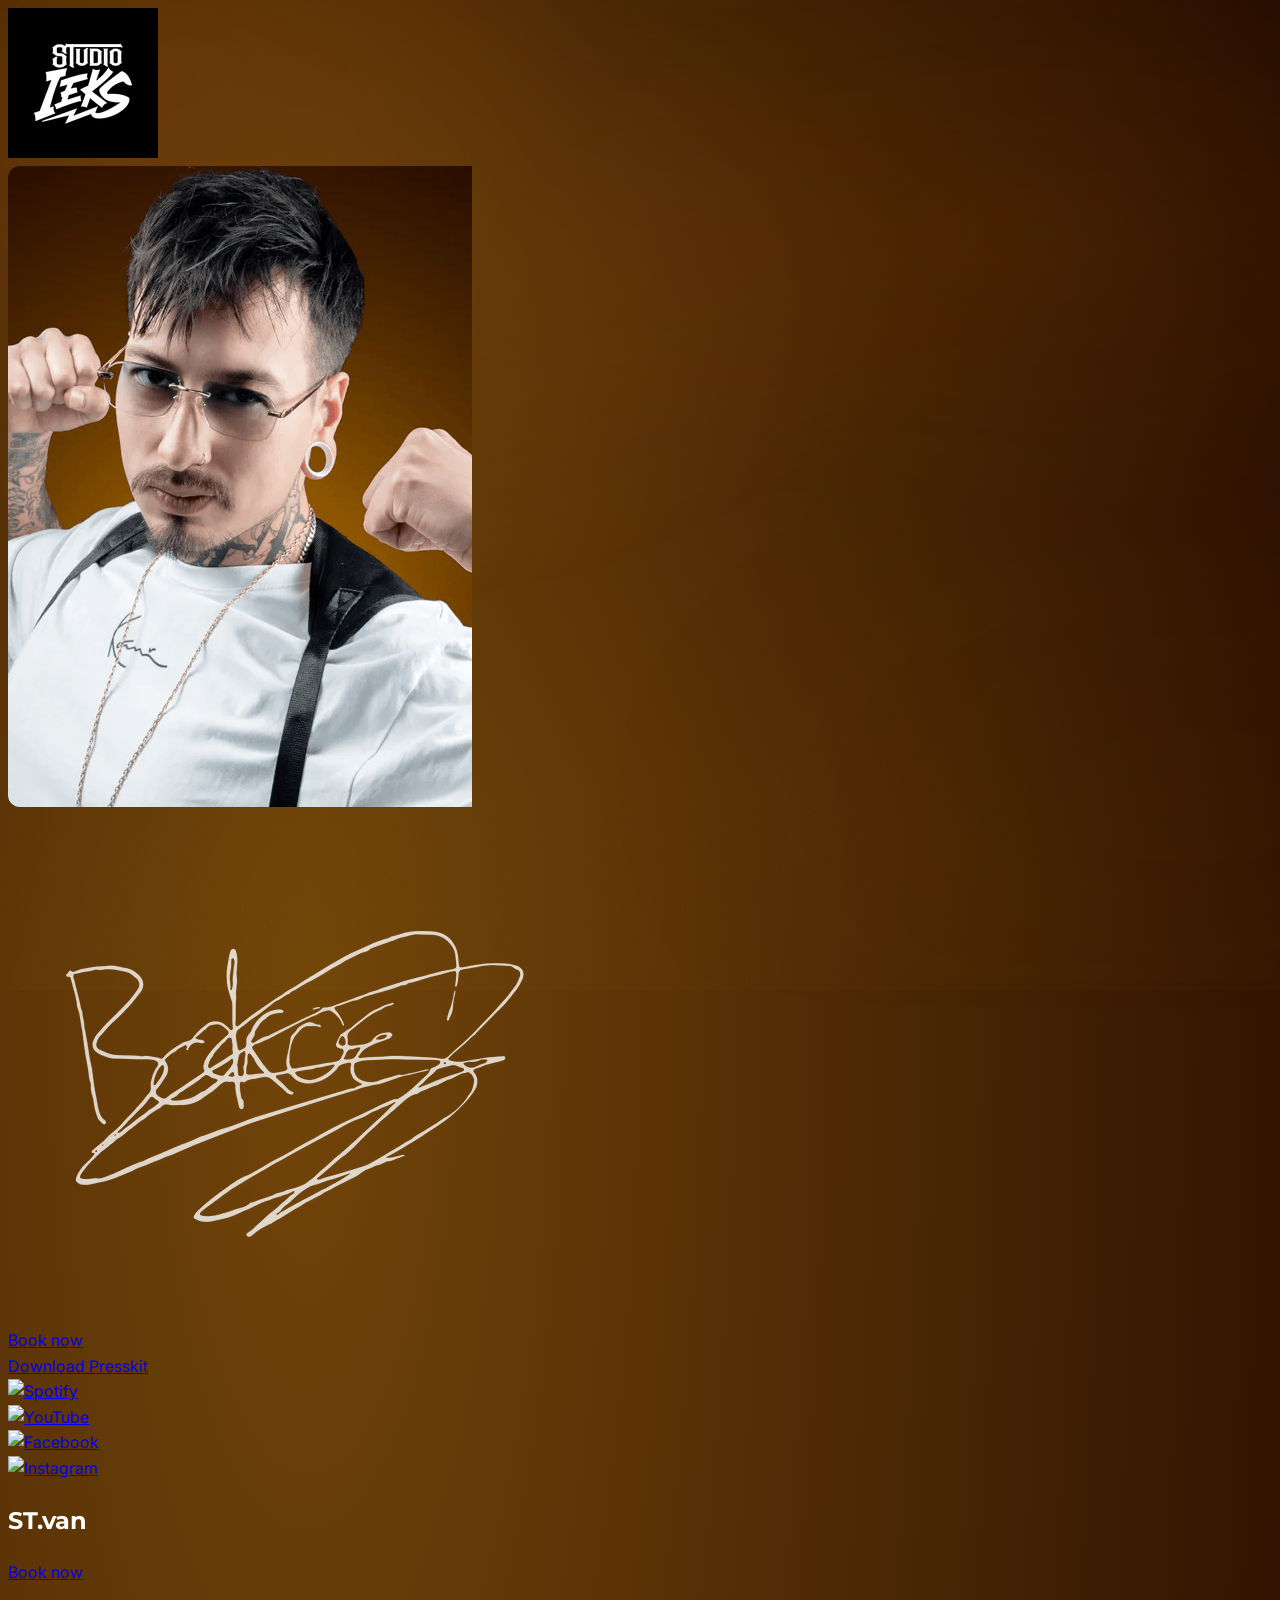
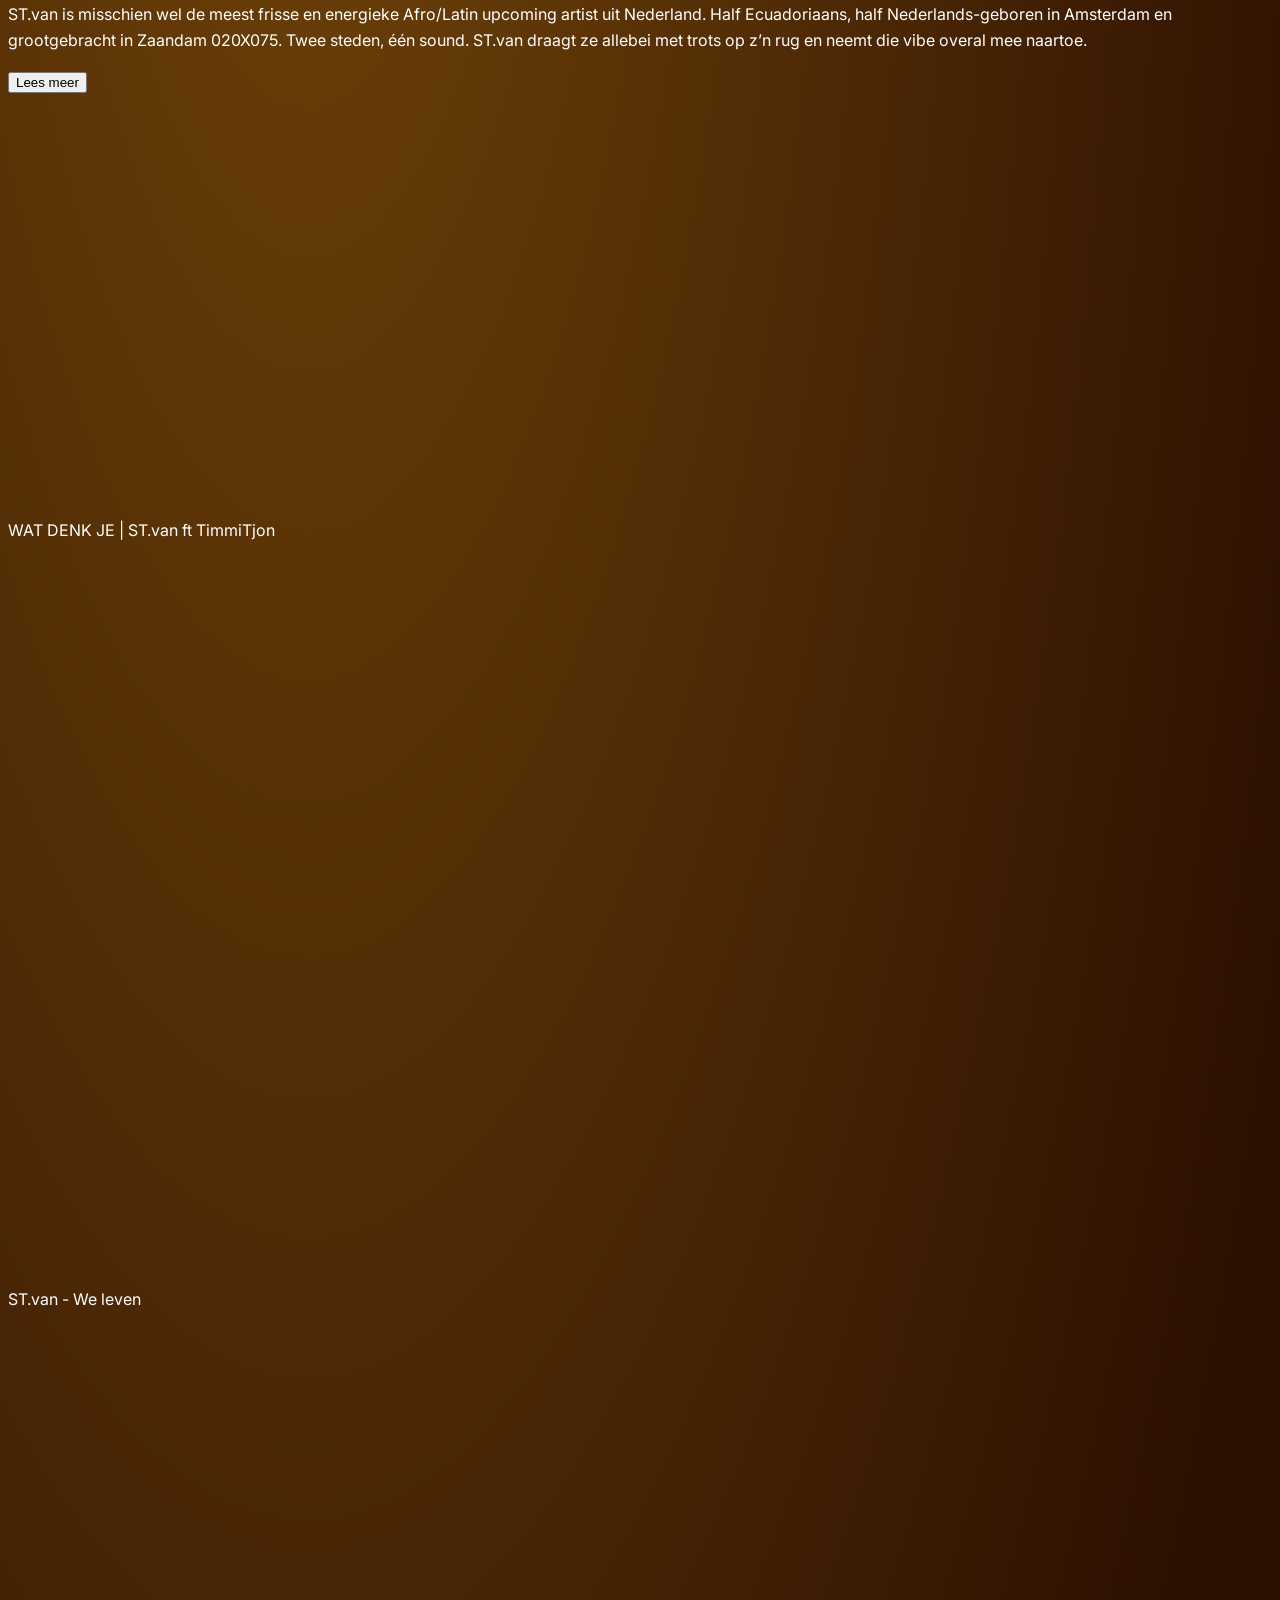
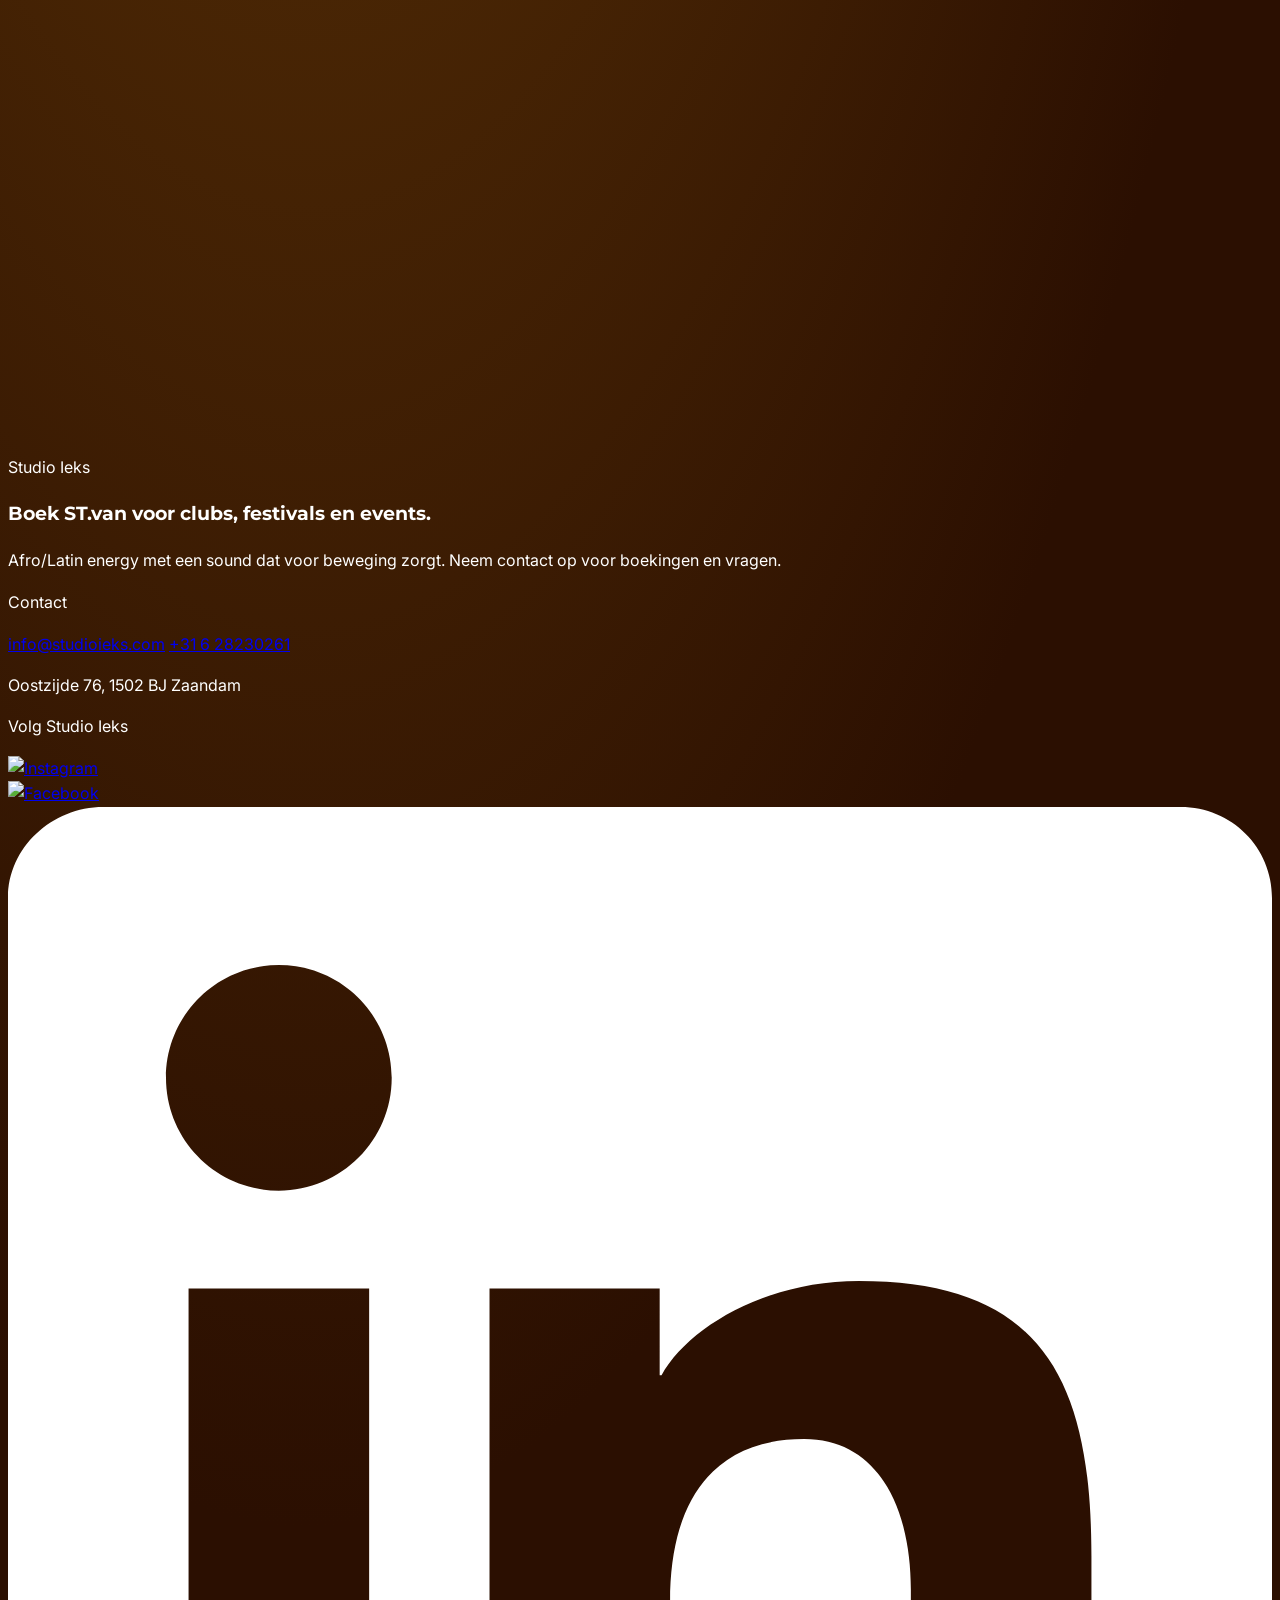
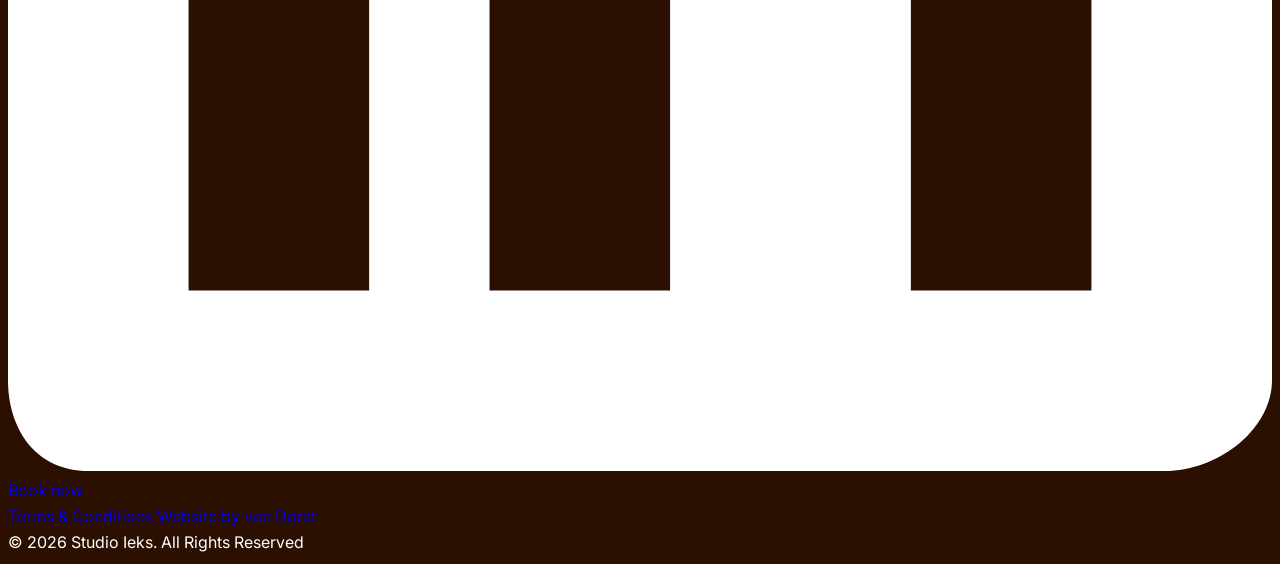
==== docs/index.html @ 08482578 "Href fix" ====
﻿<!DOCTYPE html>
<html lang="en">

<head>
  <meta charset="UTF-8" />
  <meta name="viewport" content="width=device-width, initial-scale=1.0" />
  <title>Artist | ST.van</title>
  <link rel="icon" type="image/x-icon" href="./assets/icons/favicon.ico">
  <!-- Google Fonts -->
  <link
    href="https://fonts.googleapis.com/css2?family=Montserrat:wght@300;400;600;700;800&family=Inter:wght@300;400;500;600;700&display=swap"
    rel="stylesheet" />
  <!-- Tailwind CSS CDN -->
  <script src="https://cdn.tailwindcss.com"></script>
  <!-- Font Awesome for social and copy icons -->
  <link rel="stylesheet" href="https://cdnjs.cloudflare.com/ajax/libs/font-awesome/6.5.0/css/all.min.css"
    integrity="sha512-p6w0zg5H10bkYVt/c9lqLDsuyZbEI//F8qS4xdI9gNzZfpm2iACz9G+XvCTe0OPBf2Mfr2ndfJQpe4ef4uHb6w=="
    crossorigin="anonymous" referrerpolicy="no-referrer" />
  <style>
    /* Base colours derived from the original site */
    :root {
      --black: #000;
      --white: #ffffff;
      --grey: #4b4b4b;
      --purp: #60267f;
    }

    body {
      font-family: 'Inter', sans-serif;
      background:
        radial-gradient(118% 96% at 24% 19%, #714409 0%, #2b0f01 72%),
        radial-gradient(82% 68% at 84% 76%, rgba(141, 85, 2, 0.08) 0%, rgba(43, 15, 1, 0) 76%),
        #2b0f01;
      color: var(--white);
      line-height: 1.6;
      position: relative;
      overflow-x: hidden;
    }

    body::before,
    body::after {
      content: "";
      position: fixed;
      inset: -10%;
      z-index: -1;
      pointer-events: none;
    }

    body::before {
      background:
        radial-gradient(135% 118% at 50% 122%, rgba(0, 0, 0, 0) 34%, rgba(0, 0, 0, 0.55) 72%, rgba(0, 0, 0, 0.86) 100%),
        url("data:image/svg+xml,%3Csvg xmlns='http://www.w3.org/2000/svg' width='220' height='220' viewBox='0 0 220 220'%3E%3Cfilter id='n'%3E%3CfeTurbulence type='fractalNoise' baseFrequency='0.95' numOctaves='2' stitchTiles='stitch'/%3E%3C/filter%3E%3Crect width='220' height='220' filter='url(%23n)' opacity='0.72'/%3E%3C/svg%3E");
      background-size: cover, 220px 220px;
      background-repeat: no-repeat, repeat;
      mix-blend-mode: soft-light;
      opacity: 0.24;
      animation: grain-shift 900ms steps(3) infinite;
    }

    body::after {
      background:
        radial-gradient(42% 36% at 16% 14%, rgba(192, 108, 18, 0.18) 0%, rgba(192, 108, 18, 0) 74%),
        radial-gradient(48% 34% at 76% 30%, rgba(168, 80, 15, 0.14) 0%, rgba(168, 80, 15, 0) 76%),
        radial-gradient(54% 44% at 30% 34%, rgba(255, 169, 86, 0.12) 0%, rgba(255, 169, 86, 0) 72%),
        radial-gradient(52% 48% at 86% 82%, rgba(117, 56, 10, 0.08) 0%, rgba(117, 56, 10, 0) 78%);
      filter: blur(18px) saturate(112%);
      opacity: 0.82;
      animation: smoke-drift 18s ease-in-out infinite alternate, spotlight-pulse 8s ease-in-out infinite;
    }

    h1,
    h2,
    h3,
    h4 {
      font-family: 'Montserrat', sans-serif;
    }

    /* Buttons */
    .btn {
      @apply inline-block uppercase tracking-wider font-semibold transition-all duration-300 px-8 py-3 text-sm;
    }

    .btn-primary {
      @apply bg-white text-black border border-transparent hover:px-5;
    }

    .btn-secondary {
      @apply text-white border border-gray-500 hover:border-gray-300 hover:text-gray-300;
    }

    /* Social icon squares */
    .social-icon {
      @apply flex items-center justify-center w-10 h-10 border border-gray-500 rounded transition-colors duration-200;
    }

    .social-icon:hover {
      @apply border-gray-300 text-gray-300;
    }

    /* Footer styling */
    .footer-link {
      @apply hover:text-gray-300 underline underline-offset-2;
    }

    .bio-more {
      overflow: hidden;
      max-height: 0;
      opacity: 0;
      transform: translateY(-6px);
      transition: max-height 420ms ease, opacity 280ms ease, transform 320ms ease;
      will-change: max-height, opacity, transform;
    }

    .bio-more.is-open {
      opacity: 1;
      transform: translateY(0);
    }

    .portrait-frame {
      animation: portrait-enter 1.45s cubic-bezier(0.16, 1, 0.3, 1) both,
        portrait-float-grow 5.2s ease-in-out 1.45s infinite;
      transform-origin: center top;
      overflow: visible;
      will-change: transform;
    }

    .portrait-media {
      position: relative;
      overflow: hidden;
      border-radius: 0.75rem;
    }

    .portrait-media img {
      display: block;
      position: relative;
      z-index: 0;
    }

    .portrait-noise {
      position: absolute;
      inset: 0;
      z-index: 1;
      pointer-events: none;
      background-image: url("https://www.onlygfx.com/wp-content/uploads/2019/02/7-noise-texture-overlays-4.png");
      background-size: cover;
      background-position: center;
      mix-blend-mode: soft-light;
      opacity: 0.4;
      animation: portrait-noise-fade-in 1.1s ease-out 0.45s both;
    }

    .portrait-frame::after {
      content: "";
      position: absolute;
      inset: -20% -0% auto -0%;
      height: 80%;
      z-index: 1;
      background: linear-gradient(180deg,
          rgba(255, 255, 255, 0) 0%,
          rgba(255, 255, 255, 0.2) 45%,
          rgba(255, 255, 255, 0) 100%);
      transform: translateY(120%) skewY(-8deg);
      opacity: 0;
      pointer-events: none;
      mix-blend-mode: screen;
      animation: portrait-gloss 1.1s ease-out 0.25s both;
    }

    .signature-overlay {
      z-index: 2;
      animation: signature-enter 1.5s ease-out 0.5s both;
      will-change: transform, opacity;
    }

    .reveal-item {
      opacity: 0;
      transform: translateY(26px) scale(0.985);
      transition: opacity 620ms ease, transform 680ms cubic-bezier(0.2, 0.8, 0.2, 1);
      transition-delay: var(--reveal-delay, 0ms);
      will-change: opacity, transform;
    }

    .reveal-item.is-visible {
      opacity: 1;
      transform: translateY(0) scale(1);
    }

    .embed-reveal {
      transform: translateY(30px) scale(0.98);
    }

    .embed-reveal.is-visible {
      transform: translateY(0) scale(1);
    }

    .logo-reveal {
      transition: opacity 980ms ease, transform 1100ms cubic-bezier(0.2, 0.8, 0.2, 1);
    }

    .footer-reveal {
      transform: translateY(34px);
    }

    .footer-reveal.is-visible {
      transform: translateY(0);
    }

    .contact-modal {
      position: fixed;
      inset: 0;
      z-index: 200;
      display: flex;
      align-items: center;
      justify-content: center;
      padding: 1rem;
      background: rgba(0, 0, 0, 0.78);
      backdrop-filter: blur(8px);
      opacity: 0;
      visibility: hidden;
      pointer-events: none;
      transition: opacity 280ms ease, visibility 280ms ease;
    }

    .contact-modal.is-open {
      opacity: 1;
      visibility: visible;
      pointer-events: auto;
    }

    .contact-panel {
      width: min(100%, 560px);
      border: 1px solid rgba(255, 255, 255, 0.14);
      background:
        radial-gradient(circle at 10% 0%, rgba(175, 40, 40, 0.2), transparent 52%),
        radial-gradient(circle at 100% 100%, rgba(140, 140, 140, 0.2), transparent 45%),
        #080808;
      border-radius: 18px;
      padding: 1.25rem;
      box-shadow: 0 24px 80px rgba(0, 0, 0, 0.55);
      transform: translateY(20px) scale(0.98);
      transition: transform 280ms ease;
      max-height: calc(100dvh - 2rem);
      overflow-y: auto;
    }

    .contact-modal.is-open .contact-panel {
      transform: translateY(0) scale(1);
    }

    .contact-input {
      width: 100%;
      border: 1px solid rgba(255, 255, 255, 0.2);
      background: rgba(255, 255, 255, 0.03);
      color: var(--white);
      border-radius: 0.75rem;
      padding: 0.75rem 0.875rem;
      font-size: 0.95rem;
      transition: border-color 180ms ease, box-shadow 180ms ease;
    }

    .contact-input:focus {
      outline: none;
      border-color: rgba(255, 255, 255, 0.45);
      box-shadow: 0 0 0 3px rgba(255, 255, 255, 0.1);
    }

    .contact-input::placeholder {
      color: rgba(255, 255, 255, 0.52);
    }

    .contact-note {
      font-size: 0.78rem;
      color: rgba(255, 255, 255, 0.72);
    }

    @keyframes portrait-enter {
      0% {
        transform: translateY(92px) scale(0.92) rotate(-4deg);
        opacity: 0;
        filter: blur(8px) brightness(0.65);
      }

      62% {
        transform: translateY(-8px) scale(1.03) rotate(0.8deg);
        opacity: 1;
        filter: blur(0) brightness(1.08);
      }

      100% {
        transform: translateY(0) scale(1) rotate(0deg);
        opacity: 1;
        filter: blur(0) brightness(1);
      }
    }

    @keyframes portrait-float-grow {

      0%,
      100% {
        transform: translateY(0) scale(1);
      }

      50% {
        transform: translateY(-24px) scale(1.02);
      }
    }

    @keyframes portrait-gloss {
      0% {
        transform: translateY(120%) skewY(-8deg);
        opacity: 0;
      }

      30% {
        opacity: 0.55;
      }

      100% {
        transform: translateY(-35%) skewY(-8deg);
        opacity: 0;
      }
    }

    @keyframes portrait-noise-fade-in {
      0% {
        opacity: 0;
      }

      100% {
        opacity: 0.4;
      }
    }

    @keyframes signature-enter {
      0% {
        transform: translateY(26px) scale(0.97);
        opacity: 0;
      }

      100% {
        transform: translateY(0) scale(1);
        opacity: 0.8;
      }
    }

    @keyframes smoke-drift {
      0% {
        transform: translate3d(-2.2%, -1.4%, 0) scale(1);
      }

      50% {
        transform: translate3d(1.4%, 1.8%, 0) scale(1.03);
      }

      100% {
        transform: translate3d(-1%, 1.1%, 0) scale(1.01);
      }
    }

    @keyframes spotlight-pulse {

      0%,
      100% {
        opacity: 0.76;
      }

      50% {
        opacity: 0.9;
      }
    }

    @keyframes grain-shift {
      0% {
        transform: translate3d(0, 0, 0);
      }

      50% {
        transform: translate3d(-0.6%, 0.5%, 0);
      }

      100% {
        transform: translate3d(0.5%, -0.5%, 0);
      }
    }

    @media (prefers-reduced-motion: reduce) {

      .portrait-frame,
      .portrait-frame::after,
      .portrait-noise,
      .signature-overlay,
      .reveal-item {
        animation: none;
        transition: none;
        opacity: 1;
        transform: none;
      }

      body::before,
      body::after {
        animation: none;
      }
    }
  </style>
</head>

<body>
  <!-- Header -->
  <header class="md:absolute top-0 left-0 w-full px-4 flex items-center justify-center pointer-events-none mx-auto">
    <div class="w-full max-w-7xl flex items-center justify-center">
      <!-- Logo -->
      <div class="flex items-center space-x-3">
        <!-- Replace with downloaded logo if available -->
        <a href="./"
          class="transition-all duration-[400ms] hover:opacity-80 pointer-events-auto reveal-item embed-reveal logo-reveal"
          data-reveal style="--reveal-delay: 0ms;">
          <img src="./assets/images/logo.jpg" alt="StudioIEKS logo" class="h-28 w-auto" />
        </a>
      </div>
    </div>
  </header>

  <!-- Hero section -->
  <section
    class="container mx-auto px-4 pb-10 pt-[15px] flex flex-col md:flex-row items-start gap-12 md:gap-18 lg:gap-24 max-w-7xl">
    <!-- Left column: portrait -->
    <div
      class="flex justify-center pt-10 sm:pt-8 md:pt-20 items-center w-full z-[90] md:w-1/2 md:sticky md:top-8 md:self-start">

      <div class="flex flex-col gap-8">
        <!-- Portrait with signature overlay -->
        <div class="relative flex flex-col justify-center items-center">
          <div class="portrait-frame relative flex justify-end items-end shadow-lg mx-8 sm:mx-0">
            <div class="portrait-media">
              <img src="./assets/images/portrait.png" alt="Artist portrait"
                class="max-w-[350px] sm:max-w-[450px] max-h-[50vh] md:max-h-[60vh] object-cover object-top w-full" />
              <div class="portrait-noise" aria-hidden="true"></div>
            </div>

            <!-- Signature overlay (placed at bottom right) -->
            <div class="signature-overlay absolute max-w-xs bottom-[-55px] right-[-35px]">
              <!-- Use image or text-based signature -->
              <img src="./assets/images/signature.avif" alt="Signature"
                class="w-36 md:w-36 h-auto mix-blend-screen z-[91]" />
            </div>
          </div>
        </div>

        <!-- CTA buttons -->
        <div class="flex flex-col items-start gap-2 reveal-item" data-reveal style="--reveal-delay: 120ms;">
          <div class="w-full flex flex-wrap items-center gap-2 mt-6">
            <a href="#"
              class="w-full lg:w-max btn btn-primary transition-all duration-150 hover:opacity-80 reveal-item js-open-contact"
              data-reveal style="--reveal-delay: 180ms;">
              <div
                class="w-full py-3 px-8 uppercase text-sm tracking-wider bg-white text-center text-black rounded-xl font-semibold transition-all duration-300 hover:px-10">
                Book now
              </div>
            </a>
            <a href="presskit.pdf"
              class="w-full lg:w-max btn btn-primary transition-all duration-150 hover:opacity-80 reveal-item"
              data-reveal style="--reveal-delay: 240ms;">
              <div
                class="w-full py-3 px-8 uppercase text-sm tracking-wider text-center text-white border-[1px] rounded-xl border-white/30 font-semibold transition-all duration-300 hover:px-10">
                Download Presskit
              </div>
            </a>
          </div>
          <div class="flex items-center justify-center flex-wrap gap-2 reveal-item" data-reveal
            style="--reveal-delay: 300ms;">
            <a href="https://open.spotify.com/artist/4udVTEt1fdLiDL9lQuHX2u" aria-label="Spotify" class="relative">
              <div style="clip-path: url(#squircleClip)"
                class="w-10 h-10 bg-gradient-to-br from-green-400 to-green-600 rounded-xl flex items-center justify-center shadow-lg cursor-pointer transform transition-all duration-300 ease-out hover:scale-110 hover:-translate-y-2 hover:shadow-2xl">
                <img src="https://cdn.simpleicons.org/spotify/white" alt="Spotify" class="w-5 h-5" />
              </div>
            </a>
            <a href="https://www.youtube.com/@STvan94" aria-label="YouTube" class="relative">
              <div style="clip-path: url(#squircleClip)"
                class="w-10 h-10 bg-gradient-to-br from-red-600 to-red-800 rounded-xl flex items-center justify-center shadow-lg cursor-pointer transform transition-all duration-300 ease-out hover:scale-110 hover:-translate-y-2 hover:shadow-2xl">
                <img src="https://cdn.simpleicons.org/youtube/white" alt="YouTube" class="w-5 h-5" />
              </div>
            </a>
            <a href="https://www.facebook.com/st.van444" aria-label="Facebook" class="relative">
              <div style="clip-path: url(#squircleClip)"
                class="w-10 h-10 bg-gradient-to-br from-blue-600 to-blue-800 rounded-xl flex items-center justify-center shadow-lg cursor-pointer transform transition-all duration-300 ease-out hover:scale-110 hover:-translate-y-2 hover:shadow-2xl">
                <img src="https://cdn.simpleicons.org/facebook/white" alt="Facebook" class="w-5 h-5" />
              </div>
            </a>
            <a href="https://www.instagram.com/st.van444" aria-label="Instagram" class="relative">
              <div style="clip-path: url(#squircleClip)"
                class="w-10 h-10 bg-gradient-to-br from-[#405DE6] via-[#C13584] via-[#FD1D1D] to-[#FCAF45] rounded-xl flex items-center justify-center shadow-lg cursor-pointer transform transition-all duration-300 ease-out hover:scale-110 hover:-translate-y-2 hover:shadow-2xl">
                <img src="https://cdn.simpleicons.org/instagram/white" alt="Instagram" class="w-5 h-5" />
              </div>
            </a>
          </div>
        </div>
      </div>
    </div>
    <!-- Right column: biography and controls -->
    <div class="container mx-auto w-full flex flex-col md:w-1/2 md:mt-36">
      <div class="w-full flex flex-col gap-4">
        <div class="flex justify-between">
          <h1 class="text-4xl font-semibold tracking-wide mb-6 reveal-item" data-reveal style="--reveal-delay: 80ms;">
            ST.van</h1>
          <a href="#" class="hidden md:block btn btn-primary hover:opacity-80 reveal-item js-open-contact" data-reveal
            style="--reveal-delay: 140ms;">
            <div
              class="py-3 px-8 uppercase text-sm tracking-wider bg-white text-black font-semibold rounded-xl transition-all duration-300 hover:px-10">
              Book now
            </div>
          </a>
        </div>
        <p id="bioExcerpt" class="text-sm tracking-wide reveal-item" data-reveal style="--reveal-delay: 180ms;">
          ST.van is misschien wel de meest frisse en energieke Afro/Latin upcoming artist uit Nederland. Half
          Ecuadoriaans, half Nederlands-geboren in Amsterdam en grootgebracht in Zaandam 020X075. Twee steden, één
          sound. ST.van draagt ze allebei met trots op z’n rug en neemt die vibe overal mee naartoe.
        </p>
        <div id="bioMore" class="bio-more text-sm tracking-wide" aria-hidden="true">
          <p class="mb-4">
            “Ik draag Zaandam en Amsterdam met trots op m’n rug. Overal waar ik kom, je hoort het in de muziek.”
          </p>
          <p class="mb-4">
            Wie ST.van checkt, weet wat je krijgt. Clubvibes, domme dansies, goeie energie en fresh afrobeat sounds die
            je
            niet rustig laten staan. Hij bouwt sets en tracks die voelen als een warme nacht met te veel champagne, te
            veel beweging en precies genoeg brutale melodieën om het smerig lekker te maken. Dit is muziek voor mensen
            die
            niet komen zitten, maar komen springen.
          </p>
          <p>
            Laat je niet misleiden door de losse houding en de party talk. Achter die fun zit iemand die z’n identiteit,
            roots en stad in elke track stopt en precies weet hoe je een room laat draaien. ST.van is geen
            achtergrondmuziek, ST.van is het moment. Disclaimer: kom ‘m checken als je die vunzige deuntjes loeft en zin
            hebt in een avond champagne popping & domme dansies.
          </p>
        </div>
        <span class="reveal-item" data-reveal style="--reveal-delay: 260ms;">
          <button id="toggleMore"
            class="w-max px-6 py-3 border-b-[1px] border-[#8c7070] text-sm uppercase tracking-wide text-white font-medium self-start transition-opacity duration-50 hover:opacity-80">
            Lees meer
          </button>
        </span>
      </div>
      <!-- Spotify embed -->
      <div class="overflow-hidden rounded-lg my-10 reveal-item embed-reveal" data-reveal style="--reveal-delay: 500ms;">
        <iframe src="https://open.spotify.com/embed/artist/4udVTEt1fdLiDL9lQuHX2u" width="100%" height="400"
          frameborder="0" allow="autoplay; clipboard-write; encrypted-media; picture-in-picture" allowfullscreen
          loading="lazy"></iframe>
      </div>
      <p class="mb-3 text-xs md:text-sm uppercase tracking-[0.14em] text-[#d6a565] font-semibold reveal-item"
        data-reveal style="--reveal-delay: 540ms;">
        WAT DENK JE | ST.van ft TimmiTjon
      </p>
      <!-- YouTube embed -->
      <div class="overflow-hidden rounded-lg bg-white/50 w-full rounded-lg overflow-hidden reveal-item embed-reveal"
        data-reveal style="--reveal-delay: 560ms; padding-top: 56.25%; position: relative;">
        <iframe src="https://www.youtube.com/embed/6TP1lIe-ZLk" title="YouTube video" frameborder="0"
          allow="accelerometer; autoplay; clipboard-write; encrypted-media; gyroscope; picture-in-picture"
          allowfullscreen style="position: absolute; top: 0; left: 0; width: 100%; height: 100%;"
          loading="lazy"></iframe>
      </div>
      <p class="mt-5 mb-3 text-xs md:text-sm uppercase tracking-[0.14em] text-[#d6a565] font-semibold reveal-item"
        data-reveal style="--reveal-delay: 600ms;">
        ST.van - We leven
      </p>
      <div class="overflow-hidden rounded-lg bg-white/50 w-full reveal-item embed-reveal" data-reveal
        style="--reveal-delay: 620ms; padding-top: 56.25%; position: relative;">
        <iframe src="https://www.youtube.com/embed/eGV2xKk31F8?si=9cuVMQ8PPA5dZBPg" title="YouTube video 2"
          frameborder="0"
          allow="accelerometer; autoplay; clipboard-write; encrypted-media; gyroscope; picture-in-picture"
          allowfullscreen style="position: absolute; top: 0; left: 0; width: 100%; height: 100%;"
          loading="lazy"></iframe>
      </div>
    </div>
  </section>

  <!-- Footer -->
  <footer class="container max-w-7xl mx-auto px-4 py-10 border-t border-white/20 overflow-hidden reveal-item footer-reveal"
    data-reveal style="--reveal-delay: 120ms;">
    <div class="grid grid-cols-1 md:grid-cols-12 gap-8 text-sm">
      <div class="md:col-span-5 reveal-item" data-reveal style="--reveal-delay: 170ms;">
        <p class="uppercase text-[11px] text-white/55 tracking-[0.2em] font-semibold mb-3">Studio Ieks</p>
        <h3 class="text-sm text-white/70 leading-tight font-semibold mb-2">Boek ST.van voor clubs, festivals en events.
        </h3>
        <p class="text-white/85 max-w-md">
          Afro/Latin energy met een sound dat voor beweging zorgt. Neem contact op voor boekingen en vragen.
        </p>
      </div>

      <div class="md:col-span-4 reveal-item" data-reveal style="--reveal-delay: 220ms;">
        <p class="uppercase text-[11px] tracking-[0.2em] text-white/55 font-semibold mb-3">Contact</p>
        <div class="space-y-2 text-white/80">
          <a href="mailto:info@studioieks.com" class="footer-link block w-max">info@studioieks.com</a>
          <a href="tel:+31628230261" class="footer-link block w-max">+31 6 28230261</a>
          <p class="text-white/60">Oostzijde 76, 1502 BJ Zaandam</p>
        </div>
      </div>

      <div class="md:col-span-3 reveal-item" data-reveal style="--reveal-delay: 270ms;">
        <p class="uppercase text-[11px] tracking-[0.2em] text-white/55 font-semibold mb-3">Volg Studio Ieks</p>
        <div class="flex items-center gap-3 mb-4">
          <a href="https://www.instagram.com/studioieks/" target="_blank" aria-label="Instagram" class="relative">
            <div style="clip-path: url(#squircleClip)"
              class="w-9 h-9 bg-gradient-to-br from-[#405DE6] via-[#C13584] via-[#FD1D1D] to-[#FCAF45] rounded-xl flex items-center justify-center shadow-lg cursor-pointer transform transition-all duration-300 ease-out hover:scale-110 hover:-translate-y-2 hover:shadow-2xl">
              <img src="https://cdn.simpleicons.org/instagram/white" alt="Instagram" class="h-4 h-4" />
            </div>
          </a>
          <a href="https://www.facebook.com/studioieks/" target="_blank" aria-label="Facebook" class="relative">
            <div style="clip-path: url(#squircleClip)"
              class="w-9 h-9 bg-gradient-to-br from-blue-600 to-blue-800 rounded-xl flex items-center justify-center shadow-lg cursor-pointer transform transition-all duration-300 ease-out hover:scale-110 hover:-translate-y-2 hover:shadow-2xl">
              <img src="https://cdn.simpleicons.org/facebook/white" alt="Facebook" class="h-4 h-4" />
            </div>
          </a>
          <a href="https://www.linkedin.com/company/studioieks" target="_blank" aria-label="LinkedIn" class="relative">
            <div style="clip-path: url(#squircleClip)"
              class="w-9 h-9 bg-gradient-to-br from-blue-500 to-blue-700 rounded-xl flex items-center justify-center shadow-lg cursor-pointer transform transition-all duration-300 ease-out hover:scale-110 hover:-translate-y-2 hover:shadow-2xl">
              <svg class="h-4 h-4" xmlns="http://www.w3.org/2000/svg" shape-rendering="geometricPrecision"
                text-rendering="geometricPrecision" image-rendering="optimizeQuality" fill-rule="evenodd"
                clip-rule="evenodd" viewBox="0 0 512 512">
                <path fill="#fff"
                  d="M474.919 0H38.592C17.72 0 0 16.504 0 36.841V475.14C0 495.496 11.629 512 32.492 512h436.327C489.718 512 512 495.496 512 475.14V36.841C512 16.504 495.809 0 474.919 0zM195.043 195.043h68.928v35.136h.755c10.505-18.945 41.541-38.177 79.921-38.177 73.655 0 94.214 39.108 94.214 111.538v135.321h-73.148V316.883c0-32.427-12.947-60.883-43.227-60.883-36.768 0-54.295 24.889-54.295 65.758v117.103h-73.148V195.043zM73.139 438.861h73.148V195.043H73.139v243.818zm82.289-329.148c0 25.258-20.457 45.715-45.715 45.715-25.258 0-45.715-20.457-45.715-45.715 0-25.258 20.457-45.715 45.715-45.715 25.258 0 45.715 20.457 45.715 45.715z" />
              </svg>
            </div>
          </a>
        </div>
        <a href="#"
          class="js-open-contact inline-flex items-center justify-center px-8 py-3 text-xs uppercase tracking-[0.16em] font-semibold border border-white/30 rounded-xl hover:border-white/60 transition-colors">
          Book now
        </a>
      </div>
    </div>

    <div
      class="mt-8 pt-4 border-t border-white/10 flex flex-col md:flex-row md:items-center md:justify-between gap-5 md:gap-3 text-xs text-white/60 reveal-item"
      data-reveal style="--reveal-delay: 320ms;">
      <div class="flex justify-between md:gap-3">
        <a href="https://cdn.prod.website-files.com/67615e8f41f98e91d0261d31" class="footer-link" target="_blank">Terms
          &amp; Conditions</a>
        <a href="https://www.mauricevandorst.com/" class="footer-link order-1" target="_blank">Website by <span
            class="inline-flex text-white/80">van Dorst</span></a>
      </div>
      <span class="text-center md:text-start">© <span id="currentYear"></span> Studio Ieks. All Rights Reserved</span>
    </div>
  </footer>

  <!-- Contact Modal -->
  <div id="contactModal" class="contact-modal" aria-hidden="true">
    <div class="contact-panel">
      <div class="flex items-start justify-between gap-3 mb-5">
        <div>
          <p class="uppercase text-xs tracking-[0.22em] text-white/65">Bookings</p>
          <h2 class="text-2xl font-semibold mt-1">Boekingsformulier</h2>
        </div>
        <button id="closeContactModal" type="button"
          class="w-10 h-10 flex items-center justify-center rounded-full border border-white/20 hover:opacity-80 transition-colors text-white"
          aria-label="Sluit contactformulier">
          <img src="https://api.iconify.design/fa6-solid:xmark.svg?color=%23fff" alt="" aria-hidden="true"
            class="w-5 h-5 opacity-[80%]" />
        </button>
      </div>

      <form id="contactForm" class="space-y-3">
        <div>
          <label for="contactName" class="block text-sm mb-1">Naam</label>
          <input id="contactName" name="name" class="contact-input" type="text" placeholder="" required />
        </div>
        <div class="grid grid-cols-1 sm:grid-cols-2 gap-3">
          <div>
            <label for="contactEmail" class="block text-sm mb-1">E-mail</label>
            <input id="contactEmail" name="email" class="contact-input" type="email" placeholder="" required />
          </div>
          <div>
            <label for="contactPhone" class="block text-sm mb-1">Telefoon</label>
            <input id="contactPhone" name="phone" class="contact-input" type="tel" placeholder="" />
          </div>
        </div>
        <div>
          <label for="contactMessage" class="block text-sm mb-1">Bericht</label>
          <textarea id="contactMessage" name="message" class="contact-input min-h-[140px]"
            placeholder="Vertel kort wat je wilt boeken..." required></textarea>
        </div>

        <div class="flex flex-col sm:flex-row sm:items-center gap-3 pt-2">
          <button id="submitContact" type="submit"
            class="w-full sm:w-auto py-3 px-7 uppercase text-sm tracking-wider bg-white rounded-xl text-black font-semibold transition-all duration-300 hover:px-9">
            Verstuur aanvraag
          </button>
          <button id="mailtoFallback" type="button"
            class="w-full sm:w-auto py-3 px-7 uppercase text-sm tracking-wider text-white border border-white/30 rounded-xl font-semibold transition-all duration-300 hover:border-white/60">
            Open email
          </button>
        </div>
        <p id="contactStatus" class="contact-note pt-1" role="status" aria-live="polite">
          Voor bookings kun je ook mailen of bellen via <a href="tel:+0628230261" class="underline">+06 28230261</a>.
        </p>
      </form>
    </div>
  </div>

  <!-- JavaScript for toggling biography and copying text -->
  <script>
    document.getElementById('currentYear').textContent = new Date().getFullYear();

    const toggleButton = document.getElementById('toggleMore');
    const bioMore = document.getElementById('bioMore');
    let expanded = false;

    function setExpandedState(isExpanded) {
      if (isExpanded) {
        bioMore.classList.add('is-open');
        bioMore.setAttribute('aria-hidden', 'false');
        bioMore.style.maxHeight = `${bioMore.scrollHeight}px`;
        return;
      }

      bioMore.style.maxHeight = `${bioMore.scrollHeight}px`;
      // Force reflow so the collapse transition always starts from the current height.
      bioMore.offsetHeight;
      bioMore.classList.remove('is-open');
      bioMore.setAttribute('aria-hidden', 'true');
      bioMore.style.maxHeight = '0px';
    }

    toggleButton.addEventListener('click', () => {
      expanded = !expanded;
      setExpandedState(expanded);
      toggleButton.textContent = expanded ? 'Lees minder' : 'Lees meer';
    });

    window.addEventListener('resize', () => {
      if (expanded) {
        bioMore.style.maxHeight = `${bioMore.scrollHeight}px`;
      }
    });

    const revealTargets = document.querySelectorAll('[data-reveal]');

    window.addEventListener('load', () => {
      requestAnimationFrame(() => {
        revealTargets.forEach((target) => target.classList.add('is-visible'));
      });
    });

    function copyToClipboard(text) {
      navigator.clipboard
        .writeText(text)
        .then(() => {
          alert('Copied to clipboard');
        })
        .catch((err) => {
          console.error('Failed to copy: ', err);
        });
    }

    const contactModal = document.getElementById('contactModal');
    const contactForm = document.getElementById('contactForm');
    const closeContactModalButton = document.getElementById('closeContactModal');
    const openContactButtons = document.querySelectorAll('.js-open-contact');
    const contactStatus = document.getElementById('contactStatus');
    const submitContactButton = document.getElementById('submitContact');
    const mailtoFallbackButton = document.getElementById('mailtoFallback');

    function buildMailtoUrl() {
      const name = document.getElementById('contactName').value.trim();
      const email = document.getElementById('contactEmail').value.trim();
      const phone = document.getElementById('contactPhone').value.trim();
      const message = document.getElementById('contactMessage').value.trim();

      const subject = encodeURIComponent(`Nieuwe booking aanvraag van ${name || 'websitebezoeker'}`);
      const body = encodeURIComponent(
        `Naam: ${name || '-'}\nE-mail: ${email || '-'}\nTelefoon: ${phone || '-'}\n\nBericht:\n${message || '-'}`
      );

      return `mailto:info@studioieks.com?subject=${subject}&body=${body}`;
    }

    function openContactModal() {
      contactModal.classList.add('is-open');
      contactModal.setAttribute('aria-hidden', 'false');
      document.body.style.overflow = 'hidden';
      document.getElementById('contactName').focus();
    }

    function closeContactModal() {
      contactModal.classList.remove('is-open');
      contactModal.setAttribute('aria-hidden', 'true');
      document.body.style.overflow = '';
    }

    openContactButtons.forEach((button) => {
      button.addEventListener('click', (event) => {
        event.preventDefault();
        openContactModal();
      });
    });

    closeContactModalButton.addEventListener('click', closeContactModal);

    contactModal.addEventListener('click', (event) => {
      if (event.target === contactModal) {
        closeContactModal();
      }
    });

    document.addEventListener('keydown', (event) => {
      if (event.key === 'Escape' && contactModal.classList.contains('is-open')) {
        closeContactModal();
      }
    });

    mailtoFallbackButton.addEventListener('click', () => {
      window.location.href = buildMailtoUrl();
    });

    contactForm.addEventListener('submit', async (event) => {
      event.preventDefault();

      submitContactButton.disabled = true;
      submitContactButton.classList.add('opacity-70', 'cursor-not-allowed');
      contactStatus.textContent = 'Bezig met verzenden...';

      const payload = {
        name: document.getElementById('contactName').value.trim(),
        email: document.getElementById('contactEmail').value.trim(),
        phone: document.getElementById('contactPhone').value.trim(),
        message: document.getElementById('contactMessage').value.trim(),
        _subject: 'Nieuwe booking aanvraag via Studio Ieks',
        _template: 'table',
        _captcha: 'false'
      };

      try {
        const response = await fetch('https://formsubmit.co/ajax/vandorstmaurice@gmail.com', {
          method: 'POST',
          headers: {
            'Content-Type': 'application/json',
            Accept: 'application/json'
          },
          body: JSON.stringify(payload)
        });

        if (!response.ok) {
          throw new Error('FormSubmit request failed');
        }

        contactStatus.textContent = 'Je aanvraag is verzonden. We nemen zo snel mogelijk contact op.';
        contactForm.reset();
      } catch (error) {
        console.error(error);
        contactStatus.textContent =
          'Verzenden via lukte niet. Gebruik de knop "Open e-mail app".';
      } finally {
        submitContactButton.disabled = false;
        submitContactButton.classList.remove('opacity-70', 'cursor-not-allowed');
      }
    });
  </script>
</body>

</html>
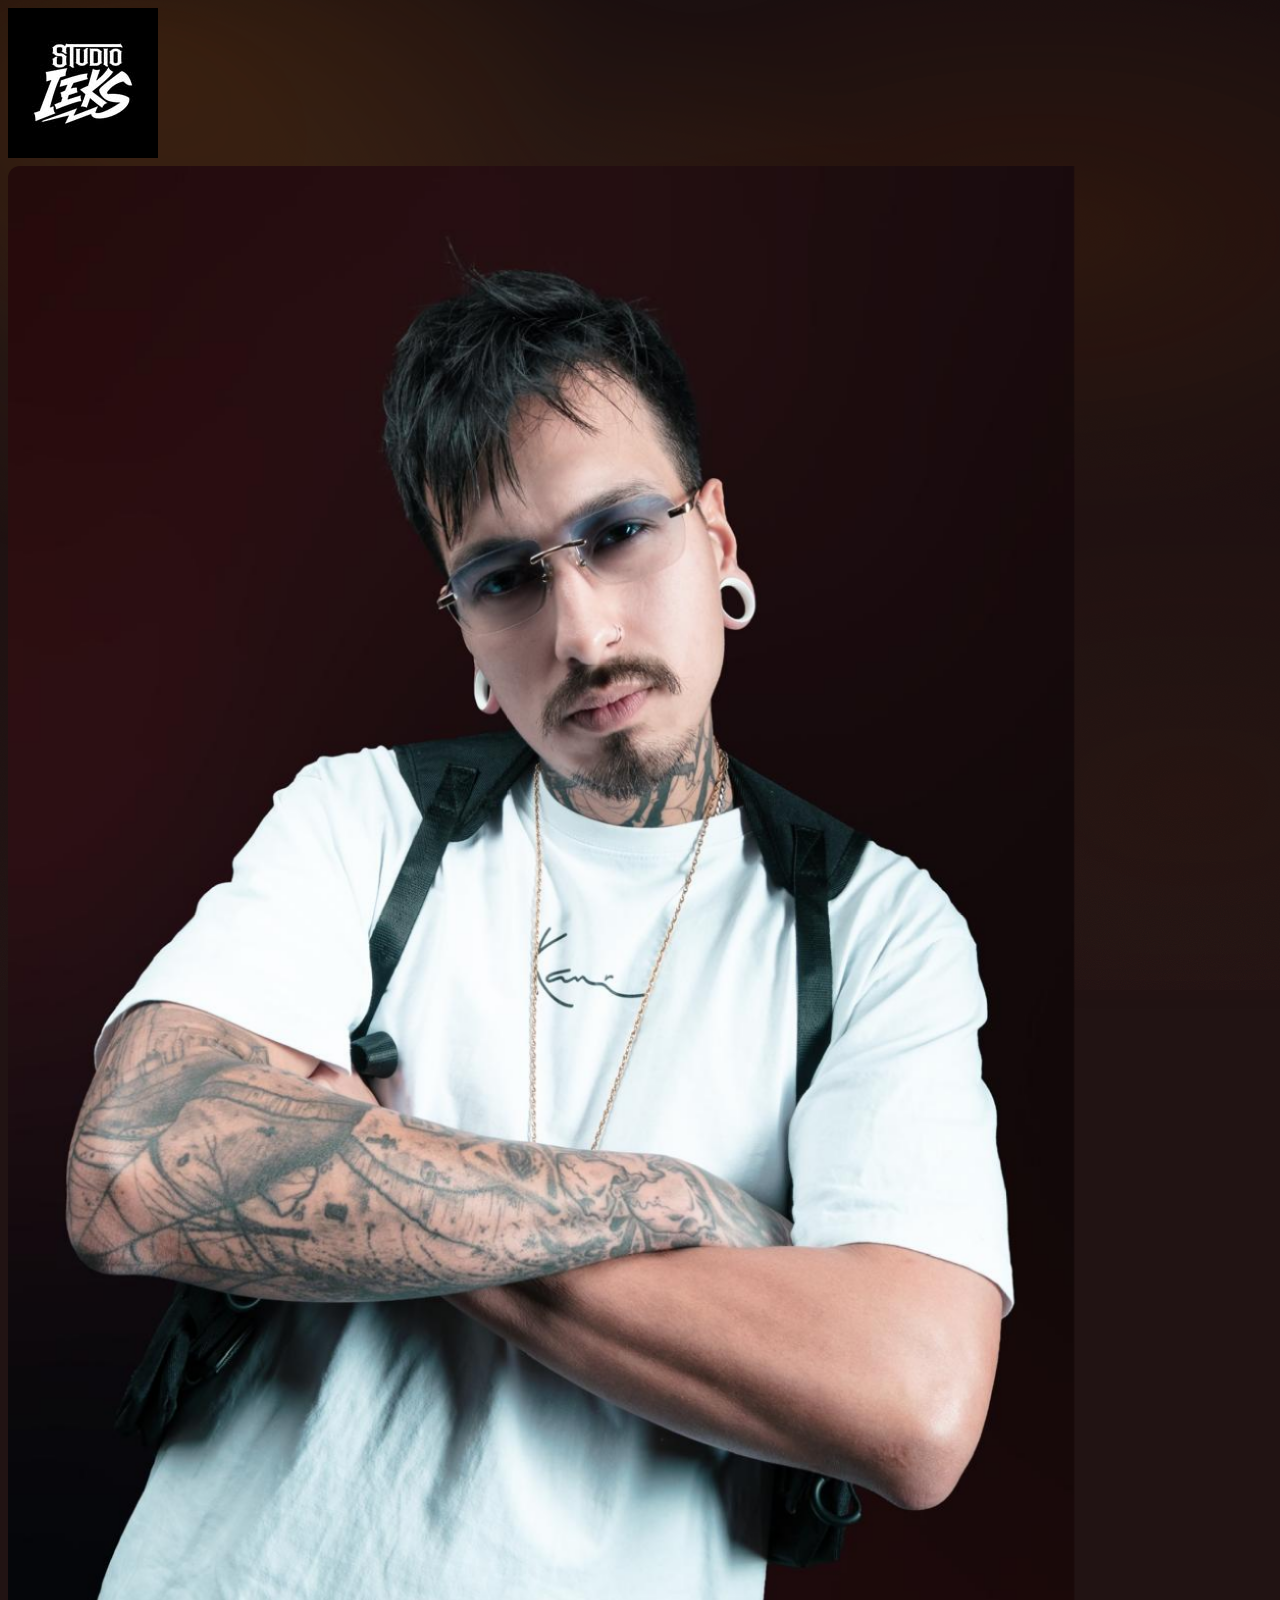
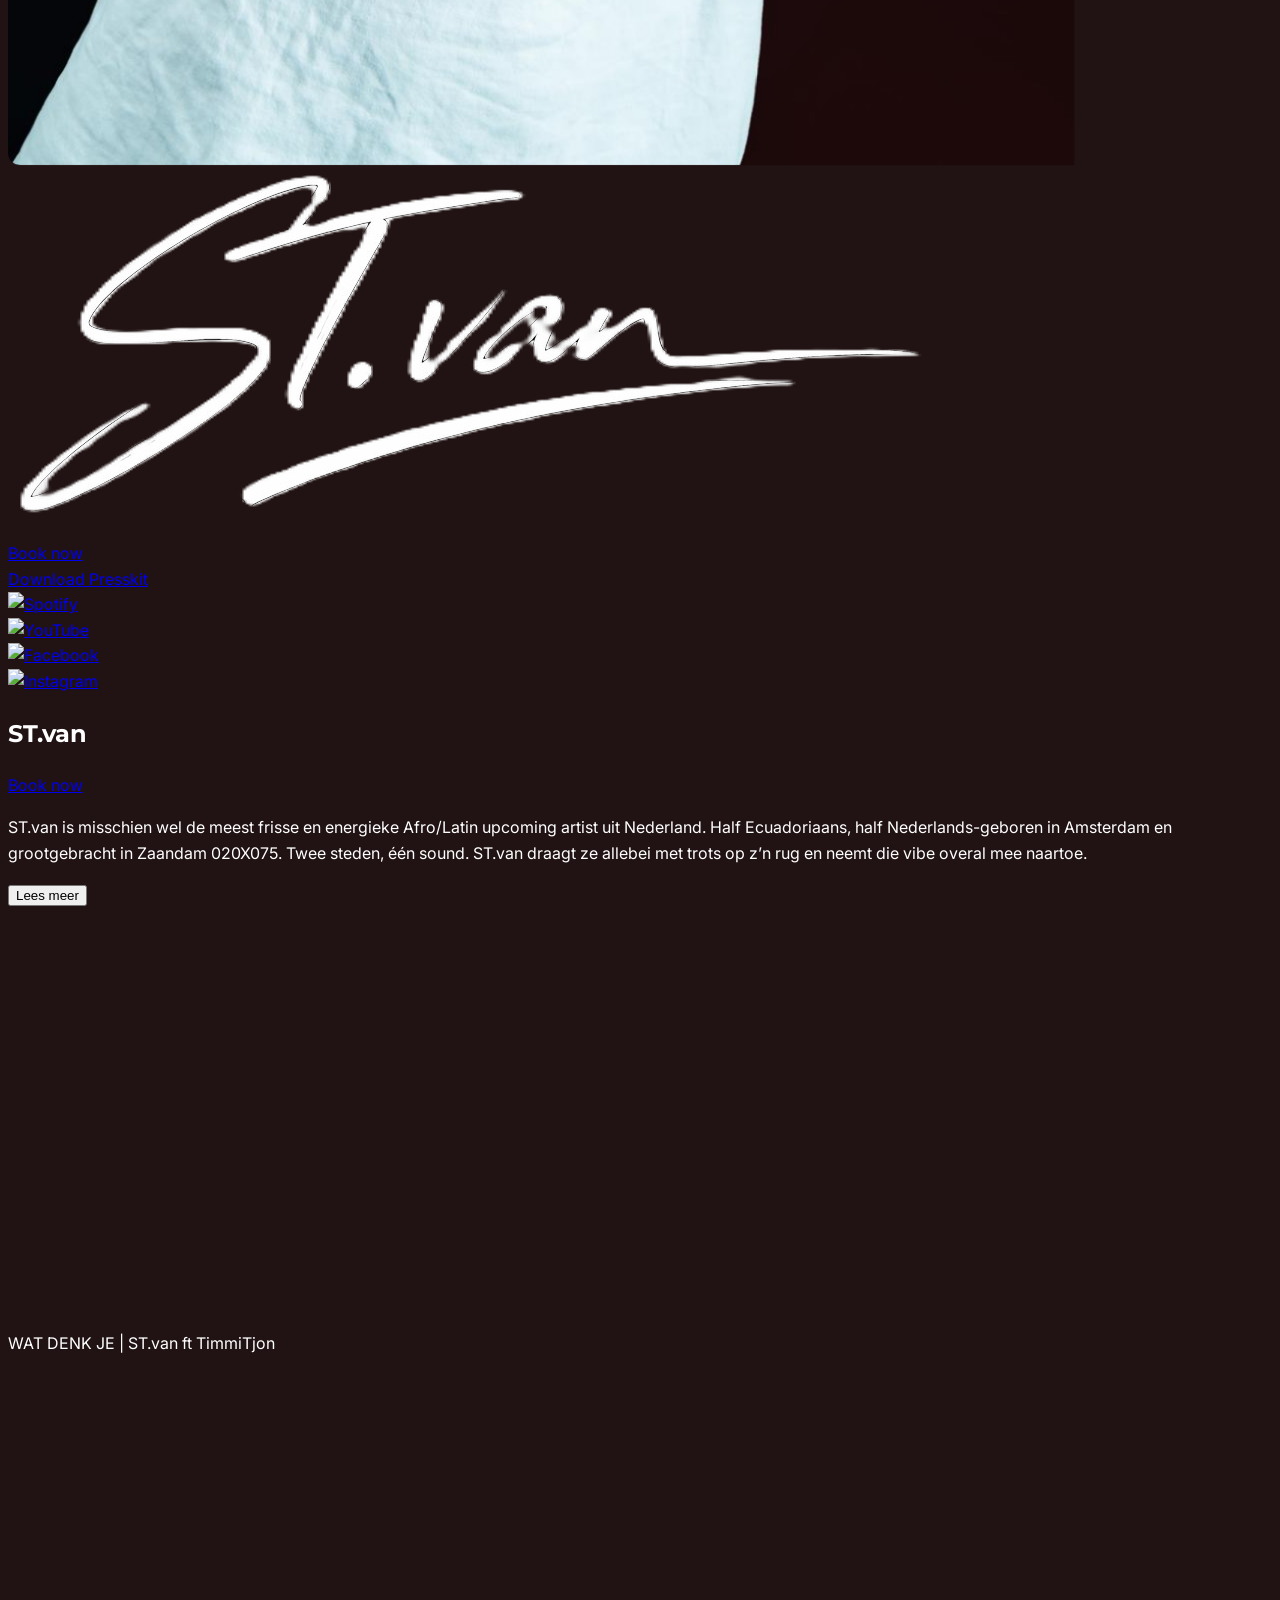
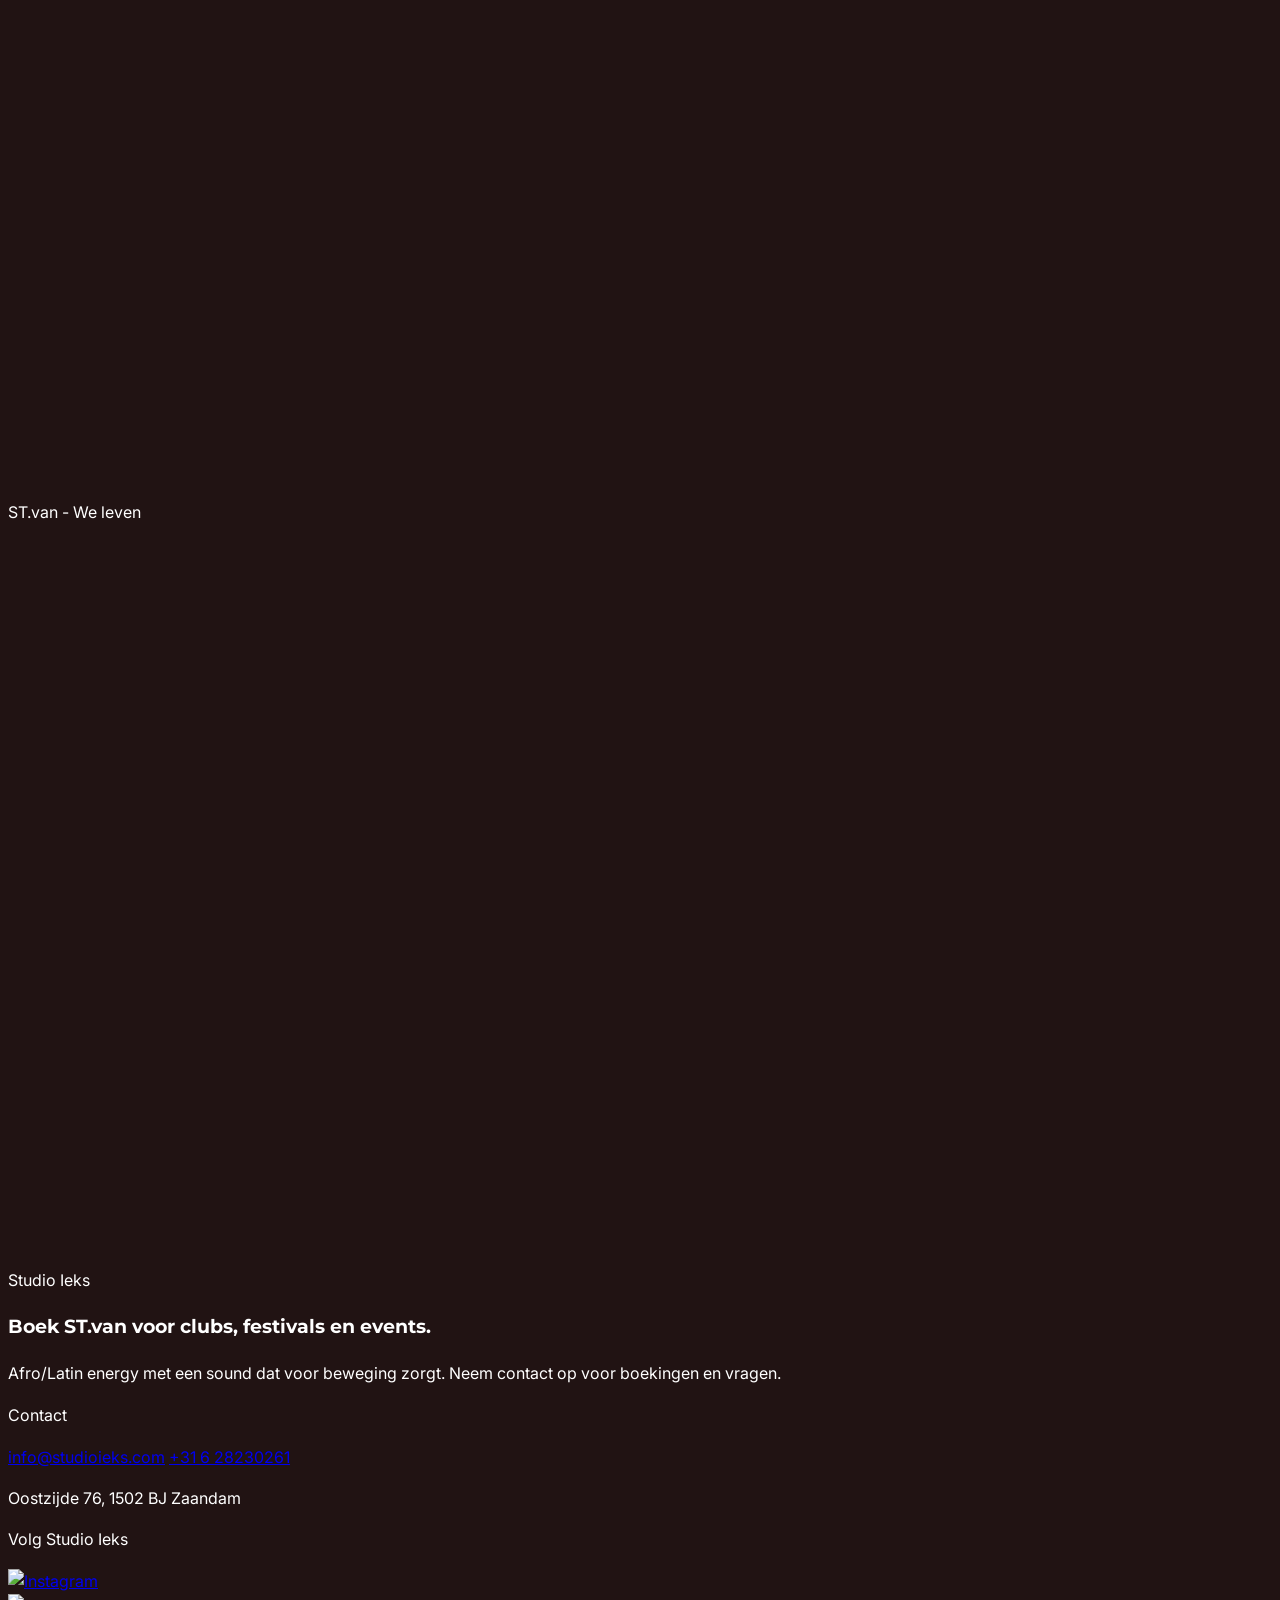
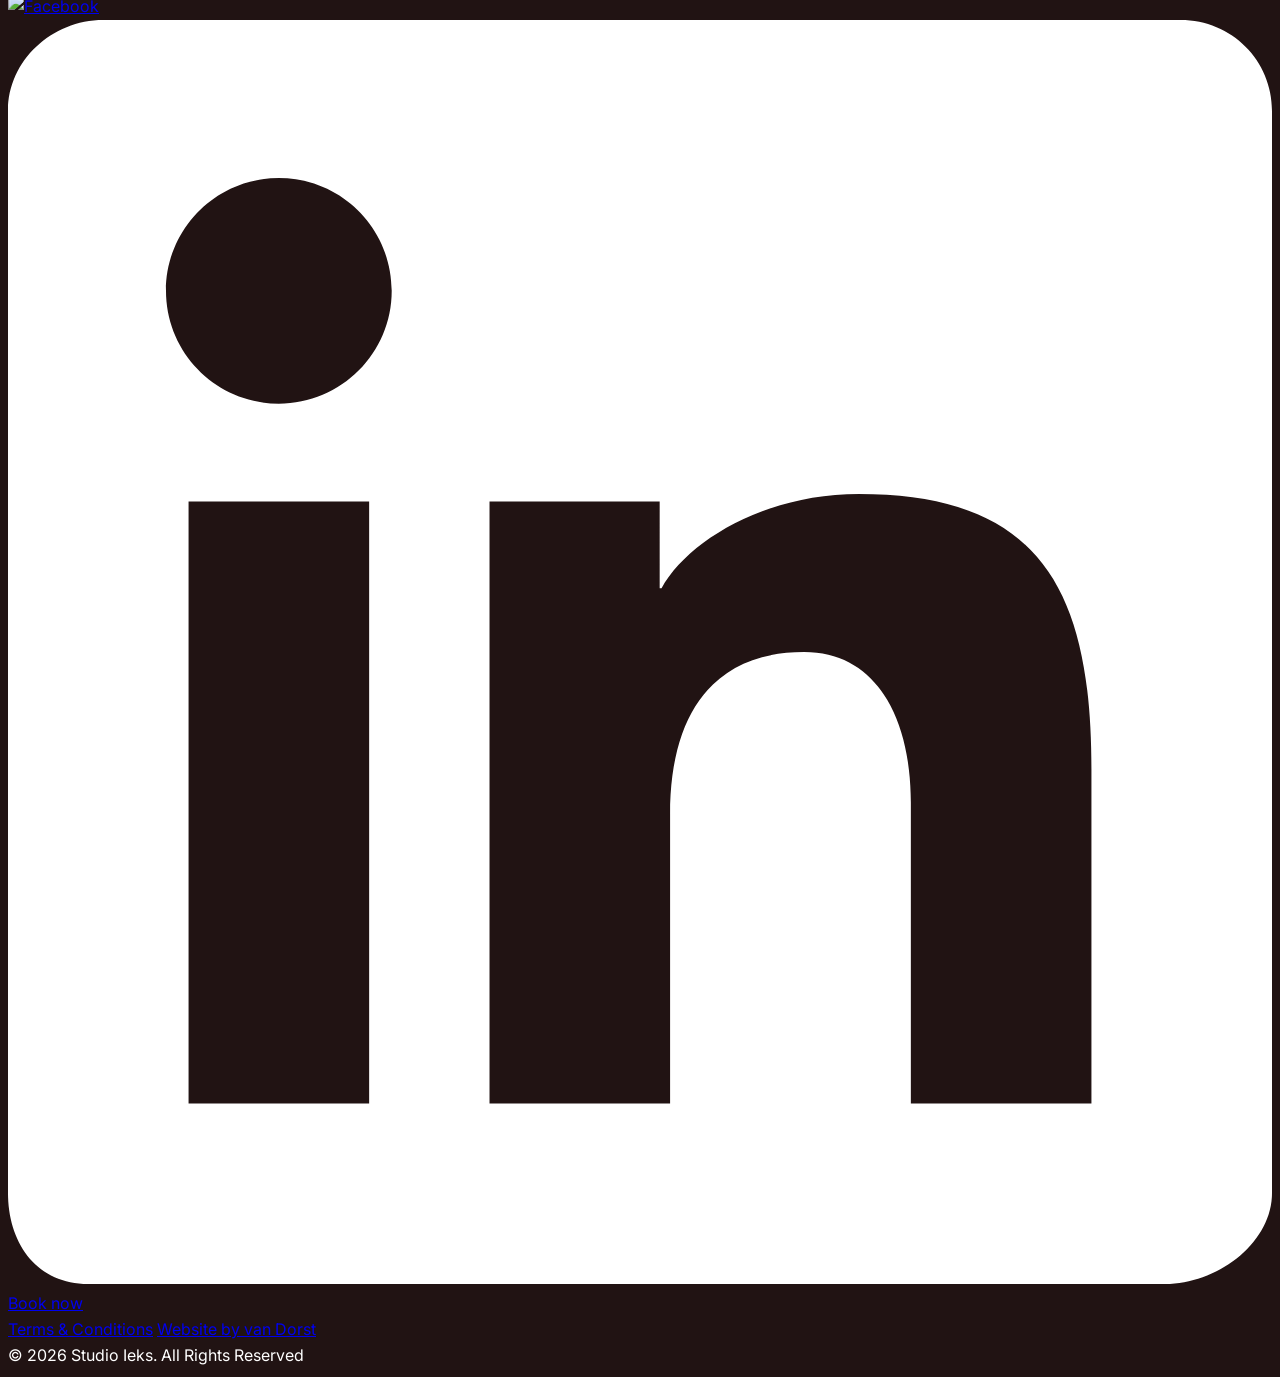
==== commit 3c54c39d: "Improved animations" ====
--- a/docs/index.html
+++ b/docs/index.html
@@ -28,9 +28,9 @@
     body {
       font-family: 'Inter', sans-serif;
       background:
-        radial-gradient(118% 96% at 24% 19%, #714409 0%, #2b0f01 72%),
+        radial-gradient(118% 96% at 24% 19%, #211313 0%, #211313 72%),
         radial-gradient(82% 68% at 84% 76%, rgba(141, 85, 2, 0.08) 0%, rgba(43, 15, 1, 0) 76%),
-        #2b0f01;
+        #2b0f01; /*#2b0f01;*/
       color: var(--white);
       line-height: 1.6;
       position: relative;
@@ -168,7 +168,7 @@
 
     .signature-overlay {
       z-index: 2;
-      animation: signature-enter 1.5s ease-out 0.5s both;
+      animation: signature-enter 1.5s ease-out 0s both;
       will-change: transform, opacity;
     }
 
@@ -337,9 +337,19 @@
         opacity: 0;
       }
 
+      70% {
+        transform: translateY(0) scale(1);
+        opacity: 0.5;
+      }
+
+      85% {
+        transform: translateY(0) scale(1);
+        opacity: 0.8;
+      }
+
       100% {
         transform: translateY(0) scale(1);
-        opacity: 0.8;
+        opacity: 1;
       }
     }
 
@@ -432,16 +442,16 @@
         <div class="relative flex flex-col justify-center items-center">
           <div class="portrait-frame relative flex justify-end items-end shadow-lg mx-8 sm:mx-0">
             <div class="portrait-media">
-              <img src="./assets/images/portrait.png" alt="Artist portrait"
+              <img src="./assets/images/portrait.jpg" alt="Artist portrait"
                 class="max-w-[350px] sm:max-w-[450px] max-h-[50vh] md:max-h-[60vh] object-cover object-top w-full" />
-              <div class="portrait-noise" aria-hidden="true"></div>
+              <!-- <div class="portrait-noise" aria-hidden="true"></div> -->
             </div>
 
             <!-- Signature overlay (placed at bottom right) -->
-            <div class="signature-overlay absolute max-w-xs bottom-[-55px] right-[-35px]">
+            <div class="signature-overlay absolute max-w-xs bottom-[-30px] md:bottom-[-38px] right-[-36px] rotate-[9deg]">
               <!-- Use image or text-based signature -->
-              <img src="./assets/images/signature.avif" alt="Signature"
-                class="w-36 md:w-36 h-auto mix-blend-screen z-[91]" />
+              <img src="./assets/images/signature.png" alt="Signature"
+                class="w-36 md:w-44 h-auto mix-blend-screen z-[91]" />
             </div>
           </div>
         </div>
@@ -470,7 +480,7 @@
             style="--reveal-delay: 300ms;">
             <a href="https://open.spotify.com/artist/4udVTEt1fdLiDL9lQuHX2u" aria-label="Spotify" class="relative">
               <div style="clip-path: url(#squircleClip)"
-                class="w-10 h-10 bg-gradient-to-br from-green-400 to-green-600 rounded-xl flex items-center justify-center shadow-lg cursor-pointer transform transition-all duration-300 ease-out hover:scale-110 hover:-translate-y-2 hover:shadow-2xl">
+                class="w-10 h-10 bg-gradient-to-br from-green-600 to-green-700 rounded-xl flex items-center justify-center shadow-lg cursor-pointer transform transition-all duration-300 ease-out hover:scale-110 hover:-translate-y-2 hover:shadow-2xl">
                 <img src="https://cdn.simpleicons.org/spotify/white" alt="Spotify" class="w-5 h-5" />
               </div>
             </a>
@@ -734,12 +744,17 @@
     });
 
     const revealTargets = document.querySelectorAll('[data-reveal]');
-
-    window.addEventListener('load', () => {
+    const revealTargetsNow = () => {
       requestAnimationFrame(() => {
         revealTargets.forEach((target) => target.classList.add('is-visible'));
       });
-    });
+    };
+
+    if (document.readyState === 'loading') {
+      document.addEventListener('DOMContentLoaded', revealTargetsNow, { once: true });
+    } else {
+      revealTargetsNow();
+    }
 
     function copyToClipboard(text) {
       navigator.clipboard
@@ -857,4 +872,4 @@
   </script>
 </body>
 
-</html>+</html>
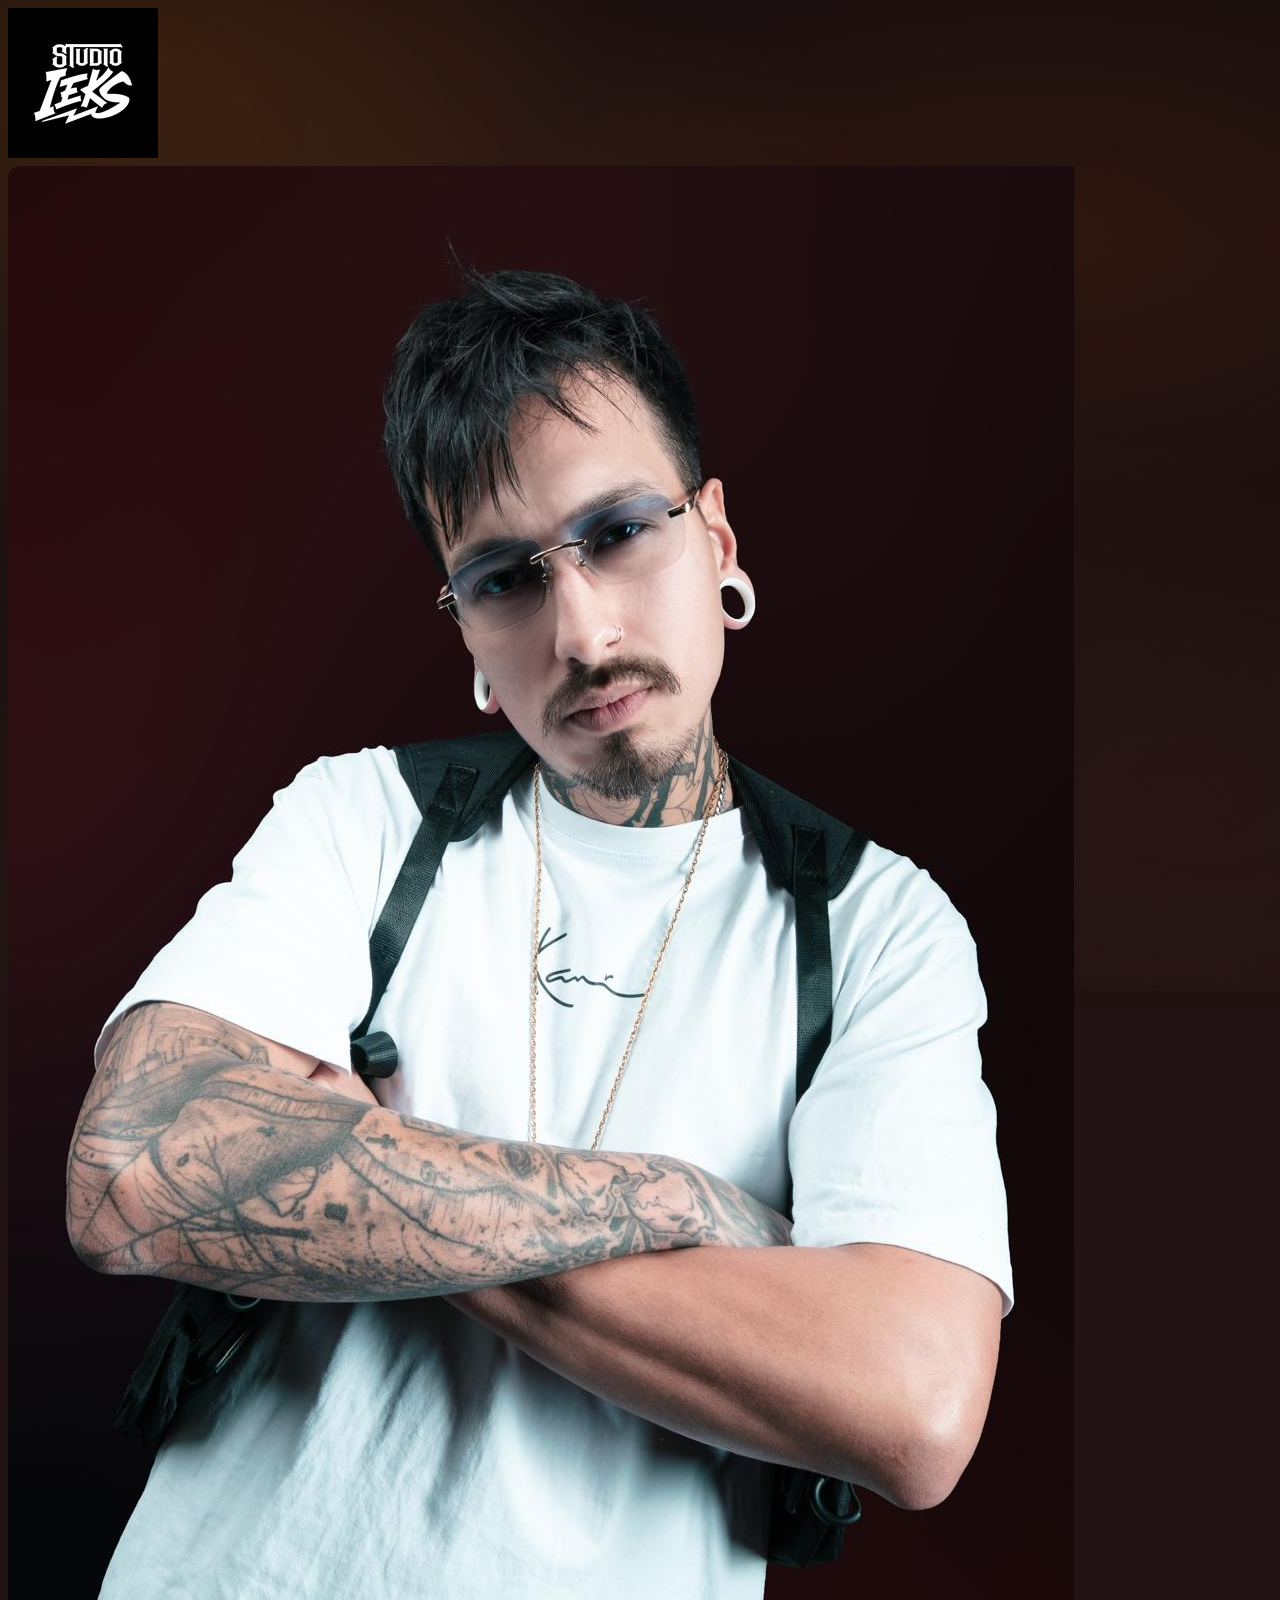
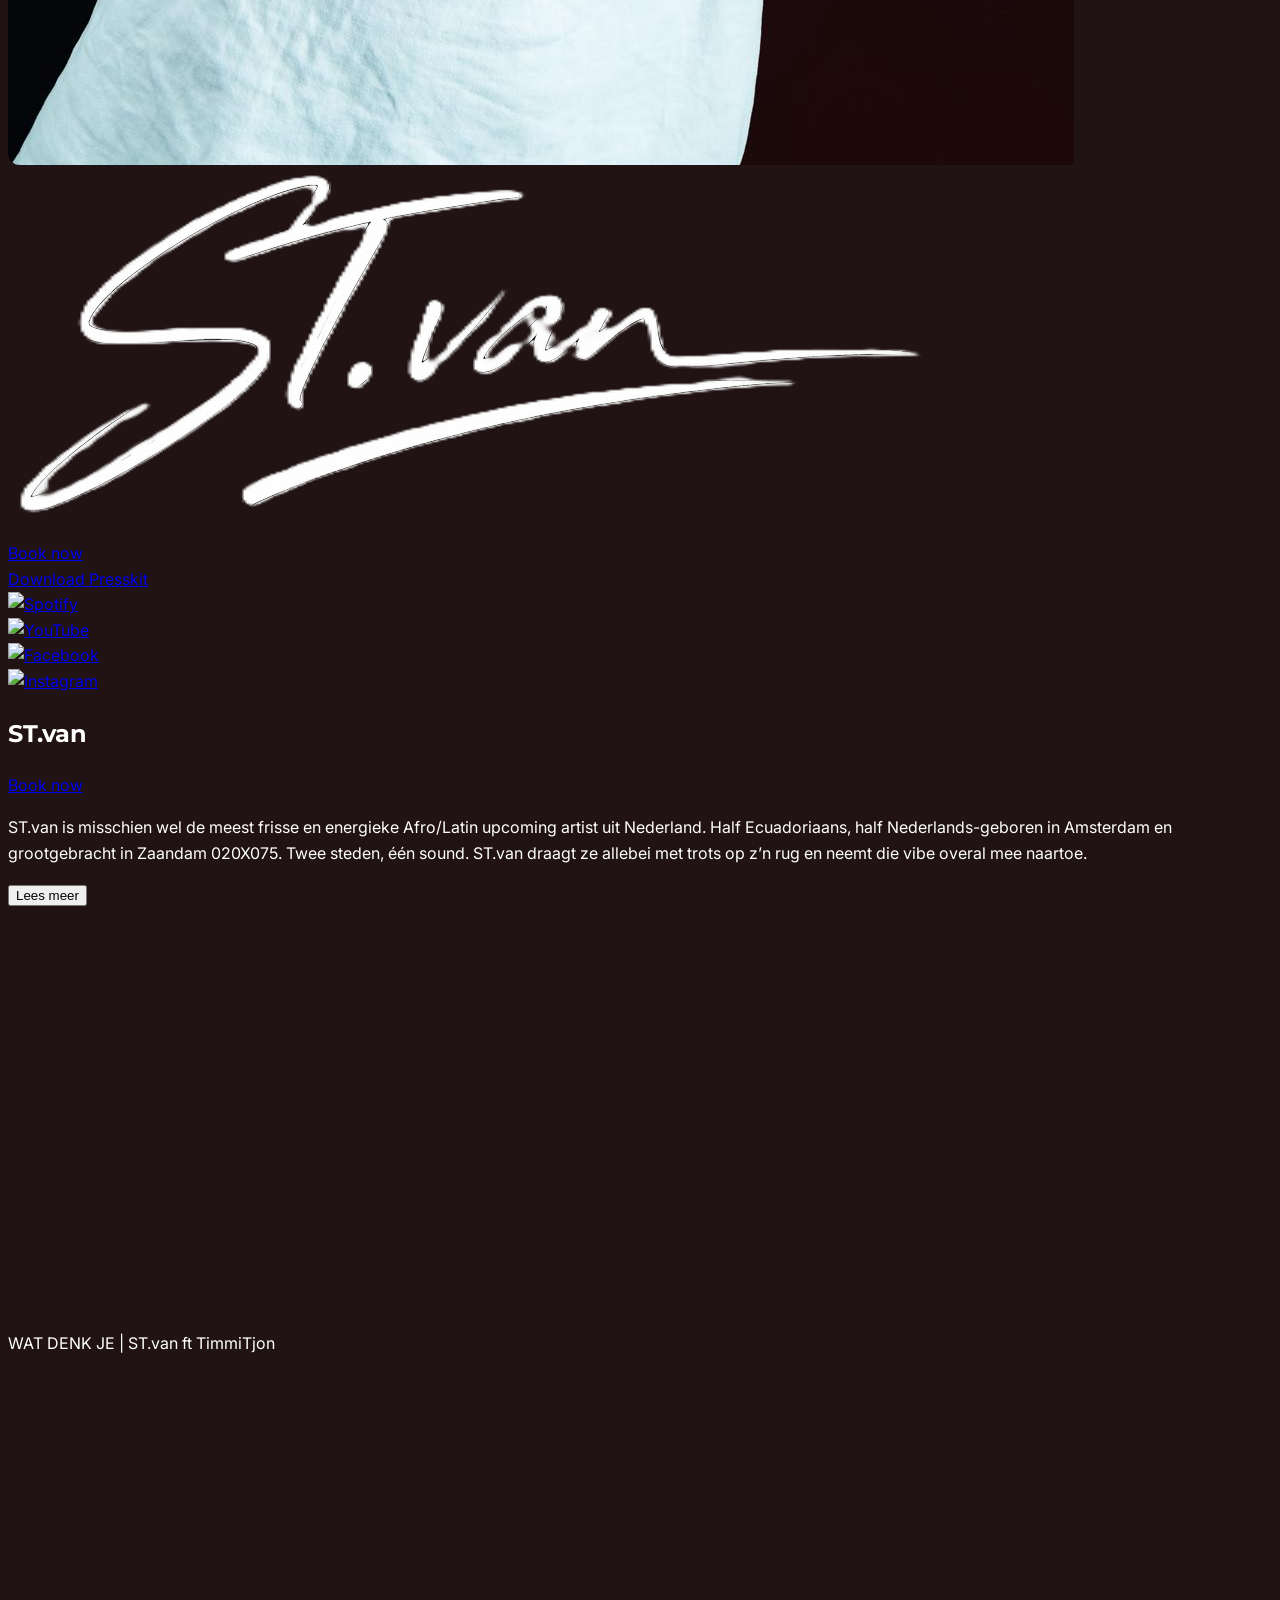
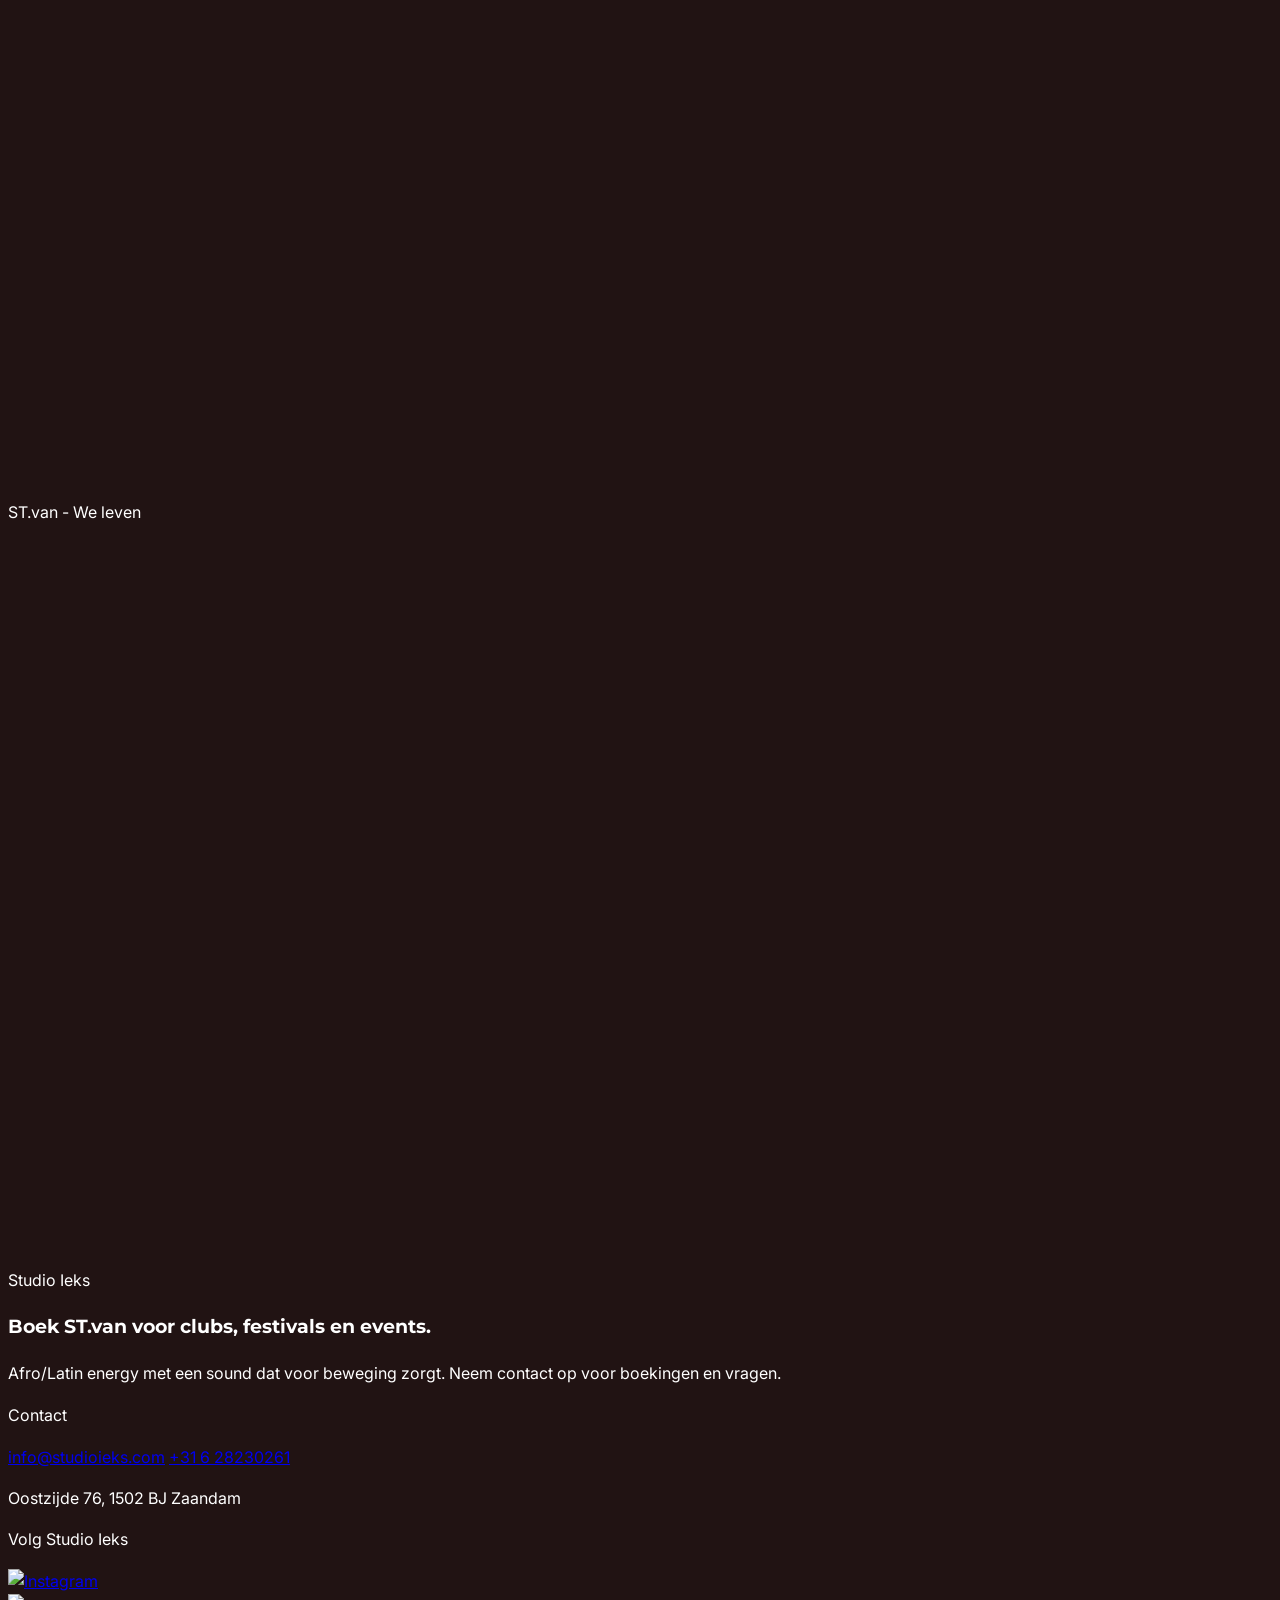
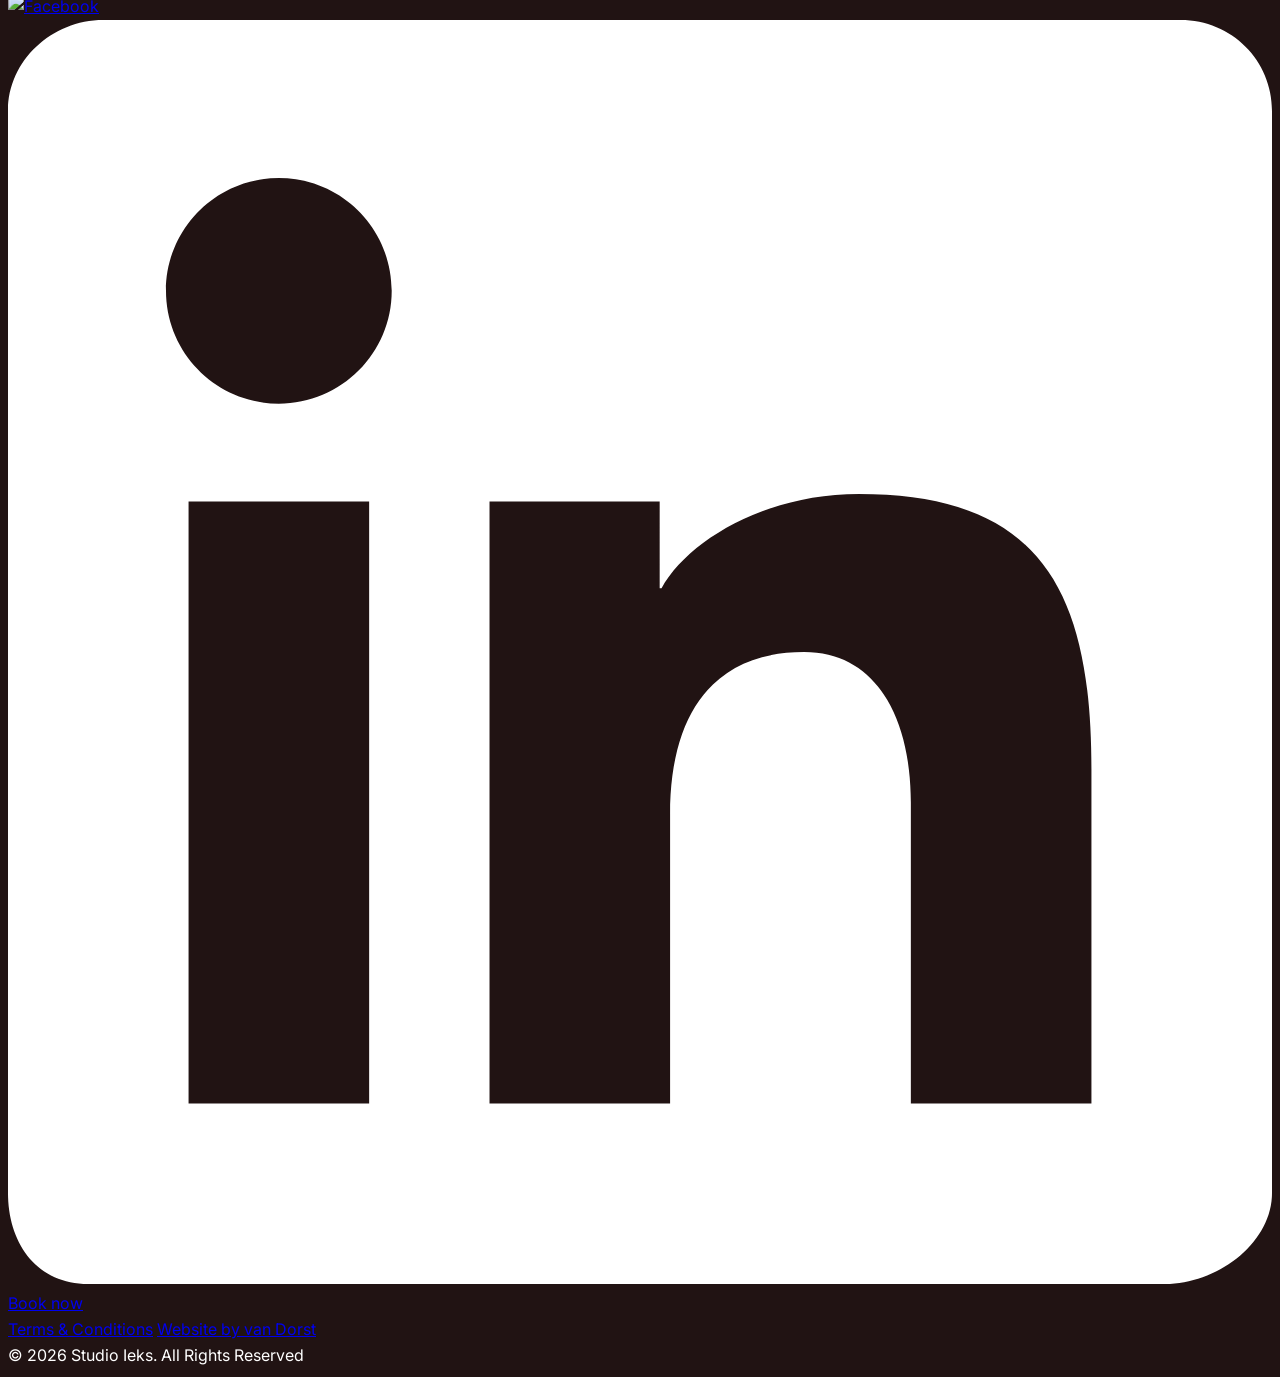
==== commit 7569a258: "Further improved animations" ====
--- a/docs/index.html
+++ b/docs/index.html
@@ -149,7 +149,7 @@
       animation: portrait-noise-fade-in 1.1s ease-out 0.45s both;
     }
 
-    .portrait-frame::after {
+    .portrait-media::after {
       content: "";
       position: absolute;
       inset: -20% -0% auto -0%;
@@ -163,7 +163,9 @@
       opacity: 0;
       pointer-events: none;
       mix-blend-mode: screen;
-      animation: portrait-gloss 1.1s ease-out 0.25s both;
+      animation:
+        portrait-gloss-initial 1.1s ease-out 0.25s both,
+        portrait-gloss-loop 6s ease-in-out 1.35s infinite;
     }
 
     .signature-overlay {
@@ -194,7 +196,11 @@
     }
 
     .logo-reveal {
+      transform: translateY(-30px) scale(0.98);
       transition: opacity 980ms ease, transform 1100ms cubic-bezier(0.2, 0.8, 0.2, 1);
+    }
+    .logo-reveal.is-visible {
+      transform: translateY(0) scale(1);
     }
 
     .footer-reveal {
@@ -305,7 +311,7 @@
       }
     }
 
-    @keyframes portrait-gloss {
+    @keyframes portrait-gloss-initial {
       0% {
         transform: translateY(120%) skewY(-8deg);
         opacity: 0;
@@ -315,6 +321,24 @@
         opacity: 0.55;
       }
 
+      100% {
+        transform: translateY(-35%) skewY(-8deg);
+        opacity: 0;
+      }
+    }
+
+    @keyframes portrait-gloss-loop {
+      0%,
+      72% {
+        transform: translateY(120%) skewY(-8deg);
+        opacity: 0;
+      }
+
+      82% {
+        opacity: 0.22;
+      }
+
+      92%,
       100% {
         transform: translateY(-35%) skewY(-8deg);
         opacity: 0;
@@ -396,7 +420,7 @@
     @media (prefers-reduced-motion: reduce) {
 
       .portrait-frame,
-      .portrait-frame::after,
+      .portrait-media::after,
       .portrait-noise,
       .signature-overlay,
       .reveal-item {
@@ -422,8 +446,8 @@
       <div class="flex items-center space-x-3">
         <!-- Replace with downloaded logo if available -->
         <a href="./"
-          class="transition-all duration-[400ms] hover:opacity-80 pointer-events-auto reveal-item embed-reveal logo-reveal"
-          data-reveal style="--reveal-delay: 0ms;">
+          class="transition-all duration-[400ms] hover:opacity-80 pointer-events-auto reveal-item logo-reveal"
+          data-reveal data-reveal-logo style="--reveal-delay: 0ms;">
           <img src="./assets/images/logo.jpg" alt="StudioIEKS logo" class="h-28 w-auto" />
         </a>
       </div>
@@ -743,10 +767,22 @@
       }
     });
 
-    const revealTargets = document.querySelectorAll('[data-reveal]');
+    const LOGO_DELAY_MS = 100;
+    const REST_DELAY_MS = 340;
+    const logoRevealTarget = document.querySelector('[data-reveal-logo]');
+    const revealTargets = Array.from(document.querySelectorAll('[data-reveal]'))
+      .filter((target) => !target.hasAttribute('data-reveal-logo'));
     const revealTargetsNow = () => {
       requestAnimationFrame(() => {
-        revealTargets.forEach((target) => target.classList.add('is-visible'));
+        if (logoRevealTarget) {
+          setTimeout(() => {
+            logoRevealTarget.classList.add('is-visible');
+          }, LOGO_DELAY_MS);
+        }
+
+        setTimeout(() => {
+          revealTargets.forEach((target) => target.classList.add('is-visible'));
+        }, REST_DELAY_MS);
       });
     };
 
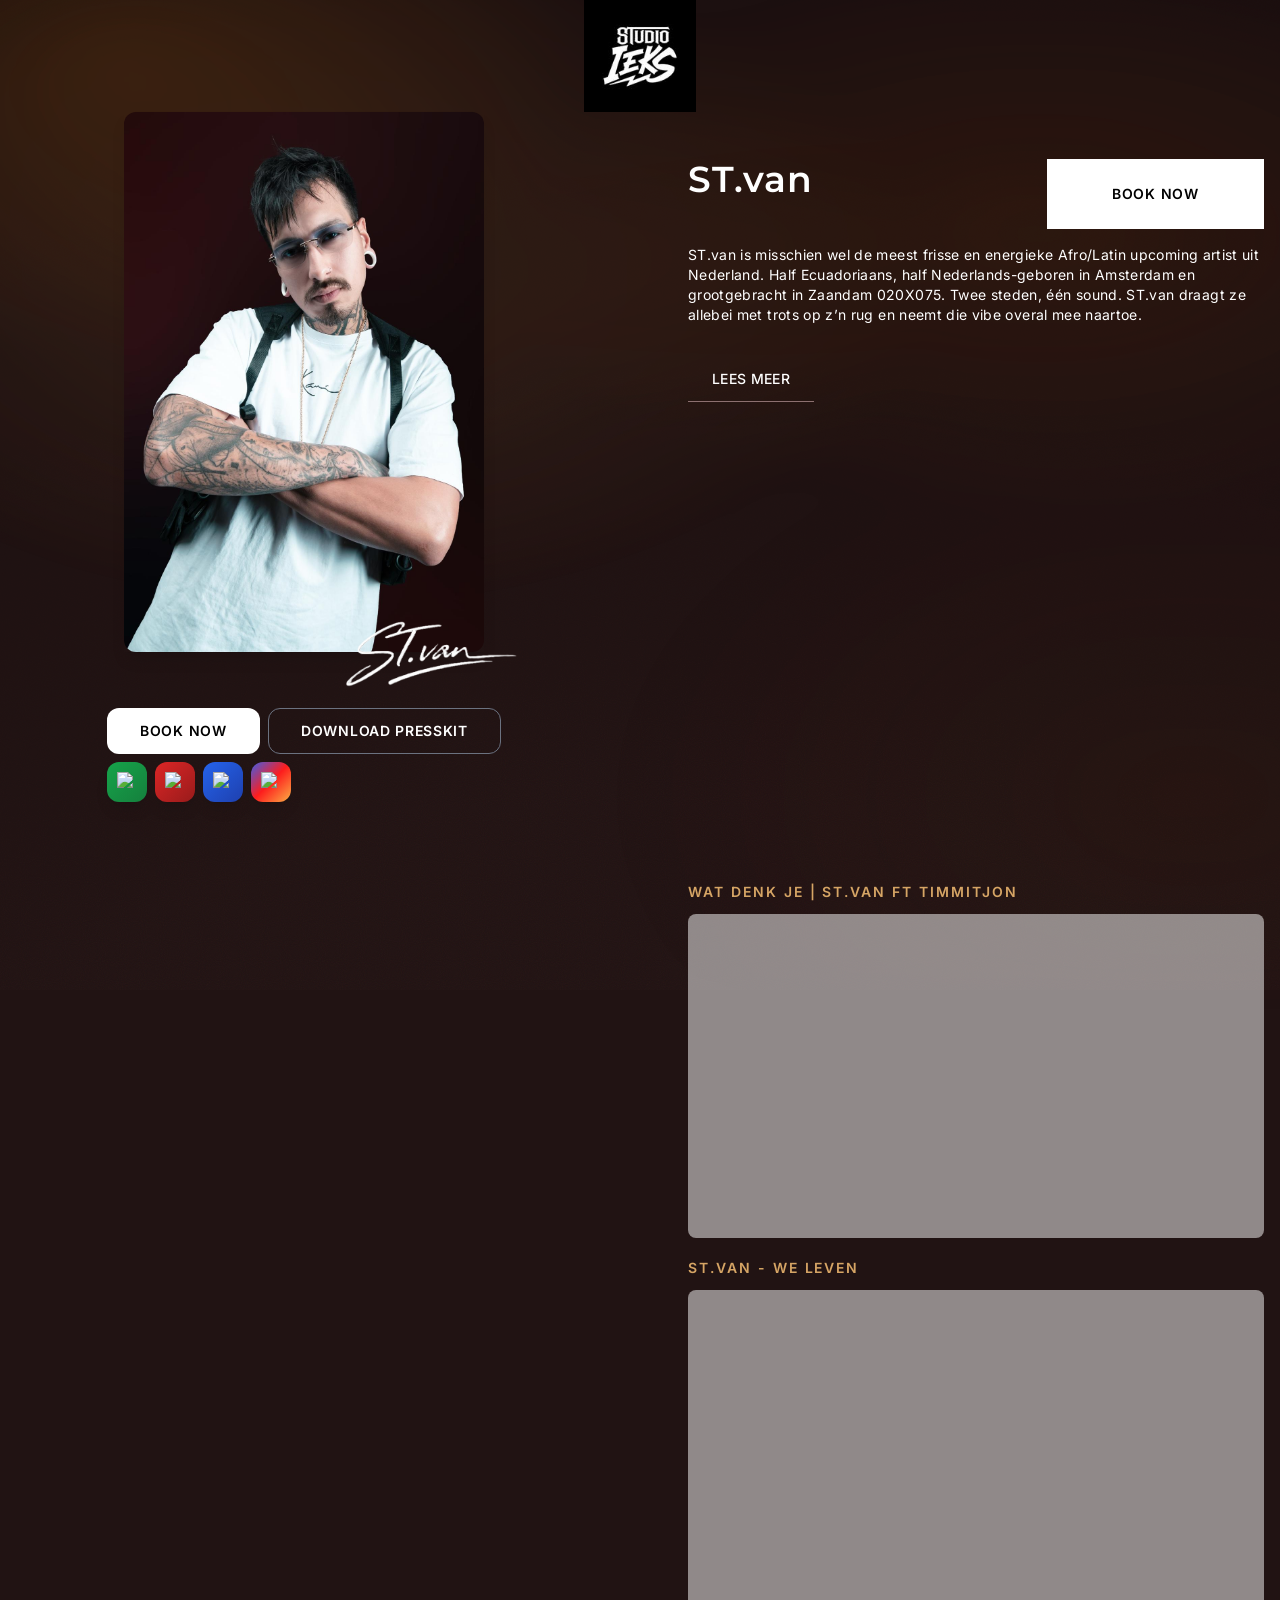
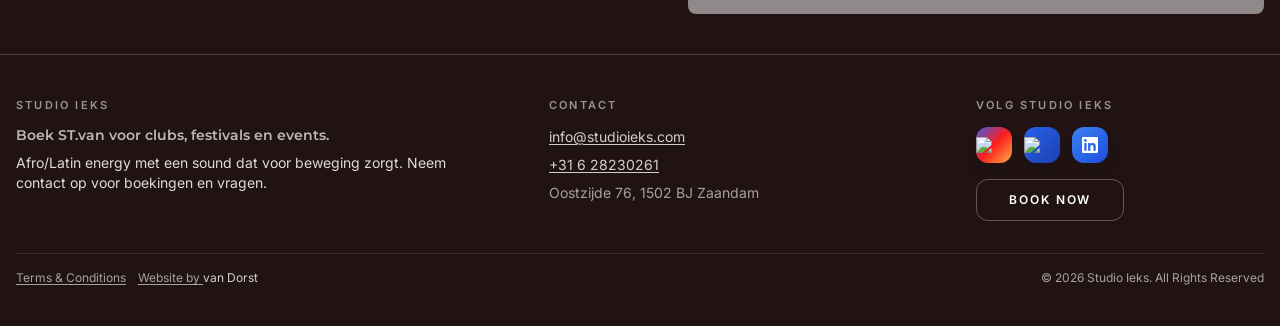
==== commit 86082df9: "Code cleanup" ====
--- a/docs/index.html
+++ b/docs/index.html
@@ -1,4 +1,4 @@
-﻿<!DOCTYPE html>
+<!DOCTYPE html>
 <html lang="en">
 
 <head>
@@ -10,432 +10,7 @@
   <link
     href="https://fonts.googleapis.com/css2?family=Montserrat:wght@300;400;600;700;800&family=Inter:wght@300;400;500;600;700&display=swap"
     rel="stylesheet" />
-  <!-- Tailwind CSS CDN -->
-  <script src="https://cdn.tailwindcss.com"></script>
-  <!-- Font Awesome for social and copy icons -->
-  <link rel="stylesheet" href="https://cdnjs.cloudflare.com/ajax/libs/font-awesome/6.5.0/css/all.min.css"
-    integrity="sha512-p6w0zg5H10bkYVt/c9lqLDsuyZbEI//F8qS4xdI9gNzZfpm2iACz9G+XvCTe0OPBf2Mfr2ndfJQpe4ef4uHb6w=="
-    crossorigin="anonymous" referrerpolicy="no-referrer" />
-  <style>
-    /* Base colours derived from the original site */
-    :root {
-      --black: #000;
-      --white: #ffffff;
-      --grey: #4b4b4b;
-      --purp: #60267f;
-    }
-
-    body {
-      font-family: 'Inter', sans-serif;
-      background:
-        radial-gradient(118% 96% at 24% 19%, #211313 0%, #211313 72%),
-        radial-gradient(82% 68% at 84% 76%, rgba(141, 85, 2, 0.08) 0%, rgba(43, 15, 1, 0) 76%),
-        #2b0f01; /*#2b0f01;*/
-      color: var(--white);
-      line-height: 1.6;
-      position: relative;
-      overflow-x: hidden;
-    }
-
-    body::before,
-    body::after {
-      content: "";
-      position: fixed;
-      inset: -10%;
-      z-index: -1;
-      pointer-events: none;
-    }
-
-    body::before {
-      background:
-        radial-gradient(135% 118% at 50% 122%, rgba(0, 0, 0, 0) 34%, rgba(0, 0, 0, 0.55) 72%, rgba(0, 0, 0, 0.86) 100%),
-        url("data:image/svg+xml,%3Csvg xmlns='http://www.w3.org/2000/svg' width='220' height='220' viewBox='0 0 220 220'%3E%3Cfilter id='n'%3E%3CfeTurbulence type='fractalNoise' baseFrequency='0.95' numOctaves='2' stitchTiles='stitch'/%3E%3C/filter%3E%3Crect width='220' height='220' filter='url(%23n)' opacity='0.72'/%3E%3C/svg%3E");
-      background-size: cover, 220px 220px;
-      background-repeat: no-repeat, repeat;
-      mix-blend-mode: soft-light;
-      opacity: 0.24;
-      animation: grain-shift 900ms steps(3) infinite;
-    }
-
-    body::after {
-      background:
-        radial-gradient(42% 36% at 16% 14%, rgba(192, 108, 18, 0.18) 0%, rgba(192, 108, 18, 0) 74%),
-        radial-gradient(48% 34% at 76% 30%, rgba(168, 80, 15, 0.14) 0%, rgba(168, 80, 15, 0) 76%),
-        radial-gradient(54% 44% at 30% 34%, rgba(255, 169, 86, 0.12) 0%, rgba(255, 169, 86, 0) 72%),
-        radial-gradient(52% 48% at 86% 82%, rgba(117, 56, 10, 0.08) 0%, rgba(117, 56, 10, 0) 78%);
-      filter: blur(18px) saturate(112%);
-      opacity: 0.82;
-      animation: smoke-drift 18s ease-in-out infinite alternate, spotlight-pulse 8s ease-in-out infinite;
-    }
-
-    h1,
-    h2,
-    h3,
-    h4 {
-      font-family: 'Montserrat', sans-serif;
-    }
-
-    /* Buttons */
-    .btn {
-      @apply inline-block uppercase tracking-wider font-semibold transition-all duration-300 px-8 py-3 text-sm;
-    }
-
-    .btn-primary {
-      @apply bg-white text-black border border-transparent hover:px-5;
-    }
-
-    .btn-secondary {
-      @apply text-white border border-gray-500 hover:border-gray-300 hover:text-gray-300;
-    }
-
-    /* Social icon squares */
-    .social-icon {
-      @apply flex items-center justify-center w-10 h-10 border border-gray-500 rounded transition-colors duration-200;
-    }
-
-    .social-icon:hover {
-      @apply border-gray-300 text-gray-300;
-    }
-
-    /* Footer styling */
-    .footer-link {
-      @apply hover:text-gray-300 underline underline-offset-2;
-    }
-
-    .bio-more {
-      overflow: hidden;
-      max-height: 0;
-      opacity: 0;
-      transform: translateY(-6px);
-      transition: max-height 420ms ease, opacity 280ms ease, transform 320ms ease;
-      will-change: max-height, opacity, transform;
-    }
-
-    .bio-more.is-open {
-      opacity: 1;
-      transform: translateY(0);
-    }
-
-    .portrait-frame {
-      animation: portrait-enter 1.45s cubic-bezier(0.16, 1, 0.3, 1) both,
-        portrait-float-grow 5.2s ease-in-out 1.45s infinite;
-      transform-origin: center top;
-      overflow: visible;
-      will-change: transform;
-    }
-
-    .portrait-media {
-      position: relative;
-      overflow: hidden;
-      border-radius: 0.75rem;
-    }
-
-    .portrait-media img {
-      display: block;
-      position: relative;
-      z-index: 0;
-    }
-
-    .portrait-noise {
-      position: absolute;
-      inset: 0;
-      z-index: 1;
-      pointer-events: none;
-      background-image: url("https://www.onlygfx.com/wp-content/uploads/2019/02/7-noise-texture-overlays-4.png");
-      background-size: cover;
-      background-position: center;
-      mix-blend-mode: soft-light;
-      opacity: 0.4;
-      animation: portrait-noise-fade-in 1.1s ease-out 0.45s both;
-    }
-
-    .portrait-media::after {
-      content: "";
-      position: absolute;
-      inset: -20% -0% auto -0%;
-      height: 80%;
-      z-index: 1;
-      background: linear-gradient(180deg,
-          rgba(255, 255, 255, 0) 0%,
-          rgba(255, 255, 255, 0.2) 45%,
-          rgba(255, 255, 255, 0) 100%);
-      transform: translateY(120%) skewY(-8deg);
-      opacity: 0;
-      pointer-events: none;
-      mix-blend-mode: screen;
-      animation:
-        portrait-gloss-initial 1.1s ease-out 0.25s both,
-        portrait-gloss-loop 6s ease-in-out 1.35s infinite;
-    }
-
-    .signature-overlay {
-      z-index: 2;
-      animation: signature-enter 1.5s ease-out 0s both;
-      will-change: transform, opacity;
-    }
-
-    .reveal-item {
-      opacity: 0;
-      transform: translateY(26px) scale(0.985);
-      transition: opacity 620ms ease, transform 680ms cubic-bezier(0.2, 0.8, 0.2, 1);
-      transition-delay: var(--reveal-delay, 0ms);
-      will-change: opacity, transform;
-    }
-
-    .reveal-item.is-visible {
-      opacity: 1;
-      transform: translateY(0) scale(1);
-    }
-
-    .embed-reveal {
-      transform: translateY(30px) scale(0.98);
-    }
-
-    .embed-reveal.is-visible {
-      transform: translateY(0) scale(1);
-    }
-
-    .logo-reveal {
-      transform: translateY(-30px) scale(0.98);
-      transition: opacity 980ms ease, transform 1100ms cubic-bezier(0.2, 0.8, 0.2, 1);
-    }
-    .logo-reveal.is-visible {
-      transform: translateY(0) scale(1);
-    }
-
-    .footer-reveal {
-      transform: translateY(34px);
-    }
-
-    .footer-reveal.is-visible {
-      transform: translateY(0);
-    }
-
-    .contact-modal {
-      position: fixed;
-      inset: 0;
-      z-index: 200;
-      display: flex;
-      align-items: center;
-      justify-content: center;
-      padding: 1rem;
-      background: rgba(0, 0, 0, 0.78);
-      backdrop-filter: blur(8px);
-      opacity: 0;
-      visibility: hidden;
-      pointer-events: none;
-      transition: opacity 280ms ease, visibility 280ms ease;
-    }
-
-    .contact-modal.is-open {
-      opacity: 1;
-      visibility: visible;
-      pointer-events: auto;
-    }
-
-    .contact-panel {
-      width: min(100%, 560px);
-      border: 1px solid rgba(255, 255, 255, 0.14);
-      background:
-        radial-gradient(circle at 10% 0%, rgba(175, 40, 40, 0.2), transparent 52%),
-        radial-gradient(circle at 100% 100%, rgba(140, 140, 140, 0.2), transparent 45%),
-        #080808;
-      border-radius: 18px;
-      padding: 1.25rem;
-      box-shadow: 0 24px 80px rgba(0, 0, 0, 0.55);
-      transform: translateY(20px) scale(0.98);
-      transition: transform 280ms ease;
-      max-height: calc(100dvh - 2rem);
-      overflow-y: auto;
-    }
-
-    .contact-modal.is-open .contact-panel {
-      transform: translateY(0) scale(1);
-    }
-
-    .contact-input {
-      width: 100%;
-      border: 1px solid rgba(255, 255, 255, 0.2);
-      background: rgba(255, 255, 255, 0.03);
-      color: var(--white);
-      border-radius: 0.75rem;
-      padding: 0.75rem 0.875rem;
-      font-size: 0.95rem;
-      transition: border-color 180ms ease, box-shadow 180ms ease;
-    }
-
-    .contact-input:focus {
-      outline: none;
-      border-color: rgba(255, 255, 255, 0.45);
-      box-shadow: 0 0 0 3px rgba(255, 255, 255, 0.1);
-    }
-
-    .contact-input::placeholder {
-      color: rgba(255, 255, 255, 0.52);
-    }
-
-    .contact-note {
-      font-size: 0.78rem;
-      color: rgba(255, 255, 255, 0.72);
-    }
-
-    @keyframes portrait-enter {
-      0% {
-        transform: translateY(92px) scale(0.92) rotate(-4deg);
-        opacity: 0;
-        filter: blur(8px) brightness(0.65);
-      }
-
-      62% {
-        transform: translateY(-8px) scale(1.03) rotate(0.8deg);
-        opacity: 1;
-        filter: blur(0) brightness(1.08);
-      }
-
-      100% {
-        transform: translateY(0) scale(1) rotate(0deg);
-        opacity: 1;
-        filter: blur(0) brightness(1);
-      }
-    }
-
-    @keyframes portrait-float-grow {
-
-      0%,
-      100% {
-        transform: translateY(0) scale(1);
-      }
-
-      50% {
-        transform: translateY(-24px) scale(1.02);
-      }
-    }
-
-    @keyframes portrait-gloss-initial {
-      0% {
-        transform: translateY(120%) skewY(-8deg);
-        opacity: 0;
-      }
-
-      30% {
-        opacity: 0.55;
-      }
-
-      100% {
-        transform: translateY(-35%) skewY(-8deg);
-        opacity: 0;
-      }
-    }
-
-    @keyframes portrait-gloss-loop {
-      0%,
-      72% {
-        transform: translateY(120%) skewY(-8deg);
-        opacity: 0;
-      }
-
-      82% {
-        opacity: 0.22;
-      }
-
-      92%,
-      100% {
-        transform: translateY(-35%) skewY(-8deg);
-        opacity: 0;
-      }
-    }
-
-    @keyframes portrait-noise-fade-in {
-      0% {
-        opacity: 0;
-      }
-
-      100% {
-        opacity: 0.4;
-      }
-    }
-
-    @keyframes signature-enter {
-      0% {
-        transform: translateY(26px) scale(0.97);
-        opacity: 0;
-      }
-
-      70% {
-        transform: translateY(0) scale(1);
-        opacity: 0.5;
-      }
-
-      85% {
-        transform: translateY(0) scale(1);
-        opacity: 0.8;
-      }
-
-      100% {
-        transform: translateY(0) scale(1);
-        opacity: 1;
-      }
-    }
-
-    @keyframes smoke-drift {
-      0% {
-        transform: translate3d(-2.2%, -1.4%, 0) scale(1);
-      }
-
-      50% {
-        transform: translate3d(1.4%, 1.8%, 0) scale(1.03);
-      }
-
-      100% {
-        transform: translate3d(-1%, 1.1%, 0) scale(1.01);
-      }
-    }
-
-    @keyframes spotlight-pulse {
-
-      0%,
-      100% {
-        opacity: 0.76;
-      }
-
-      50% {
-        opacity: 0.9;
-      }
-    }
-
-    @keyframes grain-shift {
-      0% {
-        transform: translate3d(0, 0, 0);
-      }
-
-      50% {
-        transform: translate3d(-0.6%, 0.5%, 0);
-      }
-
-      100% {
-        transform: translate3d(0.5%, -0.5%, 0);
-      }
-    }
-
-    @media (prefers-reduced-motion: reduce) {
-
-      .portrait-frame,
-      .portrait-media::after,
-      .portrait-noise,
-      .signature-overlay,
-      .reveal-item {
-        animation: none;
-        transition: none;
-        opacity: 1;
-        transform: none;
-      }
-
-      body::before,
-      body::after {
-        animation: none;
-      }
-    }
-  </style>
+  <link rel="stylesheet" href="./css/main.css" />
 </head>
 
 <body>
@@ -447,7 +22,7 @@
         <!-- Replace with downloaded logo if available -->
         <a href="./"
           class="transition-all duration-[400ms] hover:opacity-80 pointer-events-auto reveal-item logo-reveal"
-          data-reveal data-reveal-logo style="--reveal-delay: 0ms;">
+          data-reveal data-reveal-logo data-reveal-delay="0">
           <img src="./assets/images/logo.jpg" alt="StudioIEKS logo" class="h-28 w-auto" />
         </a>
       </div>
@@ -481,48 +56,38 @@
         </div>
 
         <!-- CTA buttons -->
-        <div class="flex flex-col items-start gap-2 reveal-item" data-reveal style="--reveal-delay: 120ms;">
+        <div class="flex flex-col items-start gap-2 reveal-item" data-reveal data-reveal-delay="120">
           <div class="w-full flex flex-wrap items-center gap-2 mt-6">
             <a href="#"
-              class="w-full lg:w-max btn btn-primary transition-all duration-150 hover:opacity-80 reveal-item js-open-contact"
-              data-reveal style="--reveal-delay: 180ms;">
-              <div
-                class="w-full py-3 px-8 uppercase text-sm tracking-wider bg-white text-center text-black rounded-xl font-semibold transition-all duration-300 hover:px-10">
-                Book now
-              </div>
+              class="w-full lg:w-max btn btn-primary rounded-xl text-center transition-all duration-150 hover:opacity-80 reveal-item js-open-contact"
+              data-reveal data-reveal-delay="180">
+              Book now
             </a>
             <a href="presskit.pdf"
-              class="w-full lg:w-max btn btn-primary transition-all duration-150 hover:opacity-80 reveal-item"
-              data-reveal style="--reveal-delay: 240ms;">
-              <div
-                class="w-full py-3 px-8 uppercase text-sm tracking-wider text-center text-white border-[1px] rounded-xl border-white/30 font-semibold transition-all duration-300 hover:px-10">
-                Download Presskit
-              </div>
+              class="w-full lg:w-max btn btn-secondary rounded-xl text-center transition-all duration-150 hover:opacity-80 reveal-item"
+              data-reveal data-reveal-delay="240">
+              Download Presskit
             </a>
           </div>
           <div class="flex items-center justify-center flex-wrap gap-2 reveal-item" data-reveal
-            style="--reveal-delay: 300ms;">
+            data-reveal-delay="300">
             <a href="https://open.spotify.com/artist/4udVTEt1fdLiDL9lQuHX2u" aria-label="Spotify" class="relative">
-              <div style="clip-path: url(#squircleClip)"
-                class="w-10 h-10 bg-gradient-to-br from-green-600 to-green-700 rounded-xl flex items-center justify-center shadow-lg cursor-pointer transform transition-all duration-300 ease-out hover:scale-110 hover:-translate-y-2 hover:shadow-2xl">
+              <div class="squircle-clip w-10 h-10 bg-gradient-to-br from-green-600 to-green-700 rounded-xl flex items-center justify-center shadow-lg cursor-pointer transform transition-all duration-300 ease-out hover:scale-110 hover:-translate-y-2 hover:shadow-2xl">
                 <img src="https://cdn.simpleicons.org/spotify/white" alt="Spotify" class="w-5 h-5" />
               </div>
             </a>
             <a href="https://www.youtube.com/@STvan94" aria-label="YouTube" class="relative">
-              <div style="clip-path: url(#squircleClip)"
-                class="w-10 h-10 bg-gradient-to-br from-red-600 to-red-800 rounded-xl flex items-center justify-center shadow-lg cursor-pointer transform transition-all duration-300 ease-out hover:scale-110 hover:-translate-y-2 hover:shadow-2xl">
+              <div class="squircle-clip w-10 h-10 bg-gradient-to-br from-red-600 to-red-800 rounded-xl flex items-center justify-center shadow-lg cursor-pointer transform transition-all duration-300 ease-out hover:scale-110 hover:-translate-y-2 hover:shadow-2xl">
                 <img src="https://cdn.simpleicons.org/youtube/white" alt="YouTube" class="w-5 h-5" />
               </div>
             </a>
             <a href="https://www.facebook.com/st.van444" aria-label="Facebook" class="relative">
-              <div style="clip-path: url(#squircleClip)"
-                class="w-10 h-10 bg-gradient-to-br from-blue-600 to-blue-800 rounded-xl flex items-center justify-center shadow-lg cursor-pointer transform transition-all duration-300 ease-out hover:scale-110 hover:-translate-y-2 hover:shadow-2xl">
+              <div class="squircle-clip w-10 h-10 bg-gradient-to-br from-blue-600 to-blue-800 rounded-xl flex items-center justify-center shadow-lg cursor-pointer transform transition-all duration-300 ease-out hover:scale-110 hover:-translate-y-2 hover:shadow-2xl">
                 <img src="https://cdn.simpleicons.org/facebook/white" alt="Facebook" class="w-5 h-5" />
               </div>
             </a>
             <a href="https://www.instagram.com/st.van444" aria-label="Instagram" class="relative">
-              <div style="clip-path: url(#squircleClip)"
-                class="w-10 h-10 bg-gradient-to-br from-[#405DE6] via-[#C13584] via-[#FD1D1D] to-[#FCAF45] rounded-xl flex items-center justify-center shadow-lg cursor-pointer transform transition-all duration-300 ease-out hover:scale-110 hover:-translate-y-2 hover:shadow-2xl">
+              <div class="squircle-clip w-10 h-10 bg-gradient-to-br from-[#405DE6] via-[#C13584] via-[#FD1D1D] to-[#FCAF45] rounded-xl flex items-center justify-center shadow-lg cursor-pointer transform transition-all duration-300 ease-out hover:scale-110 hover:-translate-y-2 hover:shadow-2xl">
                 <img src="https://cdn.simpleicons.org/instagram/white" alt="Instagram" class="w-5 h-5" />
               </div>
             </a>
@@ -534,17 +99,17 @@
     <div class="container mx-auto w-full flex flex-col md:w-1/2 md:mt-36">
       <div class="w-full flex flex-col gap-4">
         <div class="flex justify-between">
-          <h1 class="text-4xl font-semibold tracking-wide mb-6 reveal-item" data-reveal style="--reveal-delay: 80ms;">
+          <h1 class="text-4xl font-semibold tracking-wide mb-6 reveal-item" data-reveal data-reveal-delay="80">
             ST.van</h1>
           <a href="#" class="hidden md:block btn btn-primary hover:opacity-80 reveal-item js-open-contact" data-reveal
-            style="--reveal-delay: 140ms;">
+            data-reveal-delay="140">
             <div
               class="py-3 px-8 uppercase text-sm tracking-wider bg-white text-black font-semibold rounded-xl transition-all duration-300 hover:px-10">
               Book now
             </div>
           </a>
         </div>
-        <p id="bioExcerpt" class="text-sm tracking-wide reveal-item" data-reveal style="--reveal-delay: 180ms;">
+        <p id="bioExcerpt" class="text-sm tracking-wide reveal-item" data-reveal data-reveal-delay="180">
           ST.van is misschien wel de meest frisse en energieke Afro/Latin upcoming artist uit Nederland. Half
           Ecuadoriaans, half Nederlands-geboren in Amsterdam en grootgebracht in Zaandam 020X075. Twee steden, één
           sound. ST.van draagt ze allebei met trots op z’n rug en neemt die vibe overal mee naartoe.
@@ -568,7 +133,7 @@
             hebt in een avond champagne popping & domme dansies.
           </p>
         </div>
-        <span class="reveal-item" data-reveal style="--reveal-delay: 260ms;">
+        <span class="reveal-item" data-reveal data-reveal-delay="260">
           <button id="toggleMore"
             class="w-max px-6 py-3 border-b-[1px] border-[#8c7070] text-sm uppercase tracking-wide text-white font-medium self-start transition-opacity duration-50 hover:opacity-80">
             Lees meer
@@ -576,33 +141,33 @@
         </span>
       </div>
       <!-- Spotify embed -->
-      <div class="overflow-hidden rounded-lg my-10 reveal-item embed-reveal" data-reveal style="--reveal-delay: 500ms;">
+      <div class="overflow-hidden rounded-lg my-10 reveal-item embed-reveal" data-reveal data-reveal-delay="500">
         <iframe src="https://open.spotify.com/embed/artist/4udVTEt1fdLiDL9lQuHX2u" width="100%" height="400"
           frameborder="0" allow="autoplay; clipboard-write; encrypted-media; picture-in-picture" allowfullscreen
           loading="lazy"></iframe>
       </div>
       <p class="mb-3 text-xs md:text-sm uppercase tracking-[0.14em] text-[#d6a565] font-semibold reveal-item"
-        data-reveal style="--reveal-delay: 540ms;">
+        data-reveal data-reveal-delay="540">
         WAT DENK JE | ST.van ft TimmiTjon
       </p>
       <!-- YouTube embed -->
-      <div class="overflow-hidden rounded-lg bg-white/50 w-full rounded-lg overflow-hidden reveal-item embed-reveal"
-        data-reveal style="--reveal-delay: 560ms; padding-top: 56.25%; position: relative;">
+      <div class="overflow-hidden rounded-lg bg-white/50 w-full reveal-item embed-reveal embed-16by9"
+        data-reveal data-reveal-delay="560">
         <iframe src="https://www.youtube.com/embed/6TP1lIe-ZLk" title="YouTube video" frameborder="0"
           allow="accelerometer; autoplay; clipboard-write; encrypted-media; gyroscope; picture-in-picture"
-          allowfullscreen style="position: absolute; top: 0; left: 0; width: 100%; height: 100%;"
+          allowfullscreen class="embed-frame"
           loading="lazy"></iframe>
       </div>
       <p class="mt-5 mb-3 text-xs md:text-sm uppercase tracking-[0.14em] text-[#d6a565] font-semibold reveal-item"
-        data-reveal style="--reveal-delay: 600ms;">
+        data-reveal data-reveal-delay="600">
         ST.van - We leven
       </p>
-      <div class="overflow-hidden rounded-lg bg-white/50 w-full reveal-item embed-reveal" data-reveal
-        style="--reveal-delay: 620ms; padding-top: 56.25%; position: relative;">
+      <div class="overflow-hidden rounded-lg bg-white/50 w-full reveal-item embed-reveal embed-16by9" data-reveal
+        data-reveal-delay="620">
         <iframe src="https://www.youtube.com/embed/eGV2xKk31F8?si=9cuVMQ8PPA5dZBPg" title="YouTube video 2"
           frameborder="0"
           allow="accelerometer; autoplay; clipboard-write; encrypted-media; gyroscope; picture-in-picture"
-          allowfullscreen style="position: absolute; top: 0; left: 0; width: 100%; height: 100%;"
+          allowfullscreen class="embed-frame"
           loading="lazy"></iframe>
       </div>
     </div>
@@ -610,9 +175,9 @@
 
   <!-- Footer -->
   <footer class="container max-w-7xl mx-auto px-4 py-10 border-t border-white/20 overflow-hidden reveal-item footer-reveal"
-    data-reveal style="--reveal-delay: 120ms;">
+    data-reveal data-reveal-delay="120">
     <div class="grid grid-cols-1 md:grid-cols-12 gap-8 text-sm">
-      <div class="md:col-span-5 reveal-item" data-reveal style="--reveal-delay: 170ms;">
+      <div class="md:col-span-5 reveal-item" data-reveal data-reveal-delay="170">
         <p class="uppercase text-[11px] text-white/55 tracking-[0.2em] font-semibold mb-3">Studio Ieks</p>
         <h3 class="text-sm text-white/70 leading-tight font-semibold mb-2">Boek ST.van voor clubs, festivals en events.
         </h3>
@@ -621,7 +186,7 @@
         </p>
       </div>
 
-      <div class="md:col-span-4 reveal-item" data-reveal style="--reveal-delay: 220ms;">
+      <div class="md:col-span-4 reveal-item" data-reveal data-reveal-delay="220">
         <p class="uppercase text-[11px] tracking-[0.2em] text-white/55 font-semibold mb-3">Contact</p>
         <div class="space-y-2 text-white/80">
           <a href="mailto:info@studioieks.com" class="footer-link block w-max">info@studioieks.com</a>
@@ -630,24 +195,21 @@
         </div>
       </div>
 
-      <div class="md:col-span-3 reveal-item" data-reveal style="--reveal-delay: 270ms;">
+      <div class="md:col-span-3 reveal-item" data-reveal data-reveal-delay="270">
         <p class="uppercase text-[11px] tracking-[0.2em] text-white/55 font-semibold mb-3">Volg Studio Ieks</p>
         <div class="flex items-center gap-3 mb-4">
           <a href="https://www.instagram.com/studioieks/" target="_blank" aria-label="Instagram" class="relative">
-            <div style="clip-path: url(#squircleClip)"
-              class="w-9 h-9 bg-gradient-to-br from-[#405DE6] via-[#C13584] via-[#FD1D1D] to-[#FCAF45] rounded-xl flex items-center justify-center shadow-lg cursor-pointer transform transition-all duration-300 ease-out hover:scale-110 hover:-translate-y-2 hover:shadow-2xl">
+            <div class="squircle-clip w-9 h-9 bg-gradient-to-br from-[#405DE6] via-[#C13584] via-[#FD1D1D] to-[#FCAF45] rounded-xl flex items-center justify-center shadow-lg cursor-pointer transform transition-all duration-300 ease-out hover:scale-110 hover:-translate-y-2 hover:shadow-2xl">
               <img src="https://cdn.simpleicons.org/instagram/white" alt="Instagram" class="h-4 h-4" />
             </div>
           </a>
           <a href="https://www.facebook.com/studioieks/" target="_blank" aria-label="Facebook" class="relative">
-            <div style="clip-path: url(#squircleClip)"
-              class="w-9 h-9 bg-gradient-to-br from-blue-600 to-blue-800 rounded-xl flex items-center justify-center shadow-lg cursor-pointer transform transition-all duration-300 ease-out hover:scale-110 hover:-translate-y-2 hover:shadow-2xl">
+            <div class="squircle-clip w-9 h-9 bg-gradient-to-br from-blue-600 to-blue-800 rounded-xl flex items-center justify-center shadow-lg cursor-pointer transform transition-all duration-300 ease-out hover:scale-110 hover:-translate-y-2 hover:shadow-2xl">
               <img src="https://cdn.simpleicons.org/facebook/white" alt="Facebook" class="h-4 h-4" />
             </div>
           </a>
           <a href="https://www.linkedin.com/company/studioieks" target="_blank" aria-label="LinkedIn" class="relative">
-            <div style="clip-path: url(#squircleClip)"
-              class="w-9 h-9 bg-gradient-to-br from-blue-500 to-blue-700 rounded-xl flex items-center justify-center shadow-lg cursor-pointer transform transition-all duration-300 ease-out hover:scale-110 hover:-translate-y-2 hover:shadow-2xl">
+            <div class="squircle-clip w-9 h-9 bg-gradient-to-br from-blue-500 to-blue-700 rounded-xl flex items-center justify-center shadow-lg cursor-pointer transform transition-all duration-300 ease-out hover:scale-110 hover:-translate-y-2 hover:shadow-2xl">
               <svg class="h-4 h-4" xmlns="http://www.w3.org/2000/svg" shape-rendering="geometricPrecision"
                 text-rendering="geometricPrecision" image-rendering="optimizeQuality" fill-rule="evenodd"
                 clip-rule="evenodd" viewBox="0 0 512 512">
@@ -666,7 +228,7 @@
 
     <div
       class="mt-8 pt-4 border-t border-white/10 flex flex-col md:flex-row md:items-center md:justify-between gap-5 md:gap-3 text-xs text-white/60 reveal-item"
-      data-reveal style="--reveal-delay: 320ms;">
+      data-reveal data-reveal-delay="320">
       <div class="flex justify-between md:gap-3">
         <a href="https://cdn.prod.website-files.com/67615e8f41f98e91d0261d31" class="footer-link" target="_blank">Terms
           &amp; Conditions</a>
@@ -732,180 +294,7 @@
   </div>
 
   <!-- JavaScript for toggling biography and copying text -->
-  <script>
-    document.getElementById('currentYear').textContent = new Date().getFullYear();
-
-    const toggleButton = document.getElementById('toggleMore');
-    const bioMore = document.getElementById('bioMore');
-    let expanded = false;
-
-    function setExpandedState(isExpanded) {
-      if (isExpanded) {
-        bioMore.classList.add('is-open');
-        bioMore.setAttribute('aria-hidden', 'false');
-        bioMore.style.maxHeight = `${bioMore.scrollHeight}px`;
-        return;
-      }
-
-      bioMore.style.maxHeight = `${bioMore.scrollHeight}px`;
-      // Force reflow so the collapse transition always starts from the current height.
-      bioMore.offsetHeight;
-      bioMore.classList.remove('is-open');
-      bioMore.setAttribute('aria-hidden', 'true');
-      bioMore.style.maxHeight = '0px';
-    }
-
-    toggleButton.addEventListener('click', () => {
-      expanded = !expanded;
-      setExpandedState(expanded);
-      toggleButton.textContent = expanded ? 'Lees minder' : 'Lees meer';
-    });
-
-    window.addEventListener('resize', () => {
-      if (expanded) {
-        bioMore.style.maxHeight = `${bioMore.scrollHeight}px`;
-      }
-    });
-
-    const LOGO_DELAY_MS = 100;
-    const REST_DELAY_MS = 340;
-    const logoRevealTarget = document.querySelector('[data-reveal-logo]');
-    const revealTargets = Array.from(document.querySelectorAll('[data-reveal]'))
-      .filter((target) => !target.hasAttribute('data-reveal-logo'));
-    const revealTargetsNow = () => {
-      requestAnimationFrame(() => {
-        if (logoRevealTarget) {
-          setTimeout(() => {
-            logoRevealTarget.classList.add('is-visible');
-          }, LOGO_DELAY_MS);
-        }
-
-        setTimeout(() => {
-          revealTargets.forEach((target) => target.classList.add('is-visible'));
-        }, REST_DELAY_MS);
-      });
-    };
-
-    if (document.readyState === 'loading') {
-      document.addEventListener('DOMContentLoaded', revealTargetsNow, { once: true });
-    } else {
-      revealTargetsNow();
-    }
-
-    function copyToClipboard(text) {
-      navigator.clipboard
-        .writeText(text)
-        .then(() => {
-          alert('Copied to clipboard');
-        })
-        .catch((err) => {
-          console.error('Failed to copy: ', err);
-        });
-    }
-
-    const contactModal = document.getElementById('contactModal');
-    const contactForm = document.getElementById('contactForm');
-    const closeContactModalButton = document.getElementById('closeContactModal');
-    const openContactButtons = document.querySelectorAll('.js-open-contact');
-    const contactStatus = document.getElementById('contactStatus');
-    const submitContactButton = document.getElementById('submitContact');
-    const mailtoFallbackButton = document.getElementById('mailtoFallback');
-
-    function buildMailtoUrl() {
-      const name = document.getElementById('contactName').value.trim();
-      const email = document.getElementById('contactEmail').value.trim();
-      const phone = document.getElementById('contactPhone').value.trim();
-      const message = document.getElementById('contactMessage').value.trim();
-
-      const subject = encodeURIComponent(`Nieuwe booking aanvraag van ${name || 'websitebezoeker'}`);
-      const body = encodeURIComponent(
-        `Naam: ${name || '-'}\nE-mail: ${email || '-'}\nTelefoon: ${phone || '-'}\n\nBericht:\n${message || '-'}`
-      );
-
-      return `mailto:info@studioieks.com?subject=${subject}&body=${body}`;
-    }
-
-    function openContactModal() {
-      contactModal.classList.add('is-open');
-      contactModal.setAttribute('aria-hidden', 'false');
-      document.body.style.overflow = 'hidden';
-      document.getElementById('contactName').focus();
-    }
-
-    function closeContactModal() {
-      contactModal.classList.remove('is-open');
-      contactModal.setAttribute('aria-hidden', 'true');
-      document.body.style.overflow = '';
-    }
-
-    openContactButtons.forEach((button) => {
-      button.addEventListener('click', (event) => {
-        event.preventDefault();
-        openContactModal();
-      });
-    });
-
-    closeContactModalButton.addEventListener('click', closeContactModal);
-
-    contactModal.addEventListener('click', (event) => {
-      if (event.target === contactModal) {
-        closeContactModal();
-      }
-    });
-
-    document.addEventListener('keydown', (event) => {
-      if (event.key === 'Escape' && contactModal.classList.contains('is-open')) {
-        closeContactModal();
-      }
-    });
-
-    mailtoFallbackButton.addEventListener('click', () => {
-      window.location.href = buildMailtoUrl();
-    });
-
-    contactForm.addEventListener('submit', async (event) => {
-      event.preventDefault();
-
-      submitContactButton.disabled = true;
-      submitContactButton.classList.add('opacity-70', 'cursor-not-allowed');
-      contactStatus.textContent = 'Bezig met verzenden...';
-
-      const payload = {
-        name: document.getElementById('contactName').value.trim(),
-        email: document.getElementById('contactEmail').value.trim(),
-        phone: document.getElementById('contactPhone').value.trim(),
-        message: document.getElementById('contactMessage').value.trim(),
-        _subject: 'Nieuwe booking aanvraag via Studio Ieks',
-        _template: 'table',
-        _captcha: 'false'
-      };
-
-      try {
-        const response = await fetch('https://formsubmit.co/ajax/vandorstmaurice@gmail.com', {
-          method: 'POST',
-          headers: {
-            'Content-Type': 'application/json',
-            Accept: 'application/json'
-          },
-          body: JSON.stringify(payload)
-        });
-
-        if (!response.ok) {
-          throw new Error('FormSubmit request failed');
-        }
-
-        contactStatus.textContent = 'Je aanvraag is verzonden. We nemen zo snel mogelijk contact op.';
-        contactForm.reset();
-      } catch (error) {
-        console.error(error);
-        contactStatus.textContent =
-          'Verzenden via lukte niet. Gebruik de knop "Open e-mail app".';
-      } finally {
-        submitContactButton.disabled = false;
-        submitContactButton.classList.remove('opacity-70', 'cursor-not-allowed');
-      }
-    });
-  </script>
+  <script src="./js/main.js" defer></script>
 </body>
 
 </html>
--- a/docs/css/main.css
+++ b/docs/css/main.css
@@ -0,0 +1,2 @@
+:root{--black:#000;--white:#fff;--grey:#4b4b4b;--purp:#60267f}body{font-family:Inter,sans-serif;background:radial-gradient(118% 96% at 24% 19%,#211313 0,#211313 72%),radial-gradient(82% 68% at 84% 76%,rgba(141,85,2,.08) 0,rgba(43,15,1,0) 76%),#2b0f01;color:var(--white);line-height:1.6;position:relative;overflow-x:hidden}body:after,body:before{content:"";position:fixed;inset:-10%;z-index:-1;pointer-events:none}body:before{background:radial-gradient(135% 118% at 50% 122%,transparent 34%,rgba(0,0,0,.55) 72%,rgba(0,0,0,.86) 100%),url("data:image/svg+xml;charset=utf-8,%3Csvg xmlns='http://www.w3.org/2000/svg' width='220' height='220'%3E%3Cfilter id='a'%3E%3CfeTurbulence baseFrequency='.95' numOctaves='2' stitchTiles='stitch' type='fractalNoise'/%3E%3C/filter%3E%3Cpath d='M0 0h220v220H0z' filter='url(%23a)' opacity='.72'/%3E%3C/svg%3E");background-size:cover,220px 220px;background-repeat:no-repeat,repeat;mix-blend-mode:soft-light;opacity:.24;animation:grain-shift .9s steps(3) infinite}body:after{background:radial-gradient(42% 36% at 16% 14%,rgba(192,108,18,.18) 0,rgba(192,108,18,0) 74%),radial-gradient(48% 34% at 76% 30%,rgba(168,80,15,.14) 0,rgba(168,80,15,0) 76%),radial-gradient(54% 44% at 30% 34%,rgba(255,169,86,.12) 0,rgba(255,169,86,0) 72%),radial-gradient(52% 48% at 86% 82%,rgba(117,56,10,.08) 0,rgba(117,56,10,0) 78%);filter:blur(18px) saturate(112%);opacity:.82;animation:smoke-drift 18s ease-in-out infinite alternate,spotlight-pulse 8s ease-in-out infinite}h1,h2,h3,h4{font-family:Montserrat,sans-serif}.btn{display:inline-block;padding:.75rem 2rem;font-size:.875rem;line-height:1.25rem;font-weight:600;text-transform:uppercase;letter-spacing:.05em;transition-property:all;transition-timing-function:cubic-bezier(.4,0,.2,1);transition-duration:.3s}.btn-primary{border-width:1px;border-color:transparent;--tw-bg-opacity:1;background-color:rgb(255 255 255/var(--tw-bg-opacity,1));--tw-text-opacity:1;color:rgb(0 0 0/var(--tw-text-opacity,1))}.btn-primary:hover{padding-left:1.25rem;padding-right:1.25rem}.btn-secondary{border-width:1px;border-color:rgb(107 114 128/var(--tw-border-opacity,1));color:rgb(255 255 255/var(--tw-text-opacity,1))}.btn-secondary,.btn-secondary:hover{--tw-border-opacity:1;--tw-text-opacity:1}.btn-secondary:hover{border-color:rgb(209 213 219/var(--tw-border-opacity,1));color:rgb(209 213 219/var(--tw-text-opacity,1))}.social-icon{display:flex;height:2.5rem;width:2.5rem;align-items:center;justify-content:center;border-radius:.25rem;border-width:1px;--tw-border-opacity:1;border-color:rgb(107 114 128/var(--tw-border-opacity,1));transition-property:color,background-color,border-color,text-decoration-color,fill,stroke;transition-timing-function:cubic-bezier(.4,0,.2,1);transition-duration:.2s}.social-icon:hover{--tw-border-opacity:1;border-color:rgb(209 213 219/var(--tw-border-opacity,1));--tw-text-opacity:1;color:rgb(209 213 219/var(--tw-text-opacity,1))}.footer-link{text-decoration-line:underline;text-underline-offset:2px}.footer-link:hover{--tw-text-opacity:1;color:rgb(209 213 219/var(--tw-text-opacity,1))}.bio-more{overflow:hidden;max-height:0;opacity:0;transform:translateY(-6px);transition:max-height .42s ease,opacity .28s ease,transform .32s ease;will-change:max-height,opacity,transform}.bio-more.is-open{opacity:1;transform:translateY(0)}.portrait-frame{animation:portrait-enter 1.45s cubic-bezier(.16,1,.3,1) both,portrait-float-grow 5.2s ease-in-out 1.45s infinite;transform-origin:center top;overflow:visible;will-change:transform}.portrait-media{position:relative;overflow:hidden;border-radius:.75rem}.portrait-media img{display:block;position:relative;z-index:0}.portrait-noise{inset:0;background-image:url(https://www.onlygfx.com/wp-content/uploads/2019/02/7-noise-texture-overlays-4.png);background-size:cover;background-position:50%;mix-blend-mode:soft-light;opacity:.4;animation:portrait-noise-fade-in 1.1s ease-out .45s both}.portrait-media:after,.portrait-noise{position:absolute;z-index:1;pointer-events:none}.portrait-media:after{content:"";inset:-20% 0 auto 0;height:80%;background:linear-gradient(180deg,hsla(0,0%,100%,0),hsla(0,0%,100%,.2) 45%,hsla(0,0%,100%,0));transform:translateY(120%) skewY(-8deg);opacity:0;mix-blend-mode:screen;animation:portrait-gloss-initial 1.1s ease-out .25s both,portrait-gloss-loop 6s ease-in-out 1.35s infinite}.signature-overlay{z-index:2;animation:signature-enter 1.5s ease-out 0s both;will-change:transform,opacity}.reveal-item{opacity:0;transform:translateY(26px) scale(.985);transition:opacity .62s ease,transform .68s cubic-bezier(.2,.8,.2,1);transition-delay:var(--reveal-delay,0ms);will-change:opacity,transform}.reveal-item.is-visible{opacity:1;transform:translateY(0) scale(1)}.embed-reveal{transform:translateY(30px) scale(.98)}.embed-reveal.is-visible{transform:translateY(0) scale(1)}.logo-reveal{transform:translateY(-30px) scale(.98);transition:opacity .98s ease,transform 1.1s cubic-bezier(.2,.8,.2,1)}.logo-reveal.is-visible{transform:translateY(0) scale(1)}.footer-reveal{transform:translateY(34px)}.footer-reveal.is-visible{transform:translateY(0)}.contact-modal{position:fixed;inset:0;z-index:200;display:flex;align-items:center;justify-content:center;padding:1rem;background:rgba(0,0,0,.78);backdrop-filter:blur(8px);opacity:0;visibility:hidden;pointer-events:none;transition:opacity .28s ease,visibility .28s ease}.contact-modal.is-open{opacity:1;visibility:visible;pointer-events:auto}.contact-panel{width:min(100%,560px);border:1px solid hsla(0,0%,100%,.14);background:radial-gradient(circle at 10% 0,rgba(175,40,40,.2),transparent 52%),radial-gradient(circle at 100% 100%,hsla(0,0%,55%,.2),transparent 45%),#080808;border-radius:18px;padding:1.25rem;box-shadow:0 24px 80px rgba(0,0,0,.55);transform:translateY(20px) scale(.98);transition:transform .28s ease;max-height:calc(100dvh - 2rem);overflow-y:auto}.contact-modal.is-open .contact-panel{transform:translateY(0) scale(1)}.contact-input{width:100%;border:1px solid hsla(0,0%,100%,.2);background:hsla(0,0%,100%,.03);color:var(--white);border-radius:.75rem;padding:.75rem .875rem;font-size:.95rem;transition:border-color .18s ease,box-shadow .18s ease}.contact-input:focus{outline:none;border-color:hsla(0,0%,100%,.45);box-shadow:0 0 0 3px hsla(0,0%,100%,.1)}.contact-input::-moz-placeholder{color:hsla(0,0%,100%,.52)}.contact-input::placeholder{color:hsla(0,0%,100%,.52)}.contact-note{font-size:.78rem;color:hsla(0,0%,100%,.72)}@keyframes portrait-enter{0%{transform:translateY(92px) scale(.92) rotate(-4deg);opacity:0;filter:blur(8px) brightness(.65)}62%{transform:translateY(-8px) scale(1.03) rotate(.8deg);opacity:1;filter:blur(0) brightness(1.08)}to{transform:translateY(0) scale(1) rotate(0deg);opacity:1;filter:blur(0) brightness(1)}}@keyframes portrait-float-grow{0%,to{transform:translateY(0) scale(1)}50%{transform:translateY(-24px) scale(1.02)}}@keyframes portrait-gloss-initial{0%{transform:translateY(120%) skewY(-8deg);opacity:0}30%{opacity:.55}to{transform:translateY(-35%) skewY(-8deg);opacity:0}}@keyframes portrait-gloss-loop{0%,72%{transform:translateY(120%) skewY(-8deg);opacity:0}82%{opacity:.22}92%,to{transform:translateY(-35%) skewY(-8deg);opacity:0}}@keyframes portrait-noise-fade-in{0%{opacity:0}to{opacity:.4}}@keyframes signature-enter{0%{transform:translateY(26px) scale(.97);opacity:0}70%{transform:translateY(0) scale(1);opacity:.5}85%{transform:translateY(0) scale(1);opacity:.8}to{transform:translateY(0) scale(1);opacity:1}}@keyframes smoke-drift{0%{transform:translate3d(-2.2%,-1.4%,0) scale(1)}50%{transform:translate3d(1.4%,1.8%,0) scale(1.03)}to{transform:translate3d(-1%,1.1%,0) scale(1.01)}}@keyframes spotlight-pulse{0%,to{opacity:.76}50%{opacity:.9}}@keyframes grain-shift{0%{transform:translateZ(0)}50%{transform:translate3d(-.6%,.5%,0)}to{transform:translate3d(.5%,-.5%,0)}}@media (prefers-reduced-motion:reduce){.portrait-frame,.portrait-media:after,.portrait-noise,.reveal-item,.signature-overlay{animation:none;transition:none;opacity:1;transform:none}body:after,body:before{animation:none}}[data-reveal-delay="0"]{--reveal-delay:0ms}[data-reveal-delay="80"]{--reveal-delay:80ms}[data-reveal-delay="120"]{--reveal-delay:120ms}[data-reveal-delay="140"]{--reveal-delay:140ms}[data-reveal-delay="170"]{--reveal-delay:170ms}[data-reveal-delay="180"]{--reveal-delay:180ms}[data-reveal-delay="220"]{--reveal-delay:220ms}[data-reveal-delay="240"]{--reveal-delay:240ms}[data-reveal-delay="260"]{--reveal-delay:260ms}[data-reveal-delay="270"]{--reveal-delay:270ms}[data-reveal-delay="300"]{--reveal-delay:300ms}[data-reveal-delay="320"]{--reveal-delay:320ms}[data-reveal-delay="500"]{--reveal-delay:500ms}[data-reveal-delay="540"]{--reveal-delay:540ms}[data-reveal-delay="560"]{--reveal-delay:560ms}[data-reveal-delay="600"]{--reveal-delay:600ms}[data-reveal-delay="620"]{--reveal-delay:620ms}.squircle-clip{clip-path:url(#squircleClip)}.embed-16by9{padding-top:56.25%;position:relative}.embed-frame{position:absolute;top:0;left:0;width:100%;height:100%}*,:after,:before{--tw-border-spacing-x:0;--tw-border-spacing-y:0;--tw-translate-x:0;--tw-translate-y:0;--tw-rotate:0;--tw-skew-x:0;--tw-skew-y:0;--tw-scale-x:1;--tw-scale-y:1;--tw-pan-x: ;--tw-pan-y: ;--tw-pinch-zoom: ;--tw-scroll-snap-strictness:proximity;--tw-gradient-from-position: ;--tw-gradient-via-position: ;--tw-gradient-to-position: ;--tw-ordinal: ;--tw-slashed-zero: ;--tw-numeric-figure: ;--tw-numeric-spacing: ;--tw-numeric-fraction: ;--tw-ring-inset: ;--tw-ring-offset-width:0px;--tw-ring-offset-color:#fff;--tw-ring-color:rgba(59,130,246,.5);--tw-ring-offset-shadow:0 0 #0000;--tw-ring-shadow:0 0 #0000;--tw-shadow:0 0 #0000;--tw-shadow-colored:0 0 #0000;--tw-blur: ;--tw-brightness: ;--tw-contrast: ;--tw-grayscale: ;--tw-hue-rotate: ;--tw-invert: ;--tw-saturate: ;--tw-sepia: ;--tw-drop-shadow: ;--tw-backdrop-blur: ;--tw-backdrop-brightness: ;--tw-backdrop-contrast: ;--tw-backdrop-grayscale: ;--tw-backdrop-hue-rotate: ;--tw-backdrop-invert: ;--tw-backdrop-opacity: ;--tw-backdrop-saturate: ;--tw-backdrop-sepia: ;--tw-contain-size: ;--tw-contain-layout: ;--tw-contain-paint: ;--tw-contain-style: }::backdrop{--tw-border-spacing-x:0;--tw-border-spacing-y:0;--tw-translate-x:0;--tw-translate-y:0;--tw-rotate:0;--tw-skew-x:0;--tw-skew-y:0;--tw-scale-x:1;--tw-scale-y:1;--tw-pan-x: ;--tw-pan-y: ;--tw-pinch-zoom: ;--tw-scroll-snap-strictness:proximity;--tw-gradient-from-position: ;--tw-gradient-via-position: ;--tw-gradient-to-position: ;--tw-ordinal: ;--tw-slashed-zero: ;--tw-numeric-figure: ;--tw-numeric-spacing: ;--tw-numeric-fraction: ;--tw-ring-inset: ;--tw-ring-offset-width:0px;--tw-ring-offset-color:#fff;--tw-ring-color:rgba(59,130,246,.5);--tw-ring-offset-shadow:0 0 #0000;--tw-ring-shadow:0 0 #0000;--tw-shadow:0 0 #0000;--tw-shadow-colored:0 0 #0000;--tw-blur: ;--tw-brightness: ;--tw-contrast: ;--tw-grayscale: ;--tw-hue-rotate: ;--tw-invert: ;--tw-saturate: ;--tw-sepia: ;--tw-drop-shadow: ;--tw-backdrop-blur: ;--tw-backdrop-brightness: ;--tw-backdrop-contrast: ;--tw-backdrop-grayscale: ;--tw-backdrop-hue-rotate: ;--tw-backdrop-invert: ;--tw-backdrop-opacity: ;--tw-backdrop-saturate: ;--tw-backdrop-sepia: ;--tw-contain-size: ;--tw-contain-layout: ;--tw-contain-paint: ;--tw-contain-style: }
+/*! tailwindcss v3.4.19 | MIT License | https://tailwindcss.com*/*,:after,:before{box-sizing:border-box;border:0 solid #e5e7eb}:after,:before{--tw-content:""}:host,html{line-height:1.5;-webkit-text-size-adjust:100%;-moz-tab-size:4;-o-tab-size:4;tab-size:4;font-family:Inter,sans-serif;font-feature-settings:normal;font-variation-settings:normal;-webkit-tap-highlight-color:transparent}body{margin:0;line-height:inherit}hr{height:0;color:inherit;border-top-width:1px}abbr:where([title]){-webkit-text-decoration:underline dotted;text-decoration:underline dotted}h1,h2,h3,h4,h5,h6{font-size:inherit;font-weight:inherit}a{color:inherit;text-decoration:inherit}b,strong{font-weight:bolder}code,kbd,pre,samp{font-family:ui-monospace,SFMono-Regular,Menlo,Monaco,Consolas,Liberation Mono,Courier New,monospace;font-feature-settings:normal;font-variation-settings:normal;font-size:1em}small{font-size:80%}sub,sup{font-size:75%;line-height:0;position:relative;vertical-align:baseline}sub{bottom:-.25em}sup{top:-.5em}table{text-indent:0;border-color:inherit;border-collapse:collapse}button,input,optgroup,select,textarea{font-family:inherit;font-feature-settings:inherit;font-variation-settings:inherit;font-size:100%;font-weight:inherit;line-height:inherit;letter-spacing:inherit;color:inherit;margin:0;padding:0}button,select{text-transform:none}button,input:where([type=button]),input:where([type=reset]),input:where([type=submit]){-webkit-appearance:button;background-color:transparent;background-image:none}:-moz-focusring{outline:auto}:-moz-ui-invalid{box-shadow:none}progress{vertical-align:baseline}::-webkit-inner-spin-button,::-webkit-outer-spin-button{height:auto}[type=search]{-webkit-appearance:textfield;outline-offset:-2px}::-webkit-search-decoration{-webkit-appearance:none}::-webkit-file-upload-button{-webkit-appearance:button;font:inherit}summary{display:list-item}blockquote,dd,dl,figure,h1,h2,h3,h4,h5,h6,hr,p,pre{margin:0}fieldset{margin:0}fieldset,legend{padding:0}menu,ol,ul{list-style:none;margin:0;padding:0}dialog{padding:0}textarea{resize:vertical}input::-moz-placeholder,textarea::-moz-placeholder{opacity:1;color:#9ca3af}input::placeholder,textarea::placeholder{opacity:1;color:#9ca3af}[role=button],button{cursor:pointer}:disabled{cursor:default}audio,canvas,embed,iframe,img,object,svg,video{display:block;vertical-align:middle}img,video{max-width:100%;height:auto}[hidden]:where(:not([hidden=until-found])){display:none}.container{width:100%}@media (min-width:640px){.container{max-width:640px}}@media (min-width:768px){.container{max-width:768px}}@media (min-width:1024px){.container{max-width:1024px}}@media (min-width:1280px){.container{max-width:1280px}}@media (min-width:1536px){.container{max-width:1536px}}.pointer-events-none{pointer-events:none}.pointer-events-auto{pointer-events:auto}.collapse{visibility:collapse}.absolute{position:absolute}.relative{position:relative}.bottom-\[-30px\]{bottom:-30px}.left-0{left:0}.right-\[-36px\]{right:-36px}.top-0{top:0}.z-\[90\]{z-index:90}.z-\[91\]{z-index:91}.order-1{order:1}.mx-8{margin-left:2rem;margin-right:2rem}.mx-auto{margin-left:auto;margin-right:auto}.my-10{margin-top:2.5rem;margin-bottom:2.5rem}.mb-1{margin-bottom:.25rem}.mb-2{margin-bottom:.5rem}.mb-3{margin-bottom:.75rem}.mb-4{margin-bottom:1rem}.mb-5{margin-bottom:1.25rem}.mb-6{margin-bottom:1.5rem}.mt-1{margin-top:.25rem}.mt-5{margin-top:1.25rem}.mt-6{margin-top:1.5rem}.mt-8{margin-top:2rem}.block{display:block}.flex{display:flex}.inline-flex{display:inline-flex}.table{display:table}.grid{display:grid}.hidden{display:none}.h-10{height:2.5rem}.h-28{height:7rem}.h-4{height:1rem}.h-5{height:1.25rem}.h-9{height:2.25rem}.h-auto{height:auto}.max-h-\[50vh\]{max-height:50vh}.min-h-\[140px\]{min-height:140px}.w-10{width:2.5rem}.w-36{width:9rem}.w-5{width:1.25rem}.w-9{width:2.25rem}.w-auto{width:auto}.w-full{width:100%}.w-max{width:-moz-max-content;width:max-content}.max-w-7xl{max-width:80rem}.max-w-\[350px\]{max-width:350px}.max-w-md{max-width:28rem}.max-w-xs{max-width:20rem}.rotate-\[9deg\]{--tw-rotate:9deg}.rotate-\[9deg\],.transform{transform:translate(var(--tw-translate-x),var(--tw-translate-y)) rotate(var(--tw-rotate)) skewX(var(--tw-skew-x)) skewY(var(--tw-skew-y)) scaleX(var(--tw-scale-x)) scaleY(var(--tw-scale-y))}.cursor-not-allowed{cursor:not-allowed}.cursor-pointer{cursor:pointer}.resize{resize:both}.grid-cols-1{grid-template-columns:repeat(1,minmax(0,1fr))}.flex-col{flex-direction:column}.flex-wrap{flex-wrap:wrap}.items-start{align-items:flex-start}.items-end{align-items:flex-end}.items-center{align-items:center}.justify-end{justify-content:flex-end}.justify-center{justify-content:center}.justify-between{justify-content:space-between}.gap-12{gap:3rem}.gap-2{gap:.5rem}.gap-3{gap:.75rem}.gap-4{gap:1rem}.gap-5{gap:1.25rem}.gap-8{gap:2rem}.space-x-3>:not([hidden])~:not([hidden]){--tw-space-x-reverse:0;margin-right:calc(.75rem*var(--tw-space-x-reverse));margin-left:calc(.75rem*(1 - var(--tw-space-x-reverse)))}.space-y-2>:not([hidden])~:not([hidden]){--tw-space-y-reverse:0;margin-top:calc(.5rem*(1 - var(--tw-space-y-reverse)));margin-bottom:calc(.5rem*var(--tw-space-y-reverse))}.space-y-3>:not([hidden])~:not([hidden]){--tw-space-y-reverse:0;margin-top:calc(.75rem*(1 - var(--tw-space-y-reverse)));margin-bottom:calc(.75rem*var(--tw-space-y-reverse))}.self-start{align-self:flex-start}.overflow-hidden{overflow:hidden}.rounded-full{border-radius:9999px}.rounded-lg{border-radius:.5rem}.rounded-xl{border-radius:.75rem}.border{border-width:1px}.border-b-\[1px\]{border-bottom-width:1px}.border-t{border-top-width:1px}.border-\[\#8c7070\]{--tw-border-opacity:1;border-color:rgb(140 112 112/var(--tw-border-opacity,1))}.border-white\/10{border-color:hsla(0,0%,100%,.1)}.border-white\/20{border-color:hsla(0,0%,100%,.2)}.border-white\/30{border-color:hsla(0,0%,100%,.3)}.bg-white{--tw-bg-opacity:1;background-color:rgb(255 255 255/var(--tw-bg-opacity,1))}.bg-white\/50{background-color:hsla(0,0%,100%,.5)}.bg-gradient-to-br{background-image:linear-gradient(to bottom right,var(--tw-gradient-stops))}.from-\[\#405DE6\]{--tw-gradient-from:#405de6 var(--tw-gradient-from-position);--tw-gradient-to:rgba(64,93,230,0) var(--tw-gradient-to-position);--tw-gradient-stops:var(--tw-gradient-from),var(--tw-gradient-to)}.from-blue-500{--tw-gradient-from:#3b82f6 var(--tw-gradient-from-position);--tw-gradient-to:rgba(59,130,246,0) var(--tw-gradient-to-position);--tw-gradient-stops:var(--tw-gradient-from),var(--tw-gradient-to)}.from-blue-600{--tw-gradient-from:#2563eb var(--tw-gradient-from-position);--tw-gradient-to:rgba(37,99,235,0) var(--tw-gradient-to-position);--tw-gradient-stops:var(--tw-gradient-from),var(--tw-gradient-to)}.from-green-600{--tw-gradient-from:#16a34a var(--tw-gradient-from-position);--tw-gradient-to:rgba(22,163,74,0) var(--tw-gradient-to-position);--tw-gradient-stops:var(--tw-gradient-from),var(--tw-gradient-to)}.from-red-600{--tw-gradient-from:#dc2626 var(--tw-gradient-from-position);--tw-gradient-to:rgba(220,38,38,0) var(--tw-gradient-to-position);--tw-gradient-stops:var(--tw-gradient-from),var(--tw-gradient-to)}.via-\[\#C13584\]{--tw-gradient-to:rgba(193,53,132,0) var(--tw-gradient-to-position);--tw-gradient-stops:var(--tw-gradient-from),#c13584 var(--tw-gradient-via-position),var(--tw-gradient-to)}.via-\[\#FD1D1D\]{--tw-gradient-to:rgba(253,29,29,0) var(--tw-gradient-to-position);--tw-gradient-stops:var(--tw-gradient-from),#fd1d1d var(--tw-gradient-via-position),var(--tw-gradient-to)}.to-\[\#FCAF45\]{--tw-gradient-to:#fcaf45 var(--tw-gradient-to-position)}.to-blue-700{--tw-gradient-to:#1d4ed8 var(--tw-gradient-to-position)}.to-blue-800{--tw-gradient-to:#1e40af var(--tw-gradient-to-position)}.to-green-700{--tw-gradient-to:#15803d var(--tw-gradient-to-position)}.to-red-800{--tw-gradient-to:#991b1b var(--tw-gradient-to-position)}.object-cover{-o-object-fit:cover;object-fit:cover}.object-top{-o-object-position:top;object-position:top}.px-4{padding-left:1rem;padding-right:1rem}.px-6{padding-left:1.5rem;padding-right:1.5rem}.px-7{padding-left:1.75rem;padding-right:1.75rem}.px-8{padding-left:2rem;padding-right:2rem}.py-10{padding-top:2.5rem;padding-bottom:2.5rem}.py-3{padding-top:.75rem;padding-bottom:.75rem}.pb-10{padding-bottom:2.5rem}.pt-1{padding-top:.25rem}.pt-10{padding-top:2.5rem}.pt-2{padding-top:.5rem}.pt-4{padding-top:1rem}.pt-\[15px\]{padding-top:15px}.text-center{text-align:center}.text-2xl{font-size:1.5rem;line-height:2rem}.text-4xl{font-size:2.25rem;line-height:2.5rem}.text-\[11px\]{font-size:11px}.text-sm{font-size:.875rem;line-height:1.25rem}.text-xs{font-size:.75rem;line-height:1rem}.font-medium{font-weight:500}.font-semibold{font-weight:600}.uppercase{text-transform:uppercase}.leading-tight{line-height:1.25}.tracking-\[0\.14em\]{letter-spacing:.14em}.tracking-\[0\.16em\]{letter-spacing:.16em}.tracking-\[0\.22em\]{letter-spacing:.22em}.tracking-\[0\.2em\]{letter-spacing:.2em}.tracking-wide{letter-spacing:.025em}.tracking-wider{letter-spacing:.05em}.text-\[\#d6a565\]{--tw-text-opacity:1;color:rgb(214 165 101/var(--tw-text-opacity,1))}.text-black{--tw-text-opacity:1;color:rgb(0 0 0/var(--tw-text-opacity,1))}.text-white{--tw-text-opacity:1;color:rgb(255 255 255/var(--tw-text-opacity,1))}.text-white\/55{color:hsla(0,0%,100%,.55)}.text-white\/60{color:hsla(0,0%,100%,.6)}.text-white\/65{color:hsla(0,0%,100%,.65)}.text-white\/70{color:hsla(0,0%,100%,.7)}.text-white\/80{color:hsla(0,0%,100%,.8)}.text-white\/85{color:hsla(0,0%,100%,.85)}.underline{text-decoration-line:underline}.opacity-70{opacity:.7}.opacity-\[80\%\]{opacity:80%}.mix-blend-screen{mix-blend-mode:screen}.shadow-lg{--tw-shadow:0 10px 15px -3px rgba(0,0,0,.1),0 4px 6px -4px rgba(0,0,0,.1);--tw-shadow-colored:0 10px 15px -3px var(--tw-shadow-color),0 4px 6px -4px var(--tw-shadow-color);box-shadow:var(--tw-ring-offset-shadow,0 0 #0000),var(--tw-ring-shadow,0 0 #0000),var(--tw-shadow)}.filter{filter:var(--tw-blur) var(--tw-brightness) var(--tw-contrast) var(--tw-grayscale) var(--tw-hue-rotate) var(--tw-invert) var(--tw-saturate) var(--tw-sepia) var(--tw-drop-shadow)}.transition{transition-property:color,background-color,border-color,text-decoration-color,fill,stroke,opacity,box-shadow,transform,filter,backdrop-filter;transition-timing-function:cubic-bezier(.4,0,.2,1);transition-duration:.15s}.transition-all{transition-property:all;transition-timing-function:cubic-bezier(.4,0,.2,1);transition-duration:.15s}.transition-colors{transition-property:color,background-color,border-color,text-decoration-color,fill,stroke;transition-timing-function:cubic-bezier(.4,0,.2,1);transition-duration:.15s}.transition-opacity{transition-property:opacity;transition-timing-function:cubic-bezier(.4,0,.2,1)}.duration-150,.transition-opacity{transition-duration:.15s}.duration-300{transition-duration:.3s}.duration-\[400ms\]{transition-duration:.4s}.ease-out{transition-timing-function:cubic-bezier(0,0,.2,1)}.hover\:-translate-y-2:hover{--tw-translate-y:-0.5rem}.hover\:-translate-y-2:hover,.hover\:scale-110:hover{transform:translate(var(--tw-translate-x),var(--tw-translate-y)) rotate(var(--tw-rotate)) skewX(var(--tw-skew-x)) skewY(var(--tw-skew-y)) scaleX(var(--tw-scale-x)) scaleY(var(--tw-scale-y))}.hover\:scale-110:hover{--tw-scale-x:1.1;--tw-scale-y:1.1}.hover\:border-white\/60:hover{border-color:hsla(0,0%,100%,.6)}.hover\:px-10:hover{padding-left:2.5rem;padding-right:2.5rem}.hover\:px-9:hover{padding-left:2.25rem;padding-right:2.25rem}.hover\:opacity-80:hover{opacity:.8}.hover\:shadow-2xl:hover{--tw-shadow:0 25px 50px -12px rgba(0,0,0,.25);--tw-shadow-colored:0 25px 50px -12px var(--tw-shadow-color);box-shadow:var(--tw-ring-offset-shadow,0 0 #0000),var(--tw-ring-shadow,0 0 #0000),var(--tw-shadow)}@media (min-width:640px){.sm\:mx-0{margin-left:0;margin-right:0}.sm\:w-auto{width:auto}.sm\:max-w-\[450px\]{max-width:450px}.sm\:grid-cols-2{grid-template-columns:repeat(2,minmax(0,1fr))}.sm\:flex-row{flex-direction:row}.sm\:items-center{align-items:center}.sm\:pt-8{padding-top:2rem}}@media (min-width:768px){.md\:absolute{position:absolute}.md\:sticky{position:sticky}.md\:bottom-\[-38px\]{bottom:-38px}.md\:top-8{top:2rem}.md\:col-span-3{grid-column:span 3/span 3}.md\:col-span-4{grid-column:span 4/span 4}.md\:col-span-5{grid-column:span 5/span 5}.md\:mt-36{margin-top:9rem}.md\:block{display:block}.md\:max-h-\[60vh\]{max-height:60vh}.md\:w-1\/2{width:50%}.md\:w-44{width:11rem}.md\:grid-cols-12{grid-template-columns:repeat(12,minmax(0,1fr))}.md\:flex-row{flex-direction:row}.md\:items-center{align-items:center}.md\:justify-between{justify-content:space-between}.md\:gap-3{gap:.75rem}.md\:self-start{align-self:flex-start}.md\:pt-20{padding-top:5rem}.md\:text-start{text-align:start}.md\:text-sm{font-size:.875rem;line-height:1.25rem}}@media (min-width:1024px){.lg\:w-max{width:-moz-max-content;width:max-content}.lg\:gap-24{gap:6rem}}
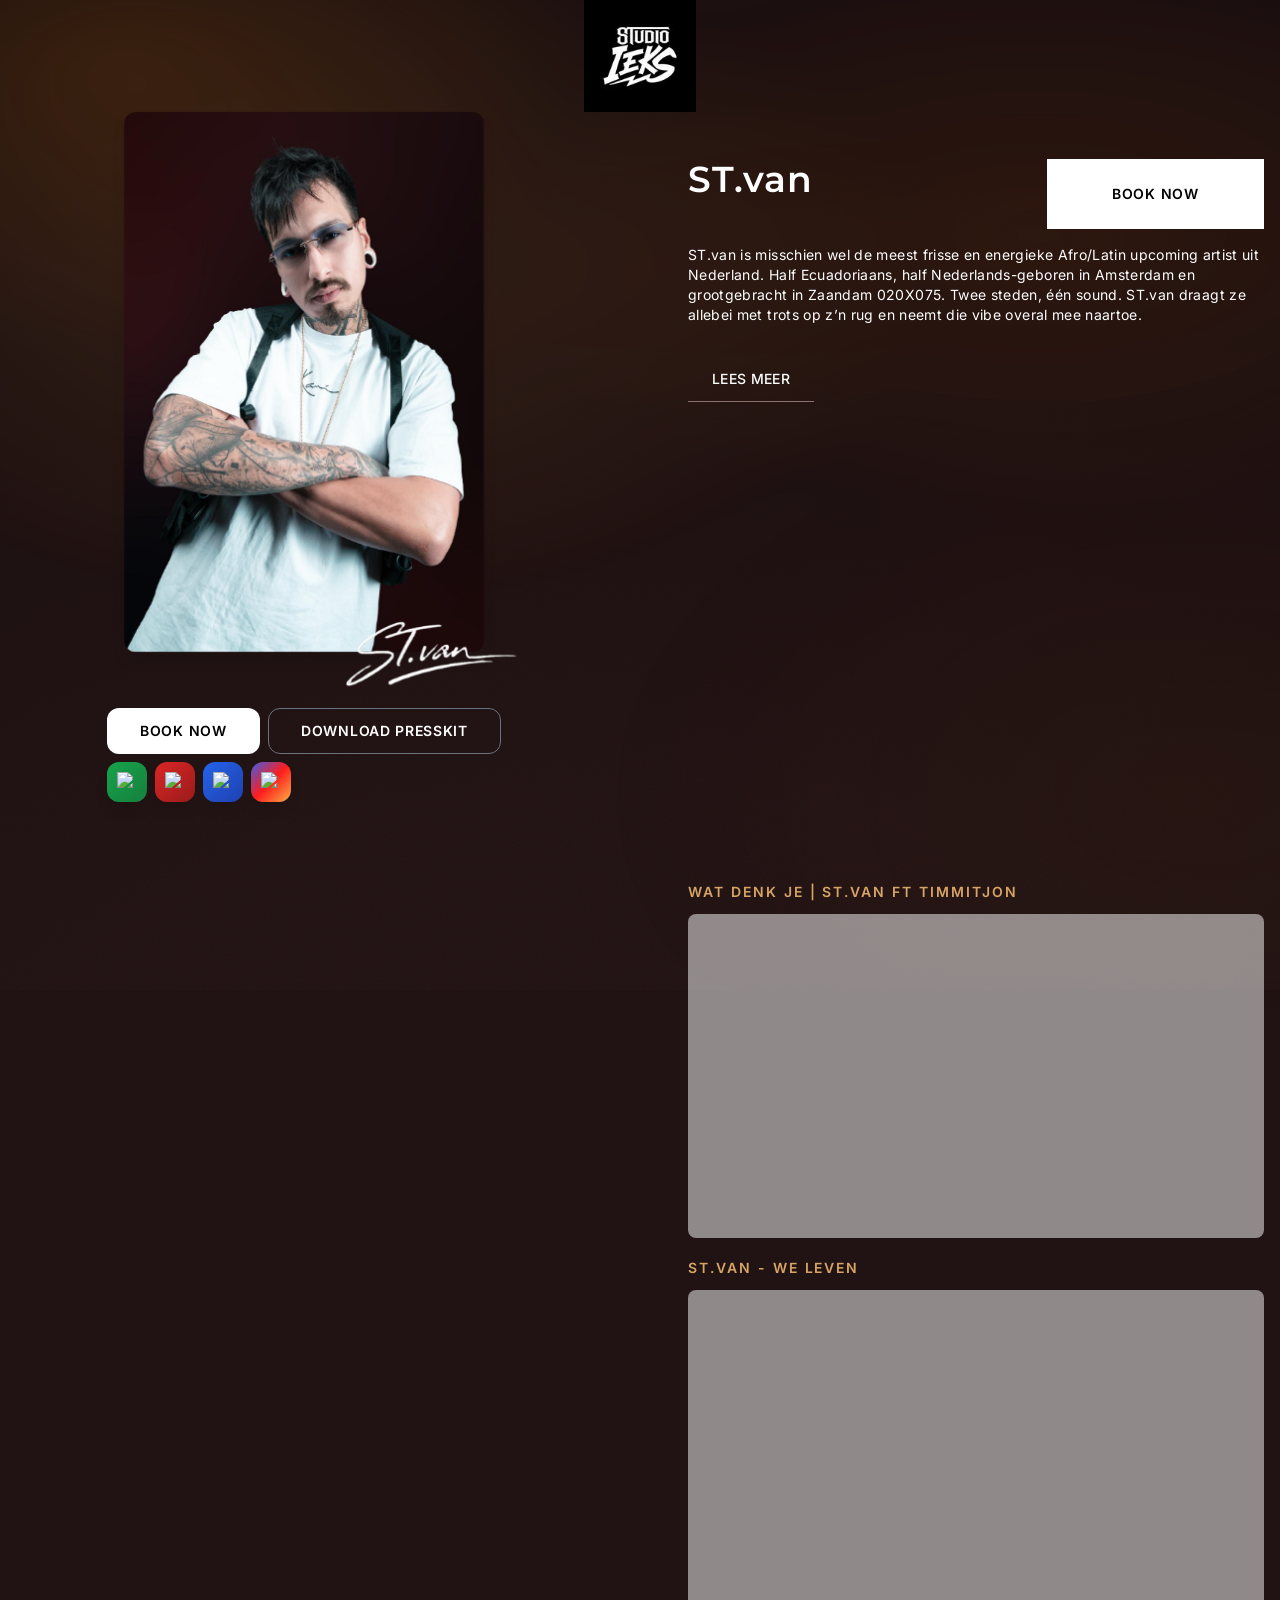
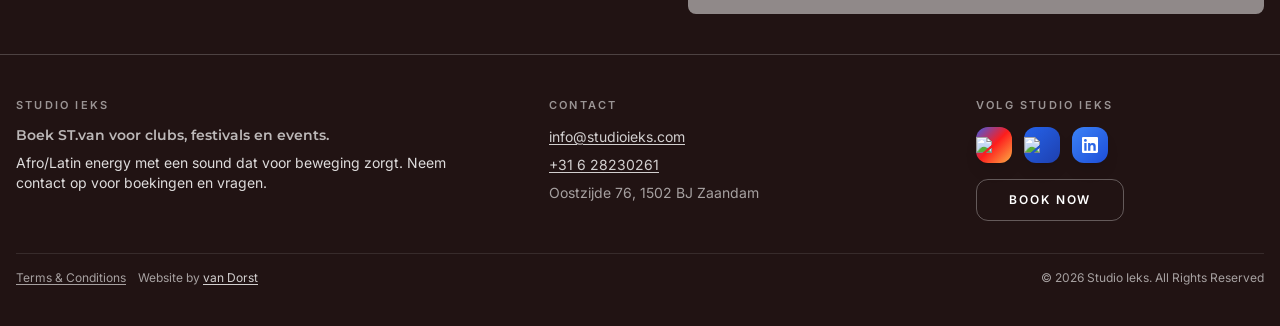
==== commit 20e22c00: "Smooth scroll" ====
--- a/docs/index.html
+++ b/docs/index.html
@@ -63,7 +63,7 @@
               data-reveal data-reveal-delay="180">
               Book now
             </a>
-            <a href="presskit.pdf"
+            <a href="./assets/files/presskit.pdf" target="_blank"
               class="w-full lg:w-max btn btn-secondary rounded-xl text-center transition-all duration-150 hover:opacity-80 reveal-item"
               data-reveal data-reveal-delay="240">
               Download Presskit
@@ -232,8 +232,8 @@
       <div class="flex justify-between md:gap-3">
         <a href="https://cdn.prod.website-files.com/67615e8f41f98e91d0261d31" class="footer-link" target="_blank">Terms
           &amp; Conditions</a>
-        <a href="https://www.mauricevandorst.com/" class="footer-link order-1" target="_blank">Website by <span
-            class="inline-flex text-white/80">van Dorst</span></a>
+        <a href="https://www.mauricevandorst.com/" class="order-1" target="_blank">Website by <span
+            class="inline-flex footer-link text-white/80">van Dorst</span></a>
       </div>
       <span class="text-center md:text-start">© <span id="currentYear"></span> Studio Ieks. All Rights Reserved</span>
     </div>
--- a/docs/css/main.css
+++ b/docs/css/main.css
@@ -1,2 +1,1985 @@
-:root{--black:#000;--white:#fff;--grey:#4b4b4b;--purp:#60267f}body{font-family:Inter,sans-serif;background:radial-gradient(118% 96% at 24% 19%,#211313 0,#211313 72%),radial-gradient(82% 68% at 84% 76%,rgba(141,85,2,.08) 0,rgba(43,15,1,0) 76%),#2b0f01;color:var(--white);line-height:1.6;position:relative;overflow-x:hidden}body:after,body:before{content:"";position:fixed;inset:-10%;z-index:-1;pointer-events:none}body:before{background:radial-gradient(135% 118% at 50% 122%,transparent 34%,rgba(0,0,0,.55) 72%,rgba(0,0,0,.86) 100%),url("data:image/svg+xml;charset=utf-8,%3Csvg xmlns='http://www.w3.org/2000/svg' width='220' height='220'%3E%3Cfilter id='a'%3E%3CfeTurbulence baseFrequency='.95' numOctaves='2' stitchTiles='stitch' type='fractalNoise'/%3E%3C/filter%3E%3Cpath d='M0 0h220v220H0z' filter='url(%23a)' opacity='.72'/%3E%3C/svg%3E");background-size:cover,220px 220px;background-repeat:no-repeat,repeat;mix-blend-mode:soft-light;opacity:.24;animation:grain-shift .9s steps(3) infinite}body:after{background:radial-gradient(42% 36% at 16% 14%,rgba(192,108,18,.18) 0,rgba(192,108,18,0) 74%),radial-gradient(48% 34% at 76% 30%,rgba(168,80,15,.14) 0,rgba(168,80,15,0) 76%),radial-gradient(54% 44% at 30% 34%,rgba(255,169,86,.12) 0,rgba(255,169,86,0) 72%),radial-gradient(52% 48% at 86% 82%,rgba(117,56,10,.08) 0,rgba(117,56,10,0) 78%);filter:blur(18px) saturate(112%);opacity:.82;animation:smoke-drift 18s ease-in-out infinite alternate,spotlight-pulse 8s ease-in-out infinite}h1,h2,h3,h4{font-family:Montserrat,sans-serif}.btn{display:inline-block;padding:.75rem 2rem;font-size:.875rem;line-height:1.25rem;font-weight:600;text-transform:uppercase;letter-spacing:.05em;transition-property:all;transition-timing-function:cubic-bezier(.4,0,.2,1);transition-duration:.3s}.btn-primary{border-width:1px;border-color:transparent;--tw-bg-opacity:1;background-color:rgb(255 255 255/var(--tw-bg-opacity,1));--tw-text-opacity:1;color:rgb(0 0 0/var(--tw-text-opacity,1))}.btn-primary:hover{padding-left:1.25rem;padding-right:1.25rem}.btn-secondary{border-width:1px;border-color:rgb(107 114 128/var(--tw-border-opacity,1));color:rgb(255 255 255/var(--tw-text-opacity,1))}.btn-secondary,.btn-secondary:hover{--tw-border-opacity:1;--tw-text-opacity:1}.btn-secondary:hover{border-color:rgb(209 213 219/var(--tw-border-opacity,1));color:rgb(209 213 219/var(--tw-text-opacity,1))}.social-icon{display:flex;height:2.5rem;width:2.5rem;align-items:center;justify-content:center;border-radius:.25rem;border-width:1px;--tw-border-opacity:1;border-color:rgb(107 114 128/var(--tw-border-opacity,1));transition-property:color,background-color,border-color,text-decoration-color,fill,stroke;transition-timing-function:cubic-bezier(.4,0,.2,1);transition-duration:.2s}.social-icon:hover{--tw-border-opacity:1;border-color:rgb(209 213 219/var(--tw-border-opacity,1));--tw-text-opacity:1;color:rgb(209 213 219/var(--tw-text-opacity,1))}.footer-link{text-decoration-line:underline;text-underline-offset:2px}.footer-link:hover{--tw-text-opacity:1;color:rgb(209 213 219/var(--tw-text-opacity,1))}.bio-more{overflow:hidden;max-height:0;opacity:0;transform:translateY(-6px);transition:max-height .42s ease,opacity .28s ease,transform .32s ease;will-change:max-height,opacity,transform}.bio-more.is-open{opacity:1;transform:translateY(0)}.portrait-frame{animation:portrait-enter 1.45s cubic-bezier(.16,1,.3,1) both,portrait-float-grow 5.2s ease-in-out 1.45s infinite;transform-origin:center top;overflow:visible;will-change:transform}.portrait-media{position:relative;overflow:hidden;border-radius:.75rem}.portrait-media img{display:block;position:relative;z-index:0}.portrait-noise{inset:0;background-image:url(https://www.onlygfx.com/wp-content/uploads/2019/02/7-noise-texture-overlays-4.png);background-size:cover;background-position:50%;mix-blend-mode:soft-light;opacity:.4;animation:portrait-noise-fade-in 1.1s ease-out .45s both}.portrait-media:after,.portrait-noise{position:absolute;z-index:1;pointer-events:none}.portrait-media:after{content:"";inset:-20% 0 auto 0;height:80%;background:linear-gradient(180deg,hsla(0,0%,100%,0),hsla(0,0%,100%,.2) 45%,hsla(0,0%,100%,0));transform:translateY(120%) skewY(-8deg);opacity:0;mix-blend-mode:screen;animation:portrait-gloss-initial 1.1s ease-out .25s both,portrait-gloss-loop 6s ease-in-out 1.35s infinite}.signature-overlay{z-index:2;animation:signature-enter 1.5s ease-out 0s both;will-change:transform,opacity}.reveal-item{opacity:0;transform:translateY(26px) scale(.985);transition:opacity .62s ease,transform .68s cubic-bezier(.2,.8,.2,1);transition-delay:var(--reveal-delay,0ms);will-change:opacity,transform}.reveal-item.is-visible{opacity:1;transform:translateY(0) scale(1)}.embed-reveal{transform:translateY(30px) scale(.98)}.embed-reveal.is-visible{transform:translateY(0) scale(1)}.logo-reveal{transform:translateY(-30px) scale(.98);transition:opacity .98s ease,transform 1.1s cubic-bezier(.2,.8,.2,1)}.logo-reveal.is-visible{transform:translateY(0) scale(1)}.footer-reveal{transform:translateY(34px)}.footer-reveal.is-visible{transform:translateY(0)}.contact-modal{position:fixed;inset:0;z-index:200;display:flex;align-items:center;justify-content:center;padding:1rem;background:rgba(0,0,0,.78);backdrop-filter:blur(8px);opacity:0;visibility:hidden;pointer-events:none;transition:opacity .28s ease,visibility .28s ease}.contact-modal.is-open{opacity:1;visibility:visible;pointer-events:auto}.contact-panel{width:min(100%,560px);border:1px solid hsla(0,0%,100%,.14);background:radial-gradient(circle at 10% 0,rgba(175,40,40,.2),transparent 52%),radial-gradient(circle at 100% 100%,hsla(0,0%,55%,.2),transparent 45%),#080808;border-radius:18px;padding:1.25rem;box-shadow:0 24px 80px rgba(0,0,0,.55);transform:translateY(20px) scale(.98);transition:transform .28s ease;max-height:calc(100dvh - 2rem);overflow-y:auto}.contact-modal.is-open .contact-panel{transform:translateY(0) scale(1)}.contact-input{width:100%;border:1px solid hsla(0,0%,100%,.2);background:hsla(0,0%,100%,.03);color:var(--white);border-radius:.75rem;padding:.75rem .875rem;font-size:.95rem;transition:border-color .18s ease,box-shadow .18s ease}.contact-input:focus{outline:none;border-color:hsla(0,0%,100%,.45);box-shadow:0 0 0 3px hsla(0,0%,100%,.1)}.contact-input::-moz-placeholder{color:hsla(0,0%,100%,.52)}.contact-input::placeholder{color:hsla(0,0%,100%,.52)}.contact-note{font-size:.78rem;color:hsla(0,0%,100%,.72)}@keyframes portrait-enter{0%{transform:translateY(92px) scale(.92) rotate(-4deg);opacity:0;filter:blur(8px) brightness(.65)}62%{transform:translateY(-8px) scale(1.03) rotate(.8deg);opacity:1;filter:blur(0) brightness(1.08)}to{transform:translateY(0) scale(1) rotate(0deg);opacity:1;filter:blur(0) brightness(1)}}@keyframes portrait-float-grow{0%,to{transform:translateY(0) scale(1)}50%{transform:translateY(-24px) scale(1.02)}}@keyframes portrait-gloss-initial{0%{transform:translateY(120%) skewY(-8deg);opacity:0}30%{opacity:.55}to{transform:translateY(-35%) skewY(-8deg);opacity:0}}@keyframes portrait-gloss-loop{0%,72%{transform:translateY(120%) skewY(-8deg);opacity:0}82%{opacity:.22}92%,to{transform:translateY(-35%) skewY(-8deg);opacity:0}}@keyframes portrait-noise-fade-in{0%{opacity:0}to{opacity:.4}}@keyframes signature-enter{0%{transform:translateY(26px) scale(.97);opacity:0}70%{transform:translateY(0) scale(1);opacity:.5}85%{transform:translateY(0) scale(1);opacity:.8}to{transform:translateY(0) scale(1);opacity:1}}@keyframes smoke-drift{0%{transform:translate3d(-2.2%,-1.4%,0) scale(1)}50%{transform:translate3d(1.4%,1.8%,0) scale(1.03)}to{transform:translate3d(-1%,1.1%,0) scale(1.01)}}@keyframes spotlight-pulse{0%,to{opacity:.76}50%{opacity:.9}}@keyframes grain-shift{0%{transform:translateZ(0)}50%{transform:translate3d(-.6%,.5%,0)}to{transform:translate3d(.5%,-.5%,0)}}@media (prefers-reduced-motion:reduce){.portrait-frame,.portrait-media:after,.portrait-noise,.reveal-item,.signature-overlay{animation:none;transition:none;opacity:1;transform:none}body:after,body:before{animation:none}}[data-reveal-delay="0"]{--reveal-delay:0ms}[data-reveal-delay="80"]{--reveal-delay:80ms}[data-reveal-delay="120"]{--reveal-delay:120ms}[data-reveal-delay="140"]{--reveal-delay:140ms}[data-reveal-delay="170"]{--reveal-delay:170ms}[data-reveal-delay="180"]{--reveal-delay:180ms}[data-reveal-delay="220"]{--reveal-delay:220ms}[data-reveal-delay="240"]{--reveal-delay:240ms}[data-reveal-delay="260"]{--reveal-delay:260ms}[data-reveal-delay="270"]{--reveal-delay:270ms}[data-reveal-delay="300"]{--reveal-delay:300ms}[data-reveal-delay="320"]{--reveal-delay:320ms}[data-reveal-delay="500"]{--reveal-delay:500ms}[data-reveal-delay="540"]{--reveal-delay:540ms}[data-reveal-delay="560"]{--reveal-delay:560ms}[data-reveal-delay="600"]{--reveal-delay:600ms}[data-reveal-delay="620"]{--reveal-delay:620ms}.squircle-clip{clip-path:url(#squircleClip)}.embed-16by9{padding-top:56.25%;position:relative}.embed-frame{position:absolute;top:0;left:0;width:100%;height:100%}*,:after,:before{--tw-border-spacing-x:0;--tw-border-spacing-y:0;--tw-translate-x:0;--tw-translate-y:0;--tw-rotate:0;--tw-skew-x:0;--tw-skew-y:0;--tw-scale-x:1;--tw-scale-y:1;--tw-pan-x: ;--tw-pan-y: ;--tw-pinch-zoom: ;--tw-scroll-snap-strictness:proximity;--tw-gradient-from-position: ;--tw-gradient-via-position: ;--tw-gradient-to-position: ;--tw-ordinal: ;--tw-slashed-zero: ;--tw-numeric-figure: ;--tw-numeric-spacing: ;--tw-numeric-fraction: ;--tw-ring-inset: ;--tw-ring-offset-width:0px;--tw-ring-offset-color:#fff;--tw-ring-color:rgba(59,130,246,.5);--tw-ring-offset-shadow:0 0 #0000;--tw-ring-shadow:0 0 #0000;--tw-shadow:0 0 #0000;--tw-shadow-colored:0 0 #0000;--tw-blur: ;--tw-brightness: ;--tw-contrast: ;--tw-grayscale: ;--tw-hue-rotate: ;--tw-invert: ;--tw-saturate: ;--tw-sepia: ;--tw-drop-shadow: ;--tw-backdrop-blur: ;--tw-backdrop-brightness: ;--tw-backdrop-contrast: ;--tw-backdrop-grayscale: ;--tw-backdrop-hue-rotate: ;--tw-backdrop-invert: ;--tw-backdrop-opacity: ;--tw-backdrop-saturate: ;--tw-backdrop-sepia: ;--tw-contain-size: ;--tw-contain-layout: ;--tw-contain-paint: ;--tw-contain-style: }::backdrop{--tw-border-spacing-x:0;--tw-border-spacing-y:0;--tw-translate-x:0;--tw-translate-y:0;--tw-rotate:0;--tw-skew-x:0;--tw-skew-y:0;--tw-scale-x:1;--tw-scale-y:1;--tw-pan-x: ;--tw-pan-y: ;--tw-pinch-zoom: ;--tw-scroll-snap-strictness:proximity;--tw-gradient-from-position: ;--tw-gradient-via-position: ;--tw-gradient-to-position: ;--tw-ordinal: ;--tw-slashed-zero: ;--tw-numeric-figure: ;--tw-numeric-spacing: ;--tw-numeric-fraction: ;--tw-ring-inset: ;--tw-ring-offset-width:0px;--tw-ring-offset-color:#fff;--tw-ring-color:rgba(59,130,246,.5);--tw-ring-offset-shadow:0 0 #0000;--tw-ring-shadow:0 0 #0000;--tw-shadow:0 0 #0000;--tw-shadow-colored:0 0 #0000;--tw-blur: ;--tw-brightness: ;--tw-contrast: ;--tw-grayscale: ;--tw-hue-rotate: ;--tw-invert: ;--tw-saturate: ;--tw-sepia: ;--tw-drop-shadow: ;--tw-backdrop-blur: ;--tw-backdrop-brightness: ;--tw-backdrop-contrast: ;--tw-backdrop-grayscale: ;--tw-backdrop-hue-rotate: ;--tw-backdrop-invert: ;--tw-backdrop-opacity: ;--tw-backdrop-saturate: ;--tw-backdrop-sepia: ;--tw-contain-size: ;--tw-contain-layout: ;--tw-contain-paint: ;--tw-contain-style: }
-/*! tailwindcss v3.4.19 | MIT License | https://tailwindcss.com*/*,:after,:before{box-sizing:border-box;border:0 solid #e5e7eb}:after,:before{--tw-content:""}:host,html{line-height:1.5;-webkit-text-size-adjust:100%;-moz-tab-size:4;-o-tab-size:4;tab-size:4;font-family:Inter,sans-serif;font-feature-settings:normal;font-variation-settings:normal;-webkit-tap-highlight-color:transparent}body{margin:0;line-height:inherit}hr{height:0;color:inherit;border-top-width:1px}abbr:where([title]){-webkit-text-decoration:underline dotted;text-decoration:underline dotted}h1,h2,h3,h4,h5,h6{font-size:inherit;font-weight:inherit}a{color:inherit;text-decoration:inherit}b,strong{font-weight:bolder}code,kbd,pre,samp{font-family:ui-monospace,SFMono-Regular,Menlo,Monaco,Consolas,Liberation Mono,Courier New,monospace;font-feature-settings:normal;font-variation-settings:normal;font-size:1em}small{font-size:80%}sub,sup{font-size:75%;line-height:0;position:relative;vertical-align:baseline}sub{bottom:-.25em}sup{top:-.5em}table{text-indent:0;border-color:inherit;border-collapse:collapse}button,input,optgroup,select,textarea{font-family:inherit;font-feature-settings:inherit;font-variation-settings:inherit;font-size:100%;font-weight:inherit;line-height:inherit;letter-spacing:inherit;color:inherit;margin:0;padding:0}button,select{text-transform:none}button,input:where([type=button]),input:where([type=reset]),input:where([type=submit]){-webkit-appearance:button;background-color:transparent;background-image:none}:-moz-focusring{outline:auto}:-moz-ui-invalid{box-shadow:none}progress{vertical-align:baseline}::-webkit-inner-spin-button,::-webkit-outer-spin-button{height:auto}[type=search]{-webkit-appearance:textfield;outline-offset:-2px}::-webkit-search-decoration{-webkit-appearance:none}::-webkit-file-upload-button{-webkit-appearance:button;font:inherit}summary{display:list-item}blockquote,dd,dl,figure,h1,h2,h3,h4,h5,h6,hr,p,pre{margin:0}fieldset{margin:0}fieldset,legend{padding:0}menu,ol,ul{list-style:none;margin:0;padding:0}dialog{padding:0}textarea{resize:vertical}input::-moz-placeholder,textarea::-moz-placeholder{opacity:1;color:#9ca3af}input::placeholder,textarea::placeholder{opacity:1;color:#9ca3af}[role=button],button{cursor:pointer}:disabled{cursor:default}audio,canvas,embed,iframe,img,object,svg,video{display:block;vertical-align:middle}img,video{max-width:100%;height:auto}[hidden]:where(:not([hidden=until-found])){display:none}.container{width:100%}@media (min-width:640px){.container{max-width:640px}}@media (min-width:768px){.container{max-width:768px}}@media (min-width:1024px){.container{max-width:1024px}}@media (min-width:1280px){.container{max-width:1280px}}@media (min-width:1536px){.container{max-width:1536px}}.pointer-events-none{pointer-events:none}.pointer-events-auto{pointer-events:auto}.collapse{visibility:collapse}.absolute{position:absolute}.relative{position:relative}.bottom-\[-30px\]{bottom:-30px}.left-0{left:0}.right-\[-36px\]{right:-36px}.top-0{top:0}.z-\[90\]{z-index:90}.z-\[91\]{z-index:91}.order-1{order:1}.mx-8{margin-left:2rem;margin-right:2rem}.mx-auto{margin-left:auto;margin-right:auto}.my-10{margin-top:2.5rem;margin-bottom:2.5rem}.mb-1{margin-bottom:.25rem}.mb-2{margin-bottom:.5rem}.mb-3{margin-bottom:.75rem}.mb-4{margin-bottom:1rem}.mb-5{margin-bottom:1.25rem}.mb-6{margin-bottom:1.5rem}.mt-1{margin-top:.25rem}.mt-5{margin-top:1.25rem}.mt-6{margin-top:1.5rem}.mt-8{margin-top:2rem}.block{display:block}.flex{display:flex}.inline-flex{display:inline-flex}.table{display:table}.grid{display:grid}.hidden{display:none}.h-10{height:2.5rem}.h-28{height:7rem}.h-4{height:1rem}.h-5{height:1.25rem}.h-9{height:2.25rem}.h-auto{height:auto}.max-h-\[50vh\]{max-height:50vh}.min-h-\[140px\]{min-height:140px}.w-10{width:2.5rem}.w-36{width:9rem}.w-5{width:1.25rem}.w-9{width:2.25rem}.w-auto{width:auto}.w-full{width:100%}.w-max{width:-moz-max-content;width:max-content}.max-w-7xl{max-width:80rem}.max-w-\[350px\]{max-width:350px}.max-w-md{max-width:28rem}.max-w-xs{max-width:20rem}.rotate-\[9deg\]{--tw-rotate:9deg}.rotate-\[9deg\],.transform{transform:translate(var(--tw-translate-x),var(--tw-translate-y)) rotate(var(--tw-rotate)) skewX(var(--tw-skew-x)) skewY(var(--tw-skew-y)) scaleX(var(--tw-scale-x)) scaleY(var(--tw-scale-y))}.cursor-not-allowed{cursor:not-allowed}.cursor-pointer{cursor:pointer}.resize{resize:both}.grid-cols-1{grid-template-columns:repeat(1,minmax(0,1fr))}.flex-col{flex-direction:column}.flex-wrap{flex-wrap:wrap}.items-start{align-items:flex-start}.items-end{align-items:flex-end}.items-center{align-items:center}.justify-end{justify-content:flex-end}.justify-center{justify-content:center}.justify-between{justify-content:space-between}.gap-12{gap:3rem}.gap-2{gap:.5rem}.gap-3{gap:.75rem}.gap-4{gap:1rem}.gap-5{gap:1.25rem}.gap-8{gap:2rem}.space-x-3>:not([hidden])~:not([hidden]){--tw-space-x-reverse:0;margin-right:calc(.75rem*var(--tw-space-x-reverse));margin-left:calc(.75rem*(1 - var(--tw-space-x-reverse)))}.space-y-2>:not([hidden])~:not([hidden]){--tw-space-y-reverse:0;margin-top:calc(.5rem*(1 - var(--tw-space-y-reverse)));margin-bottom:calc(.5rem*var(--tw-space-y-reverse))}.space-y-3>:not([hidden])~:not([hidden]){--tw-space-y-reverse:0;margin-top:calc(.75rem*(1 - var(--tw-space-y-reverse)));margin-bottom:calc(.75rem*var(--tw-space-y-reverse))}.self-start{align-self:flex-start}.overflow-hidden{overflow:hidden}.rounded-full{border-radius:9999px}.rounded-lg{border-radius:.5rem}.rounded-xl{border-radius:.75rem}.border{border-width:1px}.border-b-\[1px\]{border-bottom-width:1px}.border-t{border-top-width:1px}.border-\[\#8c7070\]{--tw-border-opacity:1;border-color:rgb(140 112 112/var(--tw-border-opacity,1))}.border-white\/10{border-color:hsla(0,0%,100%,.1)}.border-white\/20{border-color:hsla(0,0%,100%,.2)}.border-white\/30{border-color:hsla(0,0%,100%,.3)}.bg-white{--tw-bg-opacity:1;background-color:rgb(255 255 255/var(--tw-bg-opacity,1))}.bg-white\/50{background-color:hsla(0,0%,100%,.5)}.bg-gradient-to-br{background-image:linear-gradient(to bottom right,var(--tw-gradient-stops))}.from-\[\#405DE6\]{--tw-gradient-from:#405de6 var(--tw-gradient-from-position);--tw-gradient-to:rgba(64,93,230,0) var(--tw-gradient-to-position);--tw-gradient-stops:var(--tw-gradient-from),var(--tw-gradient-to)}.from-blue-500{--tw-gradient-from:#3b82f6 var(--tw-gradient-from-position);--tw-gradient-to:rgba(59,130,246,0) var(--tw-gradient-to-position);--tw-gradient-stops:var(--tw-gradient-from),var(--tw-gradient-to)}.from-blue-600{--tw-gradient-from:#2563eb var(--tw-gradient-from-position);--tw-gradient-to:rgba(37,99,235,0) var(--tw-gradient-to-position);--tw-gradient-stops:var(--tw-gradient-from),var(--tw-gradient-to)}.from-green-600{--tw-gradient-from:#16a34a var(--tw-gradient-from-position);--tw-gradient-to:rgba(22,163,74,0) var(--tw-gradient-to-position);--tw-gradient-stops:var(--tw-gradient-from),var(--tw-gradient-to)}.from-red-600{--tw-gradient-from:#dc2626 var(--tw-gradient-from-position);--tw-gradient-to:rgba(220,38,38,0) var(--tw-gradient-to-position);--tw-gradient-stops:var(--tw-gradient-from),var(--tw-gradient-to)}.via-\[\#C13584\]{--tw-gradient-to:rgba(193,53,132,0) var(--tw-gradient-to-position);--tw-gradient-stops:var(--tw-gradient-from),#c13584 var(--tw-gradient-via-position),var(--tw-gradient-to)}.via-\[\#FD1D1D\]{--tw-gradient-to:rgba(253,29,29,0) var(--tw-gradient-to-position);--tw-gradient-stops:var(--tw-gradient-from),#fd1d1d var(--tw-gradient-via-position),var(--tw-gradient-to)}.to-\[\#FCAF45\]{--tw-gradient-to:#fcaf45 var(--tw-gradient-to-position)}.to-blue-700{--tw-gradient-to:#1d4ed8 var(--tw-gradient-to-position)}.to-blue-800{--tw-gradient-to:#1e40af var(--tw-gradient-to-position)}.to-green-700{--tw-gradient-to:#15803d var(--tw-gradient-to-position)}.to-red-800{--tw-gradient-to:#991b1b var(--tw-gradient-to-position)}.object-cover{-o-object-fit:cover;object-fit:cover}.object-top{-o-object-position:top;object-position:top}.px-4{padding-left:1rem;padding-right:1rem}.px-6{padding-left:1.5rem;padding-right:1.5rem}.px-7{padding-left:1.75rem;padding-right:1.75rem}.px-8{padding-left:2rem;padding-right:2rem}.py-10{padding-top:2.5rem;padding-bottom:2.5rem}.py-3{padding-top:.75rem;padding-bottom:.75rem}.pb-10{padding-bottom:2.5rem}.pt-1{padding-top:.25rem}.pt-10{padding-top:2.5rem}.pt-2{padding-top:.5rem}.pt-4{padding-top:1rem}.pt-\[15px\]{padding-top:15px}.text-center{text-align:center}.text-2xl{font-size:1.5rem;line-height:2rem}.text-4xl{font-size:2.25rem;line-height:2.5rem}.text-\[11px\]{font-size:11px}.text-sm{font-size:.875rem;line-height:1.25rem}.text-xs{font-size:.75rem;line-height:1rem}.font-medium{font-weight:500}.font-semibold{font-weight:600}.uppercase{text-transform:uppercase}.leading-tight{line-height:1.25}.tracking-\[0\.14em\]{letter-spacing:.14em}.tracking-\[0\.16em\]{letter-spacing:.16em}.tracking-\[0\.22em\]{letter-spacing:.22em}.tracking-\[0\.2em\]{letter-spacing:.2em}.tracking-wide{letter-spacing:.025em}.tracking-wider{letter-spacing:.05em}.text-\[\#d6a565\]{--tw-text-opacity:1;color:rgb(214 165 101/var(--tw-text-opacity,1))}.text-black{--tw-text-opacity:1;color:rgb(0 0 0/var(--tw-text-opacity,1))}.text-white{--tw-text-opacity:1;color:rgb(255 255 255/var(--tw-text-opacity,1))}.text-white\/55{color:hsla(0,0%,100%,.55)}.text-white\/60{color:hsla(0,0%,100%,.6)}.text-white\/65{color:hsla(0,0%,100%,.65)}.text-white\/70{color:hsla(0,0%,100%,.7)}.text-white\/80{color:hsla(0,0%,100%,.8)}.text-white\/85{color:hsla(0,0%,100%,.85)}.underline{text-decoration-line:underline}.opacity-70{opacity:.7}.opacity-\[80\%\]{opacity:80%}.mix-blend-screen{mix-blend-mode:screen}.shadow-lg{--tw-shadow:0 10px 15px -3px rgba(0,0,0,.1),0 4px 6px -4px rgba(0,0,0,.1);--tw-shadow-colored:0 10px 15px -3px var(--tw-shadow-color),0 4px 6px -4px var(--tw-shadow-color);box-shadow:var(--tw-ring-offset-shadow,0 0 #0000),var(--tw-ring-shadow,0 0 #0000),var(--tw-shadow)}.filter{filter:var(--tw-blur) var(--tw-brightness) var(--tw-contrast) var(--tw-grayscale) var(--tw-hue-rotate) var(--tw-invert) var(--tw-saturate) var(--tw-sepia) var(--tw-drop-shadow)}.transition{transition-property:color,background-color,border-color,text-decoration-color,fill,stroke,opacity,box-shadow,transform,filter,backdrop-filter;transition-timing-function:cubic-bezier(.4,0,.2,1);transition-duration:.15s}.transition-all{transition-property:all;transition-timing-function:cubic-bezier(.4,0,.2,1);transition-duration:.15s}.transition-colors{transition-property:color,background-color,border-color,text-decoration-color,fill,stroke;transition-timing-function:cubic-bezier(.4,0,.2,1);transition-duration:.15s}.transition-opacity{transition-property:opacity;transition-timing-function:cubic-bezier(.4,0,.2,1)}.duration-150,.transition-opacity{transition-duration:.15s}.duration-300{transition-duration:.3s}.duration-\[400ms\]{transition-duration:.4s}.ease-out{transition-timing-function:cubic-bezier(0,0,.2,1)}.hover\:-translate-y-2:hover{--tw-translate-y:-0.5rem}.hover\:-translate-y-2:hover,.hover\:scale-110:hover{transform:translate(var(--tw-translate-x),var(--tw-translate-y)) rotate(var(--tw-rotate)) skewX(var(--tw-skew-x)) skewY(var(--tw-skew-y)) scaleX(var(--tw-scale-x)) scaleY(var(--tw-scale-y))}.hover\:scale-110:hover{--tw-scale-x:1.1;--tw-scale-y:1.1}.hover\:border-white\/60:hover{border-color:hsla(0,0%,100%,.6)}.hover\:px-10:hover{padding-left:2.5rem;padding-right:2.5rem}.hover\:px-9:hover{padding-left:2.25rem;padding-right:2.25rem}.hover\:opacity-80:hover{opacity:.8}.hover\:shadow-2xl:hover{--tw-shadow:0 25px 50px -12px rgba(0,0,0,.25);--tw-shadow-colored:0 25px 50px -12px var(--tw-shadow-color);box-shadow:var(--tw-ring-offset-shadow,0 0 #0000),var(--tw-ring-shadow,0 0 #0000),var(--tw-shadow)}@media (min-width:640px){.sm\:mx-0{margin-left:0;margin-right:0}.sm\:w-auto{width:auto}.sm\:max-w-\[450px\]{max-width:450px}.sm\:grid-cols-2{grid-template-columns:repeat(2,minmax(0,1fr))}.sm\:flex-row{flex-direction:row}.sm\:items-center{align-items:center}.sm\:pt-8{padding-top:2rem}}@media (min-width:768px){.md\:absolute{position:absolute}.md\:sticky{position:sticky}.md\:bottom-\[-38px\]{bottom:-38px}.md\:top-8{top:2rem}.md\:col-span-3{grid-column:span 3/span 3}.md\:col-span-4{grid-column:span 4/span 4}.md\:col-span-5{grid-column:span 5/span 5}.md\:mt-36{margin-top:9rem}.md\:block{display:block}.md\:max-h-\[60vh\]{max-height:60vh}.md\:w-1\/2{width:50%}.md\:w-44{width:11rem}.md\:grid-cols-12{grid-template-columns:repeat(12,minmax(0,1fr))}.md\:flex-row{flex-direction:row}.md\:items-center{align-items:center}.md\:justify-between{justify-content:space-between}.md\:gap-3{gap:.75rem}.md\:self-start{align-self:flex-start}.md\:pt-20{padding-top:5rem}.md\:text-start{text-align:start}.md\:text-sm{font-size:.875rem;line-height:1.25rem}}@media (min-width:1024px){.lg\:w-max{width:-moz-max-content;width:max-content}.lg\:gap-24{gap:6rem}}+/* Base colours derived from the original site */
+
+:root {
+  --black: #000;
+  --white: #ffffff;
+  --grey: #4b4b4b;
+  --purp: #60267f;
+}
+
+html {
+  scroll-behavior: smooth;
+}
+
+body {
+  font-family: 'Inter', sans-serif;
+  background:
+    radial-gradient(118% 96% at 24% 19%, #211313 0%, #211313 72%),
+    radial-gradient(82% 68% at 84% 76%, rgba(141, 85, 2, 0.08) 0%, rgba(43, 15, 1, 0) 76%),
+    #2b0f01;
+  /*#2b0f01;*/
+  color: var(--white);
+  line-height: 1.6;
+  position: relative;
+  overflow-x: hidden;
+}
+
+body::before,
+body::after {
+  content: "";
+  position: fixed;
+  inset: -10%;
+  z-index: -1;
+  pointer-events: none;
+}
+
+body::before {
+  background:
+    radial-gradient(135% 118% at 50% 122%, rgba(0, 0, 0, 0) 34%, rgba(0, 0, 0, 0.55) 72%, rgba(0, 0, 0, 0.86) 100%),
+    url("data:image/svg+xml,%3Csvg xmlns='http://www.w3.org/2000/svg' width='220' height='220' viewBox='0 0 220 220'%3E%3Cfilter id='n'%3E%3CfeTurbulence type='fractalNoise' baseFrequency='0.95' numOctaves='2' stitchTiles='stitch'/%3E%3C/filter%3E%3Crect width='220' height='220' filter='url(%23n)' opacity='0.72'/%3E%3C/svg%3E");
+  background-size: cover, 220px 220px;
+  background-repeat: no-repeat, repeat;
+  mix-blend-mode: soft-light;
+  opacity: 0.24;
+  animation: grain-shift 900ms steps(3) infinite;
+}
+
+body::after {
+  background:
+    radial-gradient(42% 36% at 16% 14%, rgba(192, 108, 18, 0.18) 0%, rgba(192, 108, 18, 0) 74%),
+    radial-gradient(48% 34% at 76% 30%, rgba(168, 80, 15, 0.14) 0%, rgba(168, 80, 15, 0) 76%),
+    radial-gradient(54% 44% at 30% 34%, rgba(255, 169, 86, 0.12) 0%, rgba(255, 169, 86, 0) 72%),
+    radial-gradient(52% 48% at 86% 82%, rgba(117, 56, 10, 0.08) 0%, rgba(117, 56, 10, 0) 78%);
+  filter: blur(18px) saturate(112%);
+  opacity: 0.82;
+  animation: smoke-drift 18s ease-in-out infinite alternate, spotlight-pulse 8s ease-in-out infinite;
+}
+
+h1,
+h2,
+h3,
+h4 {
+  font-family: 'Montserrat', sans-serif;
+}
+
+/* Buttons */
+
+.btn {
+  display: inline-block;
+  padding-left: 2rem;
+  padding-right: 2rem;
+  padding-top: 0.75rem;
+  padding-bottom: 0.75rem;
+  font-size: 0.875rem;
+  line-height: 1.25rem;
+  font-weight: 600;
+  text-transform: uppercase;
+  letter-spacing: 0.05em;
+  transition-property: all;
+  transition-timing-function: cubic-bezier(0.4, 0, 0.2, 1);
+  transition-duration: 300ms;
+}
+
+.btn-primary {
+  border-width: 1px;
+  border-color: transparent;
+  --tw-bg-opacity: 1;
+  background-color: rgb(255 255 255 / var(--tw-bg-opacity, 1));
+  --tw-text-opacity: 1;
+  color: rgb(0 0 0 / var(--tw-text-opacity, 1));
+}
+
+.btn-primary:hover {
+  padding-left: 1.25rem;
+  padding-right: 1.25rem;
+}
+
+.btn-secondary {
+  border-width: 1px;
+  --tw-border-opacity: 1;
+  border-color: rgb(107 114 128 / var(--tw-border-opacity, 1));
+  --tw-text-opacity: 1;
+  color: rgb(255 255 255 / var(--tw-text-opacity, 1));
+}
+
+.btn-secondary:hover {
+  --tw-border-opacity: 1;
+  border-color: rgb(209 213 219 / var(--tw-border-opacity, 1));
+  --tw-text-opacity: 1;
+  color: rgb(209 213 219 / var(--tw-text-opacity, 1));
+}
+
+/* Social icon squares */
+
+.social-icon {
+  display: flex;
+  height: 2.5rem;
+  width: 2.5rem;
+  align-items: center;
+  justify-content: center;
+  border-radius: 0.25rem;
+  border-width: 1px;
+  --tw-border-opacity: 1;
+  border-color: rgb(107 114 128 / var(--tw-border-opacity, 1));
+  transition-property: color, background-color, border-color, text-decoration-color, fill, stroke;
+  transition-timing-function: cubic-bezier(0.4, 0, 0.2, 1);
+  transition-duration: 200ms;
+}
+
+.social-icon:hover {
+  --tw-border-opacity: 1;
+  border-color: rgb(209 213 219 / var(--tw-border-opacity, 1));
+  --tw-text-opacity: 1;
+  color: rgb(209 213 219 / var(--tw-text-opacity, 1));
+}
+
+/* Footer styling */
+
+.footer-link {
+  text-decoration-line: underline;
+  text-underline-offset: 2px;
+}
+
+.footer-link:hover {
+  --tw-text-opacity: 1;
+  color: rgb(209 213 219 / var(--tw-text-opacity, 1));
+}
+
+.bio-more {
+  overflow: hidden;
+  max-height: 0;
+  opacity: 0;
+  transform: translateY(-6px);
+  transition: max-height 420ms ease, opacity 280ms ease, transform 320ms ease;
+  will-change: max-height, opacity, transform;
+}
+
+.bio-more.is-open {
+  opacity: 1;
+  transform: translateY(0);
+}
+
+.portrait-frame {
+  animation: portrait-enter 1.45s cubic-bezier(0.16, 1, 0.3, 1) both,
+    portrait-float-grow 5.2s ease-in-out 1.45s infinite;
+  transform-origin: center top;
+  overflow: visible;
+  will-change: transform;
+}
+
+.portrait-media {
+  position: relative;
+  overflow: hidden;
+  border-radius: 0.75rem;
+}
+
+.portrait-media img {
+  display: block;
+  position: relative;
+  z-index: 0;
+}
+
+.portrait-noise {
+  position: absolute;
+  inset: 0;
+  z-index: 1;
+  pointer-events: none;
+  background-image: url("https://www.onlygfx.com/wp-content/uploads/2019/02/7-noise-texture-overlays-4.png");
+  background-size: cover;
+  background-position: center;
+  mix-blend-mode: soft-light;
+  opacity: 0.4;
+  animation: portrait-noise-fade-in 1.1s ease-out 0.45s both;
+}
+
+.portrait-media::after {
+  content: "";
+  position: absolute;
+  inset: -20% -0% auto -0%;
+  height: 80%;
+  z-index: 1;
+  background: linear-gradient(180deg,
+      rgba(255, 255, 255, 0) 0%,
+      rgba(255, 255, 255, 0.2) 45%,
+      rgba(255, 255, 255, 0) 100%);
+  transform: translateY(120%) skewY(-8deg);
+  opacity: 0;
+  pointer-events: none;
+  mix-blend-mode: screen;
+  animation:
+    portrait-gloss-initial 1.1s ease-out 0.25s both,
+    portrait-gloss-loop 6s ease-in-out 1.35s infinite;
+}
+
+.signature-overlay {
+  z-index: 2;
+  animation: signature-enter 1.5s ease-out 0s both;
+  will-change: transform, opacity;
+}
+
+.reveal-item {
+  opacity: 0;
+  transform: translateY(26px) scale(0.985);
+  transition: opacity 620ms ease, transform 680ms cubic-bezier(0.2, 0.8, 0.2, 1);
+  transition-delay: var(--reveal-delay, 0ms);
+  will-change: opacity, transform;
+}
+
+.reveal-item.is-visible {
+  opacity: 1;
+  transform: translateY(0) scale(1);
+}
+
+.embed-reveal {
+  transform: translateY(30px) scale(0.98);
+}
+
+.embed-reveal.is-visible {
+  transform: translateY(0) scale(1);
+}
+
+.logo-reveal {
+  transform: translateY(-30px) scale(0.98);
+  transition: opacity 980ms ease, transform 1100ms cubic-bezier(0.2, 0.8, 0.2, 1);
+}
+
+.logo-reveal.is-visible {
+  transform: translateY(0) scale(1);
+}
+
+.footer-reveal {
+  transform: translateY(34px);
+}
+
+.footer-reveal.is-visible {
+  transform: translateY(0);
+}
+
+.contact-modal {
+  position: fixed;
+  inset: 0;
+  z-index: 200;
+  display: flex;
+  align-items: center;
+  justify-content: center;
+  padding: 1rem;
+  background: rgba(0, 0, 0, 0.78);
+  backdrop-filter: blur(8px);
+  opacity: 0;
+  visibility: hidden;
+  pointer-events: none;
+  transition: opacity 280ms ease, visibility 280ms ease;
+}
+
+.contact-modal.is-open {
+  opacity: 1;
+  visibility: visible;
+  pointer-events: auto;
+}
+
+.contact-panel {
+  width: min(100%, 560px);
+  border: 1px solid rgba(255, 255, 255, 0.14);
+  background:
+    radial-gradient(circle at 10% 0%, rgba(175, 40, 40, 0.2), transparent 52%),
+    radial-gradient(circle at 100% 100%, rgba(140, 140, 140, 0.2), transparent 45%),
+    #080808;
+  border-radius: 18px;
+  padding: 1.25rem;
+  box-shadow: 0 24px 80px rgba(0, 0, 0, 0.55);
+  transform: translateY(20px) scale(0.98);
+  transition: transform 280ms ease;
+  max-height: calc(100dvh - 2rem);
+  overflow-y: auto;
+}
+
+.contact-modal.is-open .contact-panel {
+  transform: translateY(0) scale(1);
+}
+
+.contact-input {
+  width: 100%;
+  border: 1px solid rgba(255, 255, 255, 0.2);
+  background: rgba(255, 255, 255, 0.03);
+  color: var(--white);
+  border-radius: 0.75rem;
+  padding: 0.75rem 0.875rem;
+  font-size: 0.95rem;
+  transition: border-color 180ms ease, box-shadow 180ms ease;
+}
+
+.contact-input:focus {
+  outline: none;
+  border-color: rgba(255, 255, 255, 0.45);
+  box-shadow: 0 0 0 3px rgba(255, 255, 255, 0.1);
+}
+
+.contact-input::-moz-placeholder {
+  color: rgba(255, 255, 255, 0.52);
+}
+
+.contact-input::placeholder {
+  color: rgba(255, 255, 255, 0.52);
+}
+
+.contact-note {
+  font-size: 0.78rem;
+  color: rgba(255, 255, 255, 0.72);
+}
+
+@keyframes portrait-enter {
+  0% {
+    transform: translateY(92px) scale(0.92) rotate(-4deg);
+    opacity: 0;
+    filter: blur(8px) brightness(0.65);
+  }
+
+  62% {
+    transform: translateY(-8px) scale(1.03) rotate(0.8deg);
+    opacity: 1;
+    filter: blur(0) brightness(1.08);
+  }
+
+  100% {
+    transform: translateY(0) scale(1) rotate(0deg);
+    opacity: 1;
+    filter: blur(0) brightness(1);
+  }
+}
+
+@keyframes portrait-float-grow {
+  0%,
+  100% {
+    transform: translateY(0) scale(1);
+  }
+
+  50% {
+    transform: translateY(-24px) scale(1.02);
+  }
+}
+
+@keyframes portrait-gloss-initial {
+  0% {
+    transform: translateY(120%) skewY(-8deg);
+    opacity: 0;
+  }
+
+  30% {
+    opacity: 0.55;
+  }
+
+  100% {
+    transform: translateY(-35%) skewY(-8deg);
+    opacity: 0;
+  }
+}
+
+@keyframes portrait-gloss-loop {
+  0%,
+  72% {
+    transform: translateY(120%) skewY(-8deg);
+    opacity: 0;
+  }
+
+  82% {
+    opacity: 0.22;
+  }
+
+  92%,
+  100% {
+    transform: translateY(-35%) skewY(-8deg);
+    opacity: 0;
+  }
+}
+
+@keyframes portrait-noise-fade-in {
+  0% {
+    opacity: 0;
+  }
+
+  100% {
+    opacity: 0.4;
+  }
+}
+
+@keyframes signature-enter {
+  0% {
+    transform: translateY(26px) scale(0.97);
+    opacity: 0;
+  }
+
+  70% {
+    transform: translateY(0) scale(1);
+    opacity: 0.5;
+  }
+
+  85% {
+    transform: translateY(0) scale(1);
+    opacity: 0.8;
+  }
+
+  100% {
+    transform: translateY(0) scale(1);
+    opacity: 1;
+  }
+}
+
+@keyframes smoke-drift {
+  0% {
+    transform: translate3d(-2.2%, -1.4%, 0) scale(1);
+  }
+
+  50% {
+    transform: translate3d(1.4%, 1.8%, 0) scale(1.03);
+  }
+
+  100% {
+    transform: translate3d(-1%, 1.1%, 0) scale(1.01);
+  }
+}
+
+@keyframes spotlight-pulse {
+  0%,
+  100% {
+    opacity: 0.76;
+  }
+
+  50% {
+    opacity: 0.9;
+  }
+}
+
+@keyframes grain-shift {
+  0% {
+    transform: translate3d(0, 0, 0);
+  }
+
+  50% {
+    transform: translate3d(-0.6%, 0.5%, 0);
+  }
+
+  100% {
+    transform: translate3d(0.5%, -0.5%, 0);
+  }
+}
+
+@media (prefers-reduced-motion: reduce) {
+  html {
+    scroll-behavior: auto;
+  }
+
+  .portrait-frame,
+  .portrait-media::after,
+  .portrait-noise,
+  .signature-overlay,
+  .reveal-item {
+    animation: none;
+    transition: none;
+    opacity: 1;
+    transform: none;
+  }
+
+  body::before,
+  body::after {
+    animation: none;
+  }
+}
+
+[data-reveal-delay="0"] {
+  --reveal-delay: 0ms;
+}
+
+[data-reveal-delay="80"] {
+  --reveal-delay: 80ms;
+}
+
+[data-reveal-delay="120"] {
+  --reveal-delay: 120ms;
+}
+
+[data-reveal-delay="140"] {
+  --reveal-delay: 140ms;
+}
+
+[data-reveal-delay="170"] {
+  --reveal-delay: 170ms;
+}
+
+[data-reveal-delay="180"] {
+  --reveal-delay: 180ms;
+}
+
+[data-reveal-delay="220"] {
+  --reveal-delay: 220ms;
+}
+
+[data-reveal-delay="240"] {
+  --reveal-delay: 240ms;
+}
+
+[data-reveal-delay="260"] {
+  --reveal-delay: 260ms;
+}
+
+[data-reveal-delay="270"] {
+  --reveal-delay: 270ms;
+}
+
+[data-reveal-delay="300"] {
+  --reveal-delay: 300ms;
+}
+
+[data-reveal-delay="320"] {
+  --reveal-delay: 320ms;
+}
+
+[data-reveal-delay="500"] {
+  --reveal-delay: 500ms;
+}
+
+[data-reveal-delay="540"] {
+  --reveal-delay: 540ms;
+}
+
+[data-reveal-delay="560"] {
+  --reveal-delay: 560ms;
+}
+
+[data-reveal-delay="600"] {
+  --reveal-delay: 600ms;
+}
+
+[data-reveal-delay="620"] {
+  --reveal-delay: 620ms;
+}
+
+.squircle-clip {
+  clip-path: url(#squircleClip);
+}
+
+.embed-16by9 {
+  padding-top: 56.25%;
+  position: relative;
+}
+
+.embed-frame {
+  position: absolute;
+  top: 0;
+  left: 0;
+  width: 100%;
+  height: 100%;
+}
+
+*, ::before, ::after {
+  --tw-border-spacing-x: 0;
+  --tw-border-spacing-y: 0;
+  --tw-translate-x: 0;
+  --tw-translate-y: 0;
+  --tw-rotate: 0;
+  --tw-skew-x: 0;
+  --tw-skew-y: 0;
+  --tw-scale-x: 1;
+  --tw-scale-y: 1;
+  --tw-pan-x:  ;
+  --tw-pan-y:  ;
+  --tw-pinch-zoom:  ;
+  --tw-scroll-snap-strictness: proximity;
+  --tw-gradient-from-position:  ;
+  --tw-gradient-via-position:  ;
+  --tw-gradient-to-position:  ;
+  --tw-ordinal:  ;
+  --tw-slashed-zero:  ;
+  --tw-numeric-figure:  ;
+  --tw-numeric-spacing:  ;
+  --tw-numeric-fraction:  ;
+  --tw-ring-inset:  ;
+  --tw-ring-offset-width: 0px;
+  --tw-ring-offset-color: #fff;
+  --tw-ring-color: rgb(59 130 246 / 0.5);
+  --tw-ring-offset-shadow: 0 0 #0000;
+  --tw-ring-shadow: 0 0 #0000;
+  --tw-shadow: 0 0 #0000;
+  --tw-shadow-colored: 0 0 #0000;
+  --tw-blur:  ;
+  --tw-brightness:  ;
+  --tw-contrast:  ;
+  --tw-grayscale:  ;
+  --tw-hue-rotate:  ;
+  --tw-invert:  ;
+  --tw-saturate:  ;
+  --tw-sepia:  ;
+  --tw-drop-shadow:  ;
+  --tw-backdrop-blur:  ;
+  --tw-backdrop-brightness:  ;
+  --tw-backdrop-contrast:  ;
+  --tw-backdrop-grayscale:  ;
+  --tw-backdrop-hue-rotate:  ;
+  --tw-backdrop-invert:  ;
+  --tw-backdrop-opacity:  ;
+  --tw-backdrop-saturate:  ;
+  --tw-backdrop-sepia:  ;
+  --tw-contain-size:  ;
+  --tw-contain-layout:  ;
+  --tw-contain-paint:  ;
+  --tw-contain-style:  ;
+}
+
+::backdrop {
+  --tw-border-spacing-x: 0;
+  --tw-border-spacing-y: 0;
+  --tw-translate-x: 0;
+  --tw-translate-y: 0;
+  --tw-rotate: 0;
+  --tw-skew-x: 0;
+  --tw-skew-y: 0;
+  --tw-scale-x: 1;
+  --tw-scale-y: 1;
+  --tw-pan-x:  ;
+  --tw-pan-y:  ;
+  --tw-pinch-zoom:  ;
+  --tw-scroll-snap-strictness: proximity;
+  --tw-gradient-from-position:  ;
+  --tw-gradient-via-position:  ;
+  --tw-gradient-to-position:  ;
+  --tw-ordinal:  ;
+  --tw-slashed-zero:  ;
+  --tw-numeric-figure:  ;
+  --tw-numeric-spacing:  ;
+  --tw-numeric-fraction:  ;
+  --tw-ring-inset:  ;
+  --tw-ring-offset-width: 0px;
+  --tw-ring-offset-color: #fff;
+  --tw-ring-color: rgb(59 130 246 / 0.5);
+  --tw-ring-offset-shadow: 0 0 #0000;
+  --tw-ring-shadow: 0 0 #0000;
+  --tw-shadow: 0 0 #0000;
+  --tw-shadow-colored: 0 0 #0000;
+  --tw-blur:  ;
+  --tw-brightness:  ;
+  --tw-contrast:  ;
+  --tw-grayscale:  ;
+  --tw-hue-rotate:  ;
+  --tw-invert:  ;
+  --tw-saturate:  ;
+  --tw-sepia:  ;
+  --tw-drop-shadow:  ;
+  --tw-backdrop-blur:  ;
+  --tw-backdrop-brightness:  ;
+  --tw-backdrop-contrast:  ;
+  --tw-backdrop-grayscale:  ;
+  --tw-backdrop-hue-rotate:  ;
+  --tw-backdrop-invert:  ;
+  --tw-backdrop-opacity:  ;
+  --tw-backdrop-saturate:  ;
+  --tw-backdrop-sepia:  ;
+  --tw-contain-size:  ;
+  --tw-contain-layout:  ;
+  --tw-contain-paint:  ;
+  --tw-contain-style:  ;
+}
+
+/* ! tailwindcss v3.4.19 | MIT License | https://tailwindcss.com */
+
+/*
+1. Prevent padding and border from affecting element width. (https://github.com/mozdevs/cssremedy/issues/4)
+2. Allow adding a border to an element by just adding a border-width. (https://github.com/tailwindcss/tailwindcss/pull/116)
+*/
+
+*,
+::before,
+::after {
+  box-sizing: border-box;
+  /* 1 */
+  border-width: 0;
+  /* 2 */
+  border-style: solid;
+  /* 2 */
+  border-color: #e5e7eb;
+  /* 2 */
+}
+
+::before,
+::after {
+  --tw-content: '';
+}
+
+/*
+1. Use a consistent sensible line-height in all browsers.
+2. Prevent adjustments of font size after orientation changes in iOS.
+3. Use a more readable tab size.
+4. Use the user's configured `sans` font-family by default.
+5. Use the user's configured `sans` font-feature-settings by default.
+6. Use the user's configured `sans` font-variation-settings by default.
+7. Disable tap highlights on iOS
+*/
+
+html,
+:host {
+  line-height: 1.5;
+  /* 1 */
+  -webkit-text-size-adjust: 100%;
+  /* 2 */
+  -moz-tab-size: 4;
+  /* 3 */
+  -o-tab-size: 4;
+     tab-size: 4;
+  /* 3 */
+  font-family: "Inter", sans-serif;
+  /* 4 */
+  font-feature-settings: normal;
+  /* 5 */
+  font-variation-settings: normal;
+  /* 6 */
+  -webkit-tap-highlight-color: transparent;
+  /* 7 */
+}
+
+/*
+1. Remove the margin in all browsers.
+2. Inherit line-height from `html` so users can set them as a class directly on the `html` element.
+*/
+
+body {
+  margin: 0;
+  /* 1 */
+  line-height: inherit;
+  /* 2 */
+}
+
+/*
+1. Add the correct height in Firefox.
+2. Correct the inheritance of border color in Firefox. (https://bugzilla.mozilla.org/show_bug.cgi?id=190655)
+3. Ensure horizontal rules are visible by default.
+*/
+
+hr {
+  height: 0;
+  /* 1 */
+  color: inherit;
+  /* 2 */
+  border-top-width: 1px;
+  /* 3 */
+}
+
+/*
+Add the correct text decoration in Chrome, Edge, and Safari.
+*/
+
+abbr:where([title]) {
+  -webkit-text-decoration: underline dotted;
+          text-decoration: underline dotted;
+}
+
+/*
+Remove the default font size and weight for headings.
+*/
+
+h1,
+h2,
+h3,
+h4,
+h5,
+h6 {
+  font-size: inherit;
+  font-weight: inherit;
+}
+
+/*
+Reset links to optimize for opt-in styling instead of opt-out.
+*/
+
+a {
+  color: inherit;
+  text-decoration: inherit;
+}
+
+/*
+Add the correct font weight in Edge and Safari.
+*/
+
+b,
+strong {
+  font-weight: bolder;
+}
+
+/*
+1. Use the user's configured `mono` font-family by default.
+2. Use the user's configured `mono` font-feature-settings by default.
+3. Use the user's configured `mono` font-variation-settings by default.
+4. Correct the odd `em` font sizing in all browsers.
+*/
+
+code,
+kbd,
+samp,
+pre {
+  font-family: ui-monospace, SFMono-Regular, Menlo, Monaco, Consolas, "Liberation Mono", "Courier New", monospace;
+  /* 1 */
+  font-feature-settings: normal;
+  /* 2 */
+  font-variation-settings: normal;
+  /* 3 */
+  font-size: 1em;
+  /* 4 */
+}
+
+/*
+Add the correct font size in all browsers.
+*/
+
+small {
+  font-size: 80%;
+}
+
+/*
+Prevent `sub` and `sup` elements from affecting the line height in all browsers.
+*/
+
+sub,
+sup {
+  font-size: 75%;
+  line-height: 0;
+  position: relative;
+  vertical-align: baseline;
+}
+
+sub {
+  bottom: -0.25em;
+}
+
+sup {
+  top: -0.5em;
+}
+
+/*
+1. Remove text indentation from table contents in Chrome and Safari. (https://bugs.chromium.org/p/chromium/issues/detail?id=999088, https://bugs.webkit.org/show_bug.cgi?id=201297)
+2. Correct table border color inheritance in all Chrome and Safari. (https://bugs.chromium.org/p/chromium/issues/detail?id=935729, https://bugs.webkit.org/show_bug.cgi?id=195016)
+3. Remove gaps between table borders by default.
+*/
+
+table {
+  text-indent: 0;
+  /* 1 */
+  border-color: inherit;
+  /* 2 */
+  border-collapse: collapse;
+  /* 3 */
+}
+
+/*
+1. Change the font styles in all browsers.
+2. Remove the margin in Firefox and Safari.
+3. Remove default padding in all browsers.
+*/
+
+button,
+input,
+optgroup,
+select,
+textarea {
+  font-family: inherit;
+  /* 1 */
+  font-feature-settings: inherit;
+  /* 1 */
+  font-variation-settings: inherit;
+  /* 1 */
+  font-size: 100%;
+  /* 1 */
+  font-weight: inherit;
+  /* 1 */
+  line-height: inherit;
+  /* 1 */
+  letter-spacing: inherit;
+  /* 1 */
+  color: inherit;
+  /* 1 */
+  margin: 0;
+  /* 2 */
+  padding: 0;
+  /* 3 */
+}
+
+/*
+Remove the inheritance of text transform in Edge and Firefox.
+*/
+
+button,
+select {
+  text-transform: none;
+}
+
+/*
+1. Correct the inability to style clickable types in iOS and Safari.
+2. Remove default button styles.
+*/
+
+button,
+input:where([type='button']),
+input:where([type='reset']),
+input:where([type='submit']) {
+  -webkit-appearance: button;
+  /* 1 */
+  background-color: transparent;
+  /* 2 */
+  background-image: none;
+  /* 2 */
+}
+
+/*
+Use the modern Firefox focus style for all focusable elements.
+*/
+
+:-moz-focusring {
+  outline: auto;
+}
+
+/*
+Remove the additional `:invalid` styles in Firefox. (https://github.com/mozilla/gecko-dev/blob/2f9eacd9d3d995c937b4251a5557d95d494c9be1/layout/style/res/forms.css#L728-L737)
+*/
+
+:-moz-ui-invalid {
+  box-shadow: none;
+}
+
+/*
+Add the correct vertical alignment in Chrome and Firefox.
+*/
+
+progress {
+  vertical-align: baseline;
+}
+
+/*
+Correct the cursor style of increment and decrement buttons in Safari.
+*/
+
+::-webkit-inner-spin-button,
+::-webkit-outer-spin-button {
+  height: auto;
+}
+
+/*
+1. Correct the odd appearance in Chrome and Safari.
+2. Correct the outline style in Safari.
+*/
+
+[type='search'] {
+  -webkit-appearance: textfield;
+  /* 1 */
+  outline-offset: -2px;
+  /* 2 */
+}
+
+/*
+Remove the inner padding in Chrome and Safari on macOS.
+*/
+
+::-webkit-search-decoration {
+  -webkit-appearance: none;
+}
+
+/*
+1. Correct the inability to style clickable types in iOS and Safari.
+2. Change font properties to `inherit` in Safari.
+*/
+
+::-webkit-file-upload-button {
+  -webkit-appearance: button;
+  /* 1 */
+  font: inherit;
+  /* 2 */
+}
+
+/*
+Add the correct display in Chrome and Safari.
+*/
+
+summary {
+  display: list-item;
+}
+
+/*
+Removes the default spacing and border for appropriate elements.
+*/
+
+blockquote,
+dl,
+dd,
+h1,
+h2,
+h3,
+h4,
+h5,
+h6,
+hr,
+figure,
+p,
+pre {
+  margin: 0;
+}
+
+fieldset {
+  margin: 0;
+  padding: 0;
+}
+
+legend {
+  padding: 0;
+}
+
+ol,
+ul,
+menu {
+  list-style: none;
+  margin: 0;
+  padding: 0;
+}
+
+/*
+Reset default styling for dialogs.
+*/
+
+dialog {
+  padding: 0;
+}
+
+/*
+Prevent resizing textareas horizontally by default.
+*/
+
+textarea {
+  resize: vertical;
+}
+
+/*
+1. Reset the default placeholder opacity in Firefox. (https://github.com/tailwindlabs/tailwindcss/issues/3300)
+2. Set the default placeholder color to the user's configured gray 400 color.
+*/
+
+input::-moz-placeholder, textarea::-moz-placeholder {
+  opacity: 1;
+  /* 1 */
+  color: #9ca3af;
+  /* 2 */
+}
+
+input::placeholder,
+textarea::placeholder {
+  opacity: 1;
+  /* 1 */
+  color: #9ca3af;
+  /* 2 */
+}
+
+/*
+Set the default cursor for buttons.
+*/
+
+button,
+[role="button"] {
+  cursor: pointer;
+}
+
+/*
+Make sure disabled buttons don't get the pointer cursor.
+*/
+
+:disabled {
+  cursor: default;
+}
+
+/*
+1. Make replaced elements `display: block` by default. (https://github.com/mozdevs/cssremedy/issues/14)
+2. Add `vertical-align: middle` to align replaced elements more sensibly by default. (https://github.com/jensimmons/cssremedy/issues/14#issuecomment-634934210)
+   This can trigger a poorly considered lint error in some tools but is included by design.
+*/
+
+img,
+svg,
+video,
+canvas,
+audio,
+iframe,
+embed,
+object {
+  display: block;
+  /* 1 */
+  vertical-align: middle;
+  /* 2 */
+}
+
+/*
+Constrain images and videos to the parent width and preserve their intrinsic aspect ratio. (https://github.com/mozdevs/cssremedy/issues/14)
+*/
+
+img,
+video {
+  max-width: 100%;
+  height: auto;
+}
+
+/* Make elements with the HTML hidden attribute stay hidden by default */
+
+[hidden]:where(:not([hidden="until-found"])) {
+  display: none;
+}
+
+.container {
+  width: 100%;
+}
+
+@media (min-width: 640px) {
+  .container {
+    max-width: 640px;
+  }
+}
+
+@media (min-width: 768px) {
+  .container {
+    max-width: 768px;
+  }
+}
+
+@media (min-width: 1024px) {
+  .container {
+    max-width: 1024px;
+  }
+}
+
+@media (min-width: 1280px) {
+  .container {
+    max-width: 1280px;
+  }
+}
+
+@media (min-width: 1536px) {
+  .container {
+    max-width: 1536px;
+  }
+}
+
+.pointer-events-none {
+  pointer-events: none;
+}
+
+.pointer-events-auto {
+  pointer-events: auto;
+}
+
+.collapse {
+  visibility: collapse;
+}
+
+.absolute {
+  position: absolute;
+}
+
+.relative {
+  position: relative;
+}
+
+.bottom-\[-30px\] {
+  bottom: -30px;
+}
+
+.left-0 {
+  left: 0px;
+}
+
+.right-\[-36px\] {
+  right: -36px;
+}
+
+.top-0 {
+  top: 0px;
+}
+
+.z-\[90\] {
+  z-index: 90;
+}
+
+.z-\[91\] {
+  z-index: 91;
+}
+
+.order-1 {
+  order: 1;
+}
+
+.mx-8 {
+  margin-left: 2rem;
+  margin-right: 2rem;
+}
+
+.mx-auto {
+  margin-left: auto;
+  margin-right: auto;
+}
+
+.my-10 {
+  margin-top: 2.5rem;
+  margin-bottom: 2.5rem;
+}
+
+.mb-1 {
+  margin-bottom: 0.25rem;
+}
+
+.mb-2 {
+  margin-bottom: 0.5rem;
+}
+
+.mb-3 {
+  margin-bottom: 0.75rem;
+}
+
+.mb-4 {
+  margin-bottom: 1rem;
+}
+
+.mb-5 {
+  margin-bottom: 1.25rem;
+}
+
+.mb-6 {
+  margin-bottom: 1.5rem;
+}
+
+.mt-1 {
+  margin-top: 0.25rem;
+}
+
+.mt-5 {
+  margin-top: 1.25rem;
+}
+
+.mt-6 {
+  margin-top: 1.5rem;
+}
+
+.mt-8 {
+  margin-top: 2rem;
+}
+
+.block {
+  display: block;
+}
+
+.flex {
+  display: flex;
+}
+
+.inline-flex {
+  display: inline-flex;
+}
+
+.table {
+  display: table;
+}
+
+.grid {
+  display: grid;
+}
+
+.hidden {
+  display: none;
+}
+
+.h-10 {
+  height: 2.5rem;
+}
+
+.h-28 {
+  height: 7rem;
+}
+
+.h-4 {
+  height: 1rem;
+}
+
+.h-5 {
+  height: 1.25rem;
+}
+
+.h-9 {
+  height: 2.25rem;
+}
+
+.h-auto {
+  height: auto;
+}
+
+.max-h-\[50vh\] {
+  max-height: 50vh;
+}
+
+.min-h-\[140px\] {
+  min-height: 140px;
+}
+
+.w-10 {
+  width: 2.5rem;
+}
+
+.w-36 {
+  width: 9rem;
+}
+
+.w-5 {
+  width: 1.25rem;
+}
+
+.w-9 {
+  width: 2.25rem;
+}
+
+.w-auto {
+  width: auto;
+}
+
+.w-full {
+  width: 100%;
+}
+
+.w-max {
+  width: -moz-max-content;
+  width: max-content;
+}
+
+.max-w-7xl {
+  max-width: 80rem;
+}
+
+.max-w-\[350px\] {
+  max-width: 350px;
+}
+
+.max-w-md {
+  max-width: 28rem;
+}
+
+.max-w-xs {
+  max-width: 20rem;
+}
+
+.rotate-\[9deg\] {
+  --tw-rotate: 9deg;
+  transform: translate(var(--tw-translate-x), var(--tw-translate-y)) rotate(var(--tw-rotate)) skewX(var(--tw-skew-x)) skewY(var(--tw-skew-y)) scaleX(var(--tw-scale-x)) scaleY(var(--tw-scale-y));
+}
+
+.transform {
+  transform: translate(var(--tw-translate-x), var(--tw-translate-y)) rotate(var(--tw-rotate)) skewX(var(--tw-skew-x)) skewY(var(--tw-skew-y)) scaleX(var(--tw-scale-x)) scaleY(var(--tw-scale-y));
+}
+
+.cursor-not-allowed {
+  cursor: not-allowed;
+}
+
+.cursor-pointer {
+  cursor: pointer;
+}
+
+.resize {
+  resize: both;
+}
+
+.grid-cols-1 {
+  grid-template-columns: repeat(1, minmax(0, 1fr));
+}
+
+.flex-col {
+  flex-direction: column;
+}
+
+.flex-wrap {
+  flex-wrap: wrap;
+}
+
+.items-start {
+  align-items: flex-start;
+}
+
+.items-end {
+  align-items: flex-end;
+}
+
+.items-center {
+  align-items: center;
+}
+
+.justify-end {
+  justify-content: flex-end;
+}
+
+.justify-center {
+  justify-content: center;
+}
+
+.justify-between {
+  justify-content: space-between;
+}
+
+.gap-12 {
+  gap: 3rem;
+}
+
+.gap-2 {
+  gap: 0.5rem;
+}
+
+.gap-3 {
+  gap: 0.75rem;
+}
+
+.gap-4 {
+  gap: 1rem;
+}
+
+.gap-5 {
+  gap: 1.25rem;
+}
+
+.gap-8 {
+  gap: 2rem;
+}
+
+.space-x-3 > :not([hidden]) ~ :not([hidden]) {
+  --tw-space-x-reverse: 0;
+  margin-right: calc(0.75rem * var(--tw-space-x-reverse));
+  margin-left: calc(0.75rem * calc(1 - var(--tw-space-x-reverse)));
+}
+
+.space-y-2 > :not([hidden]) ~ :not([hidden]) {
+  --tw-space-y-reverse: 0;
+  margin-top: calc(0.5rem * calc(1 - var(--tw-space-y-reverse)));
+  margin-bottom: calc(0.5rem * var(--tw-space-y-reverse));
+}
+
+.space-y-3 > :not([hidden]) ~ :not([hidden]) {
+  --tw-space-y-reverse: 0;
+  margin-top: calc(0.75rem * calc(1 - var(--tw-space-y-reverse)));
+  margin-bottom: calc(0.75rem * var(--tw-space-y-reverse));
+}
+
+.self-start {
+  align-self: flex-start;
+}
+
+.overflow-hidden {
+  overflow: hidden;
+}
+
+.rounded-full {
+  border-radius: 9999px;
+}
+
+.rounded-lg {
+  border-radius: 0.5rem;
+}
+
+.rounded-xl {
+  border-radius: 0.75rem;
+}
+
+.border {
+  border-width: 1px;
+}
+
+.border-b-\[1px\] {
+  border-bottom-width: 1px;
+}
+
+.border-t {
+  border-top-width: 1px;
+}
+
+.border-\[\#8c7070\] {
+  --tw-border-opacity: 1;
+  border-color: rgb(140 112 112 / var(--tw-border-opacity, 1));
+}
+
+.border-white\/10 {
+  border-color: rgb(255 255 255 / 0.1);
+}
+
+.border-white\/20 {
+  border-color: rgb(255 255 255 / 0.2);
+}
+
+.border-white\/30 {
+  border-color: rgb(255 255 255 / 0.3);
+}
+
+.bg-white {
+  --tw-bg-opacity: 1;
+  background-color: rgb(255 255 255 / var(--tw-bg-opacity, 1));
+}
+
+.bg-white\/50 {
+  background-color: rgb(255 255 255 / 0.5);
+}
+
+.bg-gradient-to-br {
+  background-image: linear-gradient(to bottom right, var(--tw-gradient-stops));
+}
+
+.from-\[\#405DE6\] {
+  --tw-gradient-from: #405DE6 var(--tw-gradient-from-position);
+  --tw-gradient-to: rgb(64 93 230 / 0) var(--tw-gradient-to-position);
+  --tw-gradient-stops: var(--tw-gradient-from), var(--tw-gradient-to);
+}
+
+.from-blue-500 {
+  --tw-gradient-from: #3b82f6 var(--tw-gradient-from-position);
+  --tw-gradient-to: rgb(59 130 246 / 0) var(--tw-gradient-to-position);
+  --tw-gradient-stops: var(--tw-gradient-from), var(--tw-gradient-to);
+}
+
+.from-blue-600 {
+  --tw-gradient-from: #2563eb var(--tw-gradient-from-position);
+  --tw-gradient-to: rgb(37 99 235 / 0) var(--tw-gradient-to-position);
+  --tw-gradient-stops: var(--tw-gradient-from), var(--tw-gradient-to);
+}
+
+.from-green-600 {
+  --tw-gradient-from: #16a34a var(--tw-gradient-from-position);
+  --tw-gradient-to: rgb(22 163 74 / 0) var(--tw-gradient-to-position);
+  --tw-gradient-stops: var(--tw-gradient-from), var(--tw-gradient-to);
+}
+
+.from-red-600 {
+  --tw-gradient-from: #dc2626 var(--tw-gradient-from-position);
+  --tw-gradient-to: rgb(220 38 38 / 0) var(--tw-gradient-to-position);
+  --tw-gradient-stops: var(--tw-gradient-from), var(--tw-gradient-to);
+}
+
+.via-\[\#C13584\] {
+  --tw-gradient-to: rgb(193 53 132 / 0)  var(--tw-gradient-to-position);
+  --tw-gradient-stops: var(--tw-gradient-from), #C13584 var(--tw-gradient-via-position), var(--tw-gradient-to);
+}
+
+.via-\[\#FD1D1D\] {
+  --tw-gradient-to: rgb(253 29 29 / 0)  var(--tw-gradient-to-position);
+  --tw-gradient-stops: var(--tw-gradient-from), #FD1D1D var(--tw-gradient-via-position), var(--tw-gradient-to);
+}
+
+.to-\[\#FCAF45\] {
+  --tw-gradient-to: #FCAF45 var(--tw-gradient-to-position);
+}
+
+.to-blue-700 {
+  --tw-gradient-to: #1d4ed8 var(--tw-gradient-to-position);
+}
+
+.to-blue-800 {
+  --tw-gradient-to: #1e40af var(--tw-gradient-to-position);
+}
+
+.to-green-700 {
+  --tw-gradient-to: #15803d var(--tw-gradient-to-position);
+}
+
+.to-red-800 {
+  --tw-gradient-to: #991b1b var(--tw-gradient-to-position);
+}
+
+.object-cover {
+  -o-object-fit: cover;
+     object-fit: cover;
+}
+
+.object-top {
+  -o-object-position: top;
+     object-position: top;
+}
+
+.px-4 {
+  padding-left: 1rem;
+  padding-right: 1rem;
+}
+
+.px-6 {
+  padding-left: 1.5rem;
+  padding-right: 1.5rem;
+}
+
+.px-7 {
+  padding-left: 1.75rem;
+  padding-right: 1.75rem;
+}
+
+.px-8 {
+  padding-left: 2rem;
+  padding-right: 2rem;
+}
+
+.py-10 {
+  padding-top: 2.5rem;
+  padding-bottom: 2.5rem;
+}
+
+.py-3 {
+  padding-top: 0.75rem;
+  padding-bottom: 0.75rem;
+}
+
+.pb-10 {
+  padding-bottom: 2.5rem;
+}
+
+.pt-1 {
+  padding-top: 0.25rem;
+}
+
+.pt-10 {
+  padding-top: 2.5rem;
+}
+
+.pt-2 {
+  padding-top: 0.5rem;
+}
+
+.pt-4 {
+  padding-top: 1rem;
+}
+
+.pt-\[15px\] {
+  padding-top: 15px;
+}
+
+.text-center {
+  text-align: center;
+}
+
+.text-2xl {
+  font-size: 1.5rem;
+  line-height: 2rem;
+}
+
+.text-4xl {
+  font-size: 2.25rem;
+  line-height: 2.5rem;
+}
+
+.text-\[11px\] {
+  font-size: 11px;
+}
+
+.text-sm {
+  font-size: 0.875rem;
+  line-height: 1.25rem;
+}
+
+.text-xs {
+  font-size: 0.75rem;
+  line-height: 1rem;
+}
+
+.font-medium {
+  font-weight: 500;
+}
+
+.font-semibold {
+  font-weight: 600;
+}
+
+.uppercase {
+  text-transform: uppercase;
+}
+
+.leading-tight {
+  line-height: 1.25;
+}
+
+.tracking-\[0\.14em\] {
+  letter-spacing: 0.14em;
+}
+
+.tracking-\[0\.16em\] {
+  letter-spacing: 0.16em;
+}
+
+.tracking-\[0\.22em\] {
+  letter-spacing: 0.22em;
+}
+
+.tracking-\[0\.2em\] {
+  letter-spacing: 0.2em;
+}
+
+.tracking-wide {
+  letter-spacing: 0.025em;
+}
+
+.tracking-wider {
+  letter-spacing: 0.05em;
+}
+
+.text-\[\#d6a565\] {
+  --tw-text-opacity: 1;
+  color: rgb(214 165 101 / var(--tw-text-opacity, 1));
+}
+
+.text-black {
+  --tw-text-opacity: 1;
+  color: rgb(0 0 0 / var(--tw-text-opacity, 1));
+}
+
+.text-white {
+  --tw-text-opacity: 1;
+  color: rgb(255 255 255 / var(--tw-text-opacity, 1));
+}
+
+.text-white\/55 {
+  color: rgb(255 255 255 / 0.55);
+}
+
+.text-white\/60 {
+  color: rgb(255 255 255 / 0.6);
+}
+
+.text-white\/65 {
+  color: rgb(255 255 255 / 0.65);
+}
+
+.text-white\/70 {
+  color: rgb(255 255 255 / 0.7);
+}
+
+.text-white\/80 {
+  color: rgb(255 255 255 / 0.8);
+}
+
+.text-white\/85 {
+  color: rgb(255 255 255 / 0.85);
+}
+
+.underline {
+  text-decoration-line: underline;
+}
+
+.opacity-70 {
+  opacity: 0.7;
+}
+
+.opacity-\[80\%\] {
+  opacity: 80%;
+}
+
+.mix-blend-screen {
+  mix-blend-mode: screen;
+}
+
+.shadow-lg {
+  --tw-shadow: 0 10px 15px -3px rgb(0 0 0 / 0.1), 0 4px 6px -4px rgb(0 0 0 / 0.1);
+  --tw-shadow-colored: 0 10px 15px -3px var(--tw-shadow-color), 0 4px 6px -4px var(--tw-shadow-color);
+  box-shadow: var(--tw-ring-offset-shadow, 0 0 #0000), var(--tw-ring-shadow, 0 0 #0000), var(--tw-shadow);
+}
+
+.filter {
+  filter: var(--tw-blur) var(--tw-brightness) var(--tw-contrast) var(--tw-grayscale) var(--tw-hue-rotate) var(--tw-invert) var(--tw-saturate) var(--tw-sepia) var(--tw-drop-shadow);
+}
+
+.transition {
+  transition-property: color, background-color, border-color, text-decoration-color, fill, stroke, opacity, box-shadow, transform, filter, backdrop-filter;
+  transition-timing-function: cubic-bezier(0.4, 0, 0.2, 1);
+  transition-duration: 150ms;
+}
+
+.transition-all {
+  transition-property: all;
+  transition-timing-function: cubic-bezier(0.4, 0, 0.2, 1);
+  transition-duration: 150ms;
+}
+
+.transition-colors {
+  transition-property: color, background-color, border-color, text-decoration-color, fill, stroke;
+  transition-timing-function: cubic-bezier(0.4, 0, 0.2, 1);
+  transition-duration: 150ms;
+}
+
+.transition-opacity {
+  transition-property: opacity;
+  transition-timing-function: cubic-bezier(0.4, 0, 0.2, 1);
+  transition-duration: 150ms;
+}
+
+.duration-150 {
+  transition-duration: 150ms;
+}
+
+.duration-300 {
+  transition-duration: 300ms;
+}
+
+.duration-\[400ms\] {
+  transition-duration: 400ms;
+}
+
+.ease-out {
+  transition-timing-function: cubic-bezier(0, 0, 0.2, 1);
+}
+
+.hover\:-translate-y-2:hover {
+  --tw-translate-y: -0.5rem;
+  transform: translate(var(--tw-translate-x), var(--tw-translate-y)) rotate(var(--tw-rotate)) skewX(var(--tw-skew-x)) skewY(var(--tw-skew-y)) scaleX(var(--tw-scale-x)) scaleY(var(--tw-scale-y));
+}
+
+.hover\:scale-110:hover {
+  --tw-scale-x: 1.1;
+  --tw-scale-y: 1.1;
+  transform: translate(var(--tw-translate-x), var(--tw-translate-y)) rotate(var(--tw-rotate)) skewX(var(--tw-skew-x)) skewY(var(--tw-skew-y)) scaleX(var(--tw-scale-x)) scaleY(var(--tw-scale-y));
+}
+
+.hover\:border-white\/60:hover {
+  border-color: rgb(255 255 255 / 0.6);
+}
+
+.hover\:px-10:hover {
+  padding-left: 2.5rem;
+  padding-right: 2.5rem;
+}
+
+.hover\:px-9:hover {
+  padding-left: 2.25rem;
+  padding-right: 2.25rem;
+}
+
+.hover\:opacity-80:hover {
+  opacity: 0.8;
+}
+
+.hover\:shadow-2xl:hover {
+  --tw-shadow: 0 25px 50px -12px rgb(0 0 0 / 0.25);
+  --tw-shadow-colored: 0 25px 50px -12px var(--tw-shadow-color);
+  box-shadow: var(--tw-ring-offset-shadow, 0 0 #0000), var(--tw-ring-shadow, 0 0 #0000), var(--tw-shadow);
+}
+
+@media (min-width: 640px) {
+  .sm\:mx-0 {
+    margin-left: 0px;
+    margin-right: 0px;
+  }
+
+  .sm\:w-auto {
+    width: auto;
+  }
+
+  .sm\:max-w-\[450px\] {
+    max-width: 450px;
+  }
+
+  .sm\:grid-cols-2 {
+    grid-template-columns: repeat(2, minmax(0, 1fr));
+  }
+
+  .sm\:flex-row {
+    flex-direction: row;
+  }
+
+  .sm\:items-center {
+    align-items: center;
+  }
+
+  .sm\:pt-8 {
+    padding-top: 2rem;
+  }
+}
+
+@media (min-width: 768px) {
+  .md\:absolute {
+    position: absolute;
+  }
+
+  .md\:sticky {
+    position: sticky;
+  }
+
+  .md\:bottom-\[-38px\] {
+    bottom: -38px;
+  }
+
+  .md\:top-8 {
+    top: 2rem;
+  }
+
+  .md\:col-span-3 {
+    grid-column: span 3 / span 3;
+  }
+
+  .md\:col-span-4 {
+    grid-column: span 4 / span 4;
+  }
+
+  .md\:col-span-5 {
+    grid-column: span 5 / span 5;
+  }
+
+  .md\:mt-36 {
+    margin-top: 9rem;
+  }
+
+  .md\:block {
+    display: block;
+  }
+
+  .md\:max-h-\[60vh\] {
+    max-height: 60vh;
+  }
+
+  .md\:w-1\/2 {
+    width: 50%;
+  }
+
+  .md\:w-44 {
+    width: 11rem;
+  }
+
+  .md\:grid-cols-12 {
+    grid-template-columns: repeat(12, minmax(0, 1fr));
+  }
+
+  .md\:flex-row {
+    flex-direction: row;
+  }
+
+  .md\:items-center {
+    align-items: center;
+  }
+
+  .md\:justify-between {
+    justify-content: space-between;
+  }
+
+  .md\:gap-3 {
+    gap: 0.75rem;
+  }
+
+  .md\:self-start {
+    align-self: flex-start;
+  }
+
+  .md\:pt-20 {
+    padding-top: 5rem;
+  }
+
+  .md\:text-start {
+    text-align: start;
+  }
+
+  .md\:text-sm {
+    font-size: 0.875rem;
+    line-height: 1.25rem;
+  }
+}
+
+@media (min-width: 1024px) {
+  .lg\:w-max {
+    width: -moz-max-content;
+    width: max-content;
+  }
+
+  .lg\:gap-24 {
+    gap: 6rem;
+  }
+}
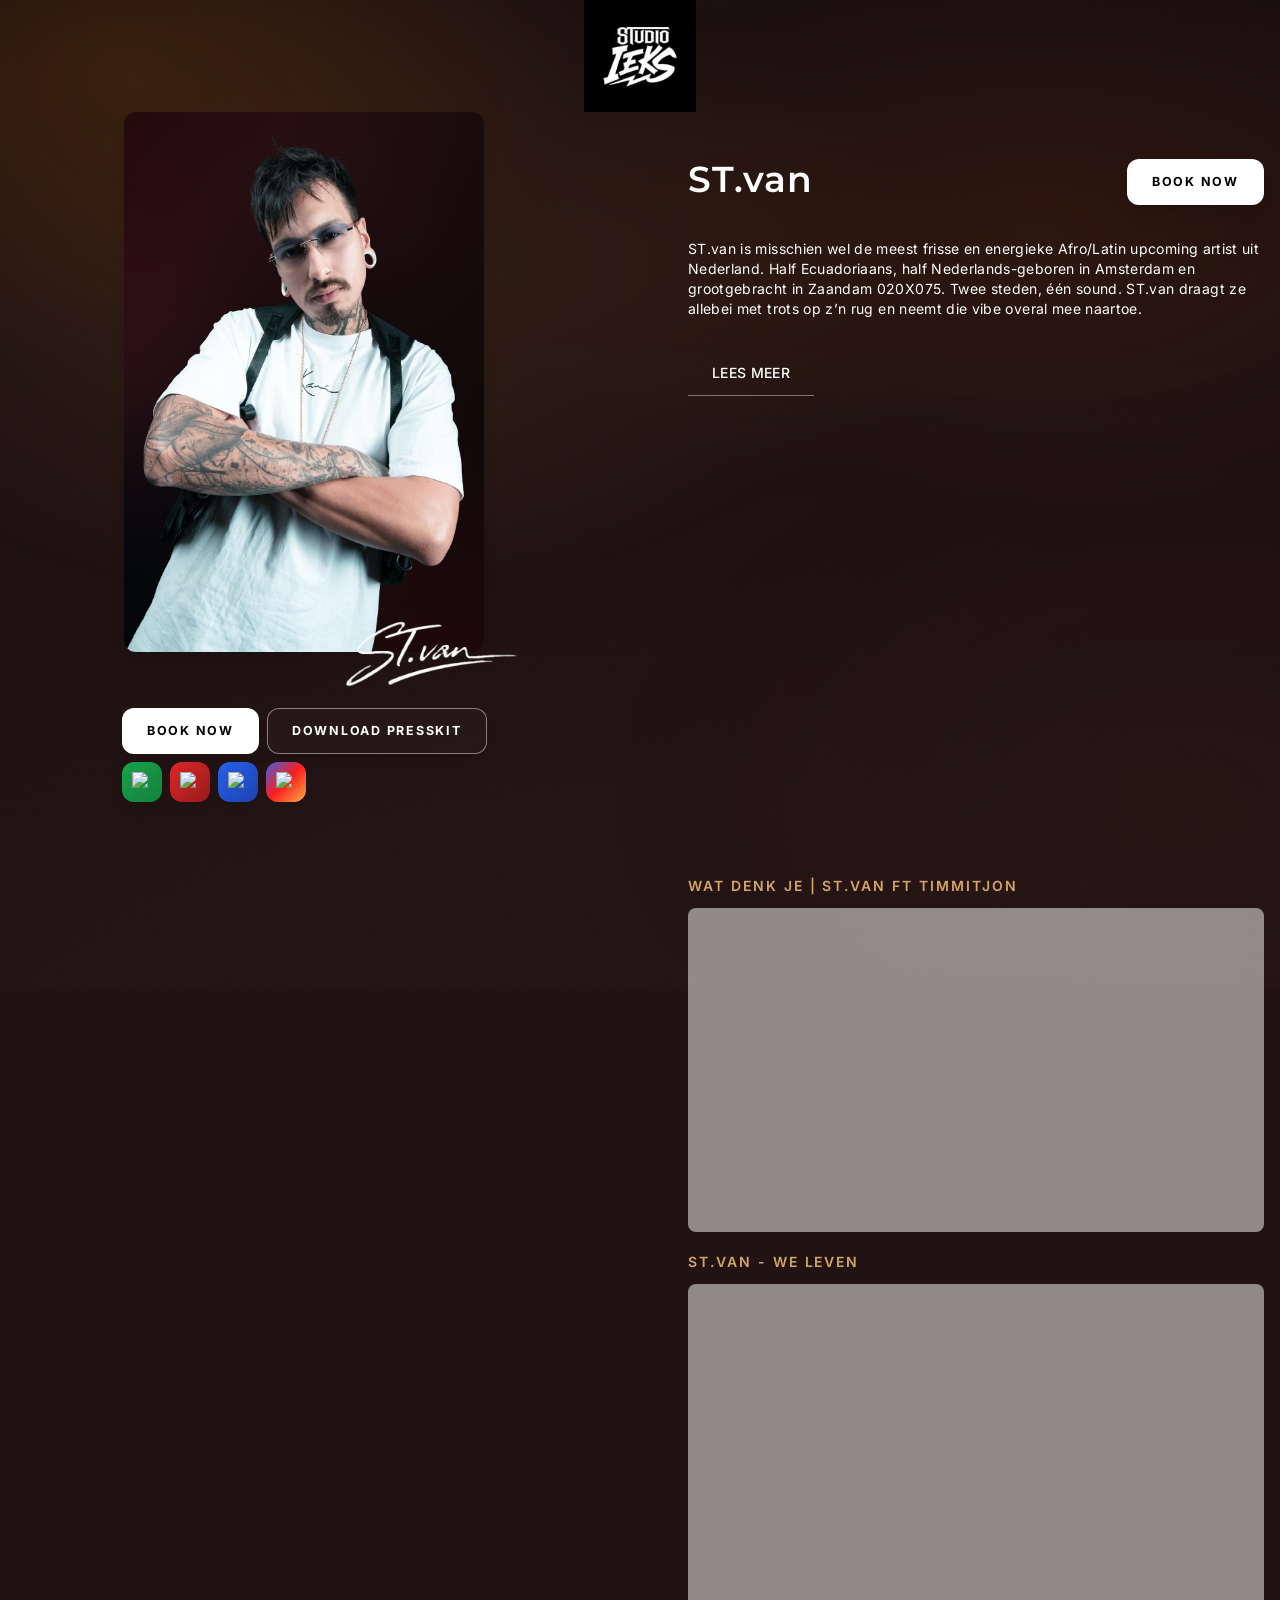
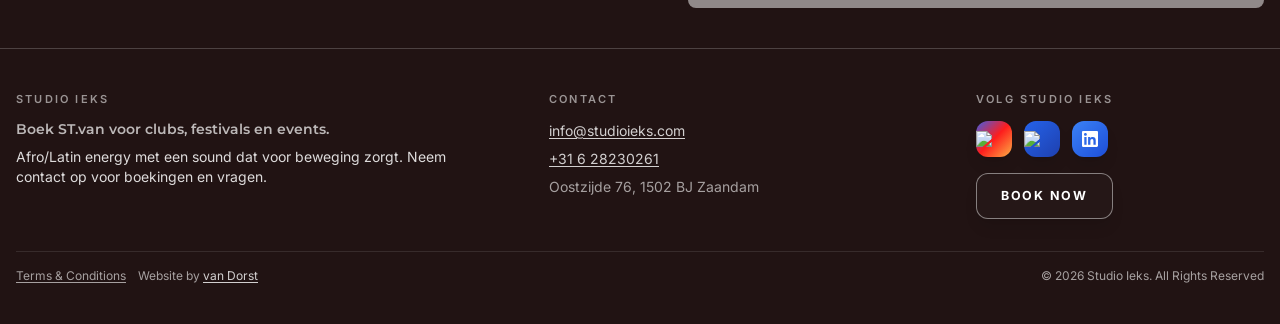
==== commit c51981bf: "Improved styling + animations" ====
--- a/docs/index.html
+++ b/docs/index.html
@@ -59,12 +59,12 @@
         <div class="flex flex-col items-start gap-2 reveal-item" data-reveal data-reveal-delay="120">
           <div class="w-full flex flex-wrap items-center gap-2 mt-6">
             <a href="#"
-              class="w-full lg:w-max btn btn-primary rounded-xl text-center transition-all duration-150 hover:opacity-80 reveal-item js-open-contact"
+              class="w-full lg:w-max inline-flex items-center justify-center min-h-[46px] px-6 py-3 rounded-xl text-[0.78rem] leading-none font-bold uppercase tracking-[0.14em] bg-white text-black border border-white/95 shadow-lg transition-all duration-300 ease-out hover:-translate-y-[1px] hover:shadow-2xl hover:bg-[#f8f8f8] hover:opacity-90 focus-visible:outline-none focus-visible:ring-2 focus-visible:ring-white/40 text-center reveal-item js-open-contact"
               data-reveal data-reveal-delay="180">
               Book now
             </a>
-            <a href="./assets/files/presskit.pdf" target="_blank"
-              class="w-full lg:w-max btn btn-secondary rounded-xl text-center transition-all duration-150 hover:opacity-80 reveal-item"
+            <a href="./assets/files/presskit.pdf" target="_blank" rel="noopener noreferrer"
+              class="w-full lg:w-max inline-flex items-center justify-center min-h-[46px] px-6 py-3 rounded-xl text-[0.78rem] leading-none font-bold uppercase tracking-[0.14em] bg-white/[0.02] text-white border border-white/45 shadow-lg transition-all duration-300 ease-out hover:-translate-y-[1px] hover:shadow-2xl hover:bg-white/10 hover:border-white/85 focus-visible:outline-none focus-visible:ring-2 focus-visible:ring-white/40 reveal-item"
               data-reveal data-reveal-delay="240">
               Download Presskit
             </a>
@@ -72,22 +72,22 @@
           <div class="flex items-center justify-center flex-wrap gap-2 reveal-item" data-reveal
             data-reveal-delay="300">
             <a href="https://open.spotify.com/artist/4udVTEt1fdLiDL9lQuHX2u" aria-label="Spotify" class="relative">
-              <div class="squircle-clip w-10 h-10 bg-gradient-to-br from-green-600 to-green-700 rounded-xl flex items-center justify-center shadow-lg cursor-pointer transform transition-all duration-300 ease-out hover:scale-110 hover:-translate-y-2 hover:shadow-2xl">
+              <div class="squircle-clip w-10 h-10 bg-gradient-to-br from-green-600 to-green-700 rounded-xl flex items-center justify-center shadow-lg cursor-pointer transform transition-all duration-300 ease-out hover:scale-105 hover:-translate-y-[2px] hover:shadow-2xl">
                 <img src="https://cdn.simpleicons.org/spotify/white" alt="Spotify" class="w-5 h-5" />
               </div>
             </a>
             <a href="https://www.youtube.com/@STvan94" aria-label="YouTube" class="relative">
-              <div class="squircle-clip w-10 h-10 bg-gradient-to-br from-red-600 to-red-800 rounded-xl flex items-center justify-center shadow-lg cursor-pointer transform transition-all duration-300 ease-out hover:scale-110 hover:-translate-y-2 hover:shadow-2xl">
+              <div class="squircle-clip w-10 h-10 bg-gradient-to-br from-red-600 to-red-800 rounded-xl flex items-center justify-center shadow-lg cursor-pointer transform transition-all duration-300 ease-out hover:scale-105 hover:-translate-y-[2px] hover:shadow-2xl">
                 <img src="https://cdn.simpleicons.org/youtube/white" alt="YouTube" class="w-5 h-5" />
               </div>
             </a>
             <a href="https://www.facebook.com/st.van444" aria-label="Facebook" class="relative">
-              <div class="squircle-clip w-10 h-10 bg-gradient-to-br from-blue-600 to-blue-800 rounded-xl flex items-center justify-center shadow-lg cursor-pointer transform transition-all duration-300 ease-out hover:scale-110 hover:-translate-y-2 hover:shadow-2xl">
+              <div class="squircle-clip w-10 h-10 bg-gradient-to-br from-blue-600 to-blue-800 rounded-xl flex items-center justify-center shadow-lg cursor-pointer transform transition-all duration-300 ease-out hover:scale-105 hover:-translate-y-[2px] hover:shadow-2xl">
                 <img src="https://cdn.simpleicons.org/facebook/white" alt="Facebook" class="w-5 h-5" />
               </div>
             </a>
             <a href="https://www.instagram.com/st.van444" aria-label="Instagram" class="relative">
-              <div class="squircle-clip w-10 h-10 bg-gradient-to-br from-[#405DE6] via-[#C13584] via-[#FD1D1D] to-[#FCAF45] rounded-xl flex items-center justify-center shadow-lg cursor-pointer transform transition-all duration-300 ease-out hover:scale-110 hover:-translate-y-2 hover:shadow-2xl">
+              <div class="squircle-clip w-10 h-10 bg-gradient-to-br from-[#405DE6] via-[#C13584] via-[#FD1D1D] to-[#FCAF45] rounded-xl flex items-center justify-center shadow-lg cursor-pointer transform transition-all duration-300 ease-out hover:scale-105 hover:-translate-y-[2px] hover:shadow-2xl">
                 <img src="https://cdn.simpleicons.org/instagram/white" alt="Instagram" class="w-5 h-5" />
               </div>
             </a>
@@ -101,12 +101,11 @@
         <div class="flex justify-between">
           <h1 class="text-4xl font-semibold tracking-wide mb-6 reveal-item" data-reveal data-reveal-delay="80">
             ST.van</h1>
-          <a href="#" class="hidden md:block btn btn-primary hover:opacity-80 reveal-item js-open-contact" data-reveal
+          <a href="#"
+            class="hidden md:inline-flex h-max items-center justify-center min-h-[46px] px-6 py-3 rounded-xl text-[0.78rem] leading-none font-bold uppercase tracking-[0.14em] bg-white text-black border border-white/95 shadow-lg transition-all duration-300 ease-out hover:-translate-y-[1px] hover:shadow-2xl hover:bg-[#f8f8f8] hover:opacity-90 focus-visible:outline-none focus-visible:ring-2 focus-visible:ring-white/40 reveal-item js-open-contact"
+            data-reveal
             data-reveal-delay="140">
-            <div
-              class="py-3 px-8 uppercase text-sm tracking-wider bg-white text-black font-semibold rounded-xl transition-all duration-300 hover:px-10">
-              Book now
-            </div>
+            Book now
           </a>
         </div>
         <p id="bioExcerpt" class="text-sm tracking-wide reveal-item" data-reveal data-reveal-delay="180">
@@ -199,17 +198,17 @@
         <p class="uppercase text-[11px] tracking-[0.2em] text-white/55 font-semibold mb-3">Volg Studio Ieks</p>
         <div class="flex items-center gap-3 mb-4">
           <a href="https://www.instagram.com/studioieks/" target="_blank" aria-label="Instagram" class="relative">
-            <div class="squircle-clip w-9 h-9 bg-gradient-to-br from-[#405DE6] via-[#C13584] via-[#FD1D1D] to-[#FCAF45] rounded-xl flex items-center justify-center shadow-lg cursor-pointer transform transition-all duration-300 ease-out hover:scale-110 hover:-translate-y-2 hover:shadow-2xl">
+            <div class="squircle-clip w-9 h-9 bg-gradient-to-br from-[#405DE6] via-[#C13584] via-[#FD1D1D] to-[#FCAF45] rounded-xl flex items-center justify-center shadow-lg cursor-pointer transform transition-all duration-300 ease-out hover:scale-105 hover:-translate-y-[2px] hover:shadow-2xl">
               <img src="https://cdn.simpleicons.org/instagram/white" alt="Instagram" class="h-4 h-4" />
             </div>
           </a>
           <a href="https://www.facebook.com/studioieks/" target="_blank" aria-label="Facebook" class="relative">
-            <div class="squircle-clip w-9 h-9 bg-gradient-to-br from-blue-600 to-blue-800 rounded-xl flex items-center justify-center shadow-lg cursor-pointer transform transition-all duration-300 ease-out hover:scale-110 hover:-translate-y-2 hover:shadow-2xl">
+            <div class="squircle-clip w-9 h-9 bg-gradient-to-br from-blue-600 to-blue-800 rounded-xl flex items-center justify-center shadow-lg cursor-pointer transform transition-all duration-300 ease-out hover:scale-105 hover:-translate-y-[2px] hover:shadow-2xl">
               <img src="https://cdn.simpleicons.org/facebook/white" alt="Facebook" class="h-4 h-4" />
             </div>
           </a>
           <a href="https://www.linkedin.com/company/studioieks" target="_blank" aria-label="LinkedIn" class="relative">
-            <div class="squircle-clip w-9 h-9 bg-gradient-to-br from-blue-500 to-blue-700 rounded-xl flex items-center justify-center shadow-lg cursor-pointer transform transition-all duration-300 ease-out hover:scale-110 hover:-translate-y-2 hover:shadow-2xl">
+            <div class="squircle-clip w-9 h-9 bg-gradient-to-br from-blue-500 to-blue-700 rounded-xl flex items-center justify-center shadow-lg cursor-pointer transform transition-all duration-300 ease-out hover:scale-105 hover:-translate-y-[2px] hover:shadow-2xl">
               <svg class="h-4 h-4" xmlns="http://www.w3.org/2000/svg" shape-rendering="geometricPrecision"
                 text-rendering="geometricPrecision" image-rendering="optimizeQuality" fill-rule="evenodd"
                 clip-rule="evenodd" viewBox="0 0 512 512">
@@ -220,7 +219,7 @@
           </a>
         </div>
         <a href="#"
-          class="js-open-contact inline-flex items-center justify-center px-8 py-3 text-xs uppercase tracking-[0.16em] font-semibold border border-white/30 rounded-xl hover:border-white/60 transition-colors">
+          class="js-open-contact inline-flex items-center justify-center min-h-[46px] px-6 py-3 rounded-xl text-[0.78rem] leading-none font-bold uppercase tracking-[0.14em] bg-white/[0.02] text-white border border-white/45 shadow-lg transition-all duration-300 ease-out hover:-translate-y-[1px] hover:shadow-2xl hover:bg-white/10 hover:border-white/85 focus-visible:outline-none focus-visible:ring-2 focus-visible:ring-white/40">
           Book now
         </a>
       </div>
@@ -232,8 +231,8 @@
       <div class="flex justify-between md:gap-3">
         <a href="https://cdn.prod.website-files.com/67615e8f41f98e91d0261d31" class="footer-link" target="_blank">Terms
           &amp; Conditions</a>
-        <a href="https://www.mauricevandorst.com/" class="order-1" target="_blank">Website by <span
-            class="inline-flex footer-link text-white/80">van Dorst</span></a>
+        <a href="https://www.mauricevandorst.com/" class="group order-1" target="_blank">Website by <span
+            class="inline-flex footer-link text-white/80 group-hover:text-white">van Dorst</span></a>
       </div>
       <span class="text-center md:text-start">© <span id="currentYear"></span> Studio Ieks. All Rights Reserved</span>
     </div>
--- a/docs/css/main.css
+++ b/docs/css/main.css
@@ -60,53 +60,6 @@
 h3,
 h4 {
   font-family: 'Montserrat', sans-serif;
-}
-
-/* Buttons */
-
-.btn {
-  display: inline-block;
-  padding-left: 2rem;
-  padding-right: 2rem;
-  padding-top: 0.75rem;
-  padding-bottom: 0.75rem;
-  font-size: 0.875rem;
-  line-height: 1.25rem;
-  font-weight: 600;
-  text-transform: uppercase;
-  letter-spacing: 0.05em;
-  transition-property: all;
-  transition-timing-function: cubic-bezier(0.4, 0, 0.2, 1);
-  transition-duration: 300ms;
-}
-
-.btn-primary {
-  border-width: 1px;
-  border-color: transparent;
-  --tw-bg-opacity: 1;
-  background-color: rgb(255 255 255 / var(--tw-bg-opacity, 1));
-  --tw-text-opacity: 1;
-  color: rgb(0 0 0 / var(--tw-text-opacity, 1));
-}
-
-.btn-primary:hover {
-  padding-left: 1.25rem;
-  padding-right: 1.25rem;
-}
-
-.btn-secondary {
-  border-width: 1px;
-  --tw-border-opacity: 1;
-  border-color: rgb(107 114 128 / var(--tw-border-opacity, 1));
-  --tw-text-opacity: 1;
-  color: rgb(255 255 255 / var(--tw-text-opacity, 1));
-}
-
-.btn-secondary:hover {
-  --tw-border-opacity: 1;
-  border-color: rgb(209 213 219 / var(--tw-border-opacity, 1));
-  --tw-text-opacity: 1;
-  color: rgb(209 213 219 / var(--tw-text-opacity, 1));
 }
 
 /* Social icon squares */
@@ -150,7 +103,7 @@
   max-height: 0;
   opacity: 0;
   transform: translateY(-6px);
-  transition: max-height 420ms ease, opacity 280ms ease, transform 320ms ease;
+  transition: max-height 280ms ease, opacity 180ms ease, transform 220ms ease;
   will-change: max-height, opacity, transform;
 }
 
@@ -220,7 +173,7 @@
 .reveal-item {
   opacity: 0;
   transform: translateY(26px) scale(0.985);
-  transition: opacity 620ms ease, transform 680ms cubic-bezier(0.2, 0.8, 0.2, 1);
+  transition: opacity 340ms ease, transform 420ms cubic-bezier(0.2, 0.8, 0.2, 1);
   transition-delay: var(--reveal-delay, 0ms);
   will-change: opacity, transform;
 }
@@ -240,7 +193,7 @@
 
 .logo-reveal {
   transform: translateY(-30px) scale(0.98);
-  transition: opacity 980ms ease, transform 1100ms cubic-bezier(0.2, 0.8, 0.2, 1);
+  transition: opacity 520ms ease, transform 620ms cubic-bezier(0.2, 0.8, 0.2, 1);
 }
 
 .logo-reveal.is-visible {
@@ -490,67 +443,67 @@
 }
 
 [data-reveal-delay="80"] {
-  --reveal-delay: 80ms;
+  --reveal-delay: 35ms;
 }
 
 [data-reveal-delay="120"] {
-  --reveal-delay: 120ms;
+  --reveal-delay: 55ms;
 }
 
 [data-reveal-delay="140"] {
-  --reveal-delay: 140ms;
+  --reveal-delay: 70ms;
 }
 
 [data-reveal-delay="170"] {
+  --reveal-delay: 85ms;
+}
+
+[data-reveal-delay="180"] {
+  --reveal-delay: 95ms;
+}
+
+[data-reveal-delay="220"] {
+  --reveal-delay: 115ms;
+}
+
+[data-reveal-delay="240"] {
+  --reveal-delay: 130ms;
+}
+
+[data-reveal-delay="260"] {
+  --reveal-delay: 145ms;
+}
+
+[data-reveal-delay="270"] {
+  --reveal-delay: 155ms;
+}
+
+[data-reveal-delay="300"] {
   --reveal-delay: 170ms;
 }
 
-[data-reveal-delay="180"] {
-  --reveal-delay: 180ms;
-}
-
-[data-reveal-delay="220"] {
-  --reveal-delay: 220ms;
-}
-
-[data-reveal-delay="240"] {
-  --reveal-delay: 240ms;
-}
-
-[data-reveal-delay="260"] {
-  --reveal-delay: 260ms;
-}
-
-[data-reveal-delay="270"] {
-  --reveal-delay: 270ms;
-}
-
-[data-reveal-delay="300"] {
+[data-reveal-delay="320"] {
+  --reveal-delay: 185ms;
+}
+
+[data-reveal-delay="500"] {
+  --reveal-delay: 230ms;
+}
+
+[data-reveal-delay="540"] {
+  --reveal-delay: 250ms;
+}
+
+[data-reveal-delay="560"] {
+  --reveal-delay: 265ms;
+}
+
+[data-reveal-delay="600"] {
+  --reveal-delay: 285ms;
+}
+
+[data-reveal-delay="620"] {
   --reveal-delay: 300ms;
-}
-
-[data-reveal-delay="320"] {
-  --reveal-delay: 320ms;
-}
-
-[data-reveal-delay="500"] {
-  --reveal-delay: 500ms;
-}
-
-[data-reveal-delay="540"] {
-  --reveal-delay: 540ms;
-}
-
-[data-reveal-delay="560"] {
-  --reveal-delay: 560ms;
-}
-
-[data-reveal-delay="600"] {
-  --reveal-delay: 600ms;
-}
-
-[data-reveal-delay="620"] {
-  --reveal-delay: 620ms;
 }
 
 .squircle-clip {
@@ -1309,12 +1262,21 @@
   height: auto;
 }
 
+.h-max {
+  height: -moz-max-content;
+  height: max-content;
+}
+
 .max-h-\[50vh\] {
   max-height: 50vh;
 }
 
 .min-h-\[140px\] {
   min-height: 140px;
+}
+
+.min-h-\[46px\] {
+  min-height: 46px;
 }
 
 .w-10 {
@@ -1510,6 +1472,14 @@
   border-color: rgb(255 255 255 / 0.3);
 }
 
+.border-white\/45 {
+  border-color: rgb(255 255 255 / 0.45);
+}
+
+.border-white\/95 {
+  border-color: rgb(255 255 255 / 0.95);
+}
+
 .bg-white {
   --tw-bg-opacity: 1;
   background-color: rgb(255 255 255 / var(--tw-bg-opacity, 1));
@@ -1517,6 +1487,10 @@
 
 .bg-white\/50 {
   background-color: rgb(255 255 255 / 0.5);
+}
+
+.bg-white\/\[0\.02\] {
+  background-color: rgb(255 255 255 / 0.02);
 }
 
 .bg-gradient-to-br {
@@ -1608,11 +1582,6 @@
   padding-right: 1.75rem;
 }
 
-.px-8 {
-  padding-left: 2rem;
-  padding-right: 2rem;
-}
-
 .py-10 {
   padding-top: 2.5rem;
   padding-bottom: 2.5rem;
@@ -1661,6 +1630,10 @@
   line-height: 2.5rem;
 }
 
+.text-\[0\.78rem\] {
+  font-size: 0.78rem;
+}
+
 .text-\[11px\] {
   font-size: 11px;
 }
@@ -1675,6 +1648,10 @@
   line-height: 1rem;
 }
 
+.font-bold {
+  font-weight: 700;
+}
+
 .font-medium {
   font-weight: 500;
 }
@@ -1687,16 +1664,16 @@
   text-transform: uppercase;
 }
 
+.leading-none {
+  line-height: 1;
+}
+
 .leading-tight {
   line-height: 1.25;
 }
 
 .tracking-\[0\.14em\] {
   letter-spacing: 0.14em;
-}
-
-.tracking-\[0\.16em\] {
-  letter-spacing: 0.16em;
 }
 
 .tracking-\[0\.22em\] {
@@ -1804,10 +1781,6 @@
   transition-duration: 150ms;
 }
 
-.duration-150 {
-  transition-duration: 150ms;
-}
-
 .duration-300 {
   transition-duration: 300ms;
 }
@@ -1820,14 +1793,19 @@
   transition-timing-function: cubic-bezier(0, 0, 0.2, 1);
 }
 
-.hover\:-translate-y-2:hover {
-  --tw-translate-y: -0.5rem;
+.hover\:-translate-y-\[1px\]:hover {
+  --tw-translate-y: -1px;
   transform: translate(var(--tw-translate-x), var(--tw-translate-y)) rotate(var(--tw-rotate)) skewX(var(--tw-skew-x)) skewY(var(--tw-skew-y)) scaleX(var(--tw-scale-x)) scaleY(var(--tw-scale-y));
 }
 
-.hover\:scale-110:hover {
-  --tw-scale-x: 1.1;
-  --tw-scale-y: 1.1;
+.hover\:-translate-y-\[2px\]:hover {
+  --tw-translate-y: -2px;
+  transform: translate(var(--tw-translate-x), var(--tw-translate-y)) rotate(var(--tw-rotate)) skewX(var(--tw-skew-x)) skewY(var(--tw-skew-y)) scaleX(var(--tw-scale-x)) scaleY(var(--tw-scale-y));
+}
+
+.hover\:scale-105:hover {
+  --tw-scale-x: 1.05;
+  --tw-scale-y: 1.05;
   transform: translate(var(--tw-translate-x), var(--tw-translate-y)) rotate(var(--tw-rotate)) skewX(var(--tw-skew-x)) skewY(var(--tw-skew-y)) scaleX(var(--tw-scale-x)) scaleY(var(--tw-scale-y));
 }
 
@@ -1835,9 +1813,17 @@
   border-color: rgb(255 255 255 / 0.6);
 }
 
-.hover\:px-10:hover {
-  padding-left: 2.5rem;
-  padding-right: 2.5rem;
+.hover\:border-white\/85:hover {
+  border-color: rgb(255 255 255 / 0.85);
+}
+
+.hover\:bg-\[\#f8f8f8\]:hover {
+  --tw-bg-opacity: 1;
+  background-color: rgb(248 248 248 / var(--tw-bg-opacity, 1));
+}
+
+.hover\:bg-white\/10:hover {
+  background-color: rgb(255 255 255 / 0.1);
 }
 
 .hover\:px-9:hover {
@@ -1845,8 +1831,25 @@
   padding-right: 2.25rem;
 }
 
+.hover\:text-white:hover {
+  --tw-text-opacity: 1;
+  color: rgb(255 255 255 / var(--tw-text-opacity, 1));
+}
+
+.hover\:text-white\/90:hover {
+  color: rgb(255 255 255 / 0.9);
+}
+
+.hover\:text-white\/80:hover {
+  color: rgb(255 255 255 / 0.8);
+}
+
 .hover\:opacity-80:hover {
   opacity: 0.8;
+}
+
+.hover\:opacity-90:hover {
+  opacity: 0.9;
 }
 
 .hover\:shadow-2xl:hover {
@@ -1855,6 +1858,26 @@
   box-shadow: var(--tw-ring-offset-shadow, 0 0 #0000), var(--tw-ring-shadow, 0 0 #0000), var(--tw-shadow);
 }
 
+.focus-visible\:outline-none:focus-visible {
+  outline: 2px solid transparent;
+  outline-offset: 2px;
+}
+
+.focus-visible\:ring-2:focus-visible {
+  --tw-ring-offset-shadow: var(--tw-ring-inset) 0 0 0 var(--tw-ring-offset-width) var(--tw-ring-offset-color);
+  --tw-ring-shadow: var(--tw-ring-inset) 0 0 0 calc(2px + var(--tw-ring-offset-width)) var(--tw-ring-color);
+  box-shadow: var(--tw-ring-offset-shadow), var(--tw-ring-shadow), var(--tw-shadow, 0 0 #0000);
+}
+
+.focus-visible\:ring-white\/40:focus-visible {
+  --tw-ring-color: rgb(255 255 255 / 0.4);
+}
+
+.group:hover .group-hover\:text-white {
+  --tw-text-opacity: 1;
+  color: rgb(255 255 255 / var(--tw-text-opacity, 1));
+}
+
 @media (min-width: 640px) {
   .sm\:mx-0 {
     margin-left: 0px;
@@ -1919,8 +1942,8 @@
     margin-top: 9rem;
   }
 
-  .md\:block {
-    display: block;
+  .md\:inline-flex {
+    display: inline-flex;
   }
 
   .md\:max-h-\[60vh\] {
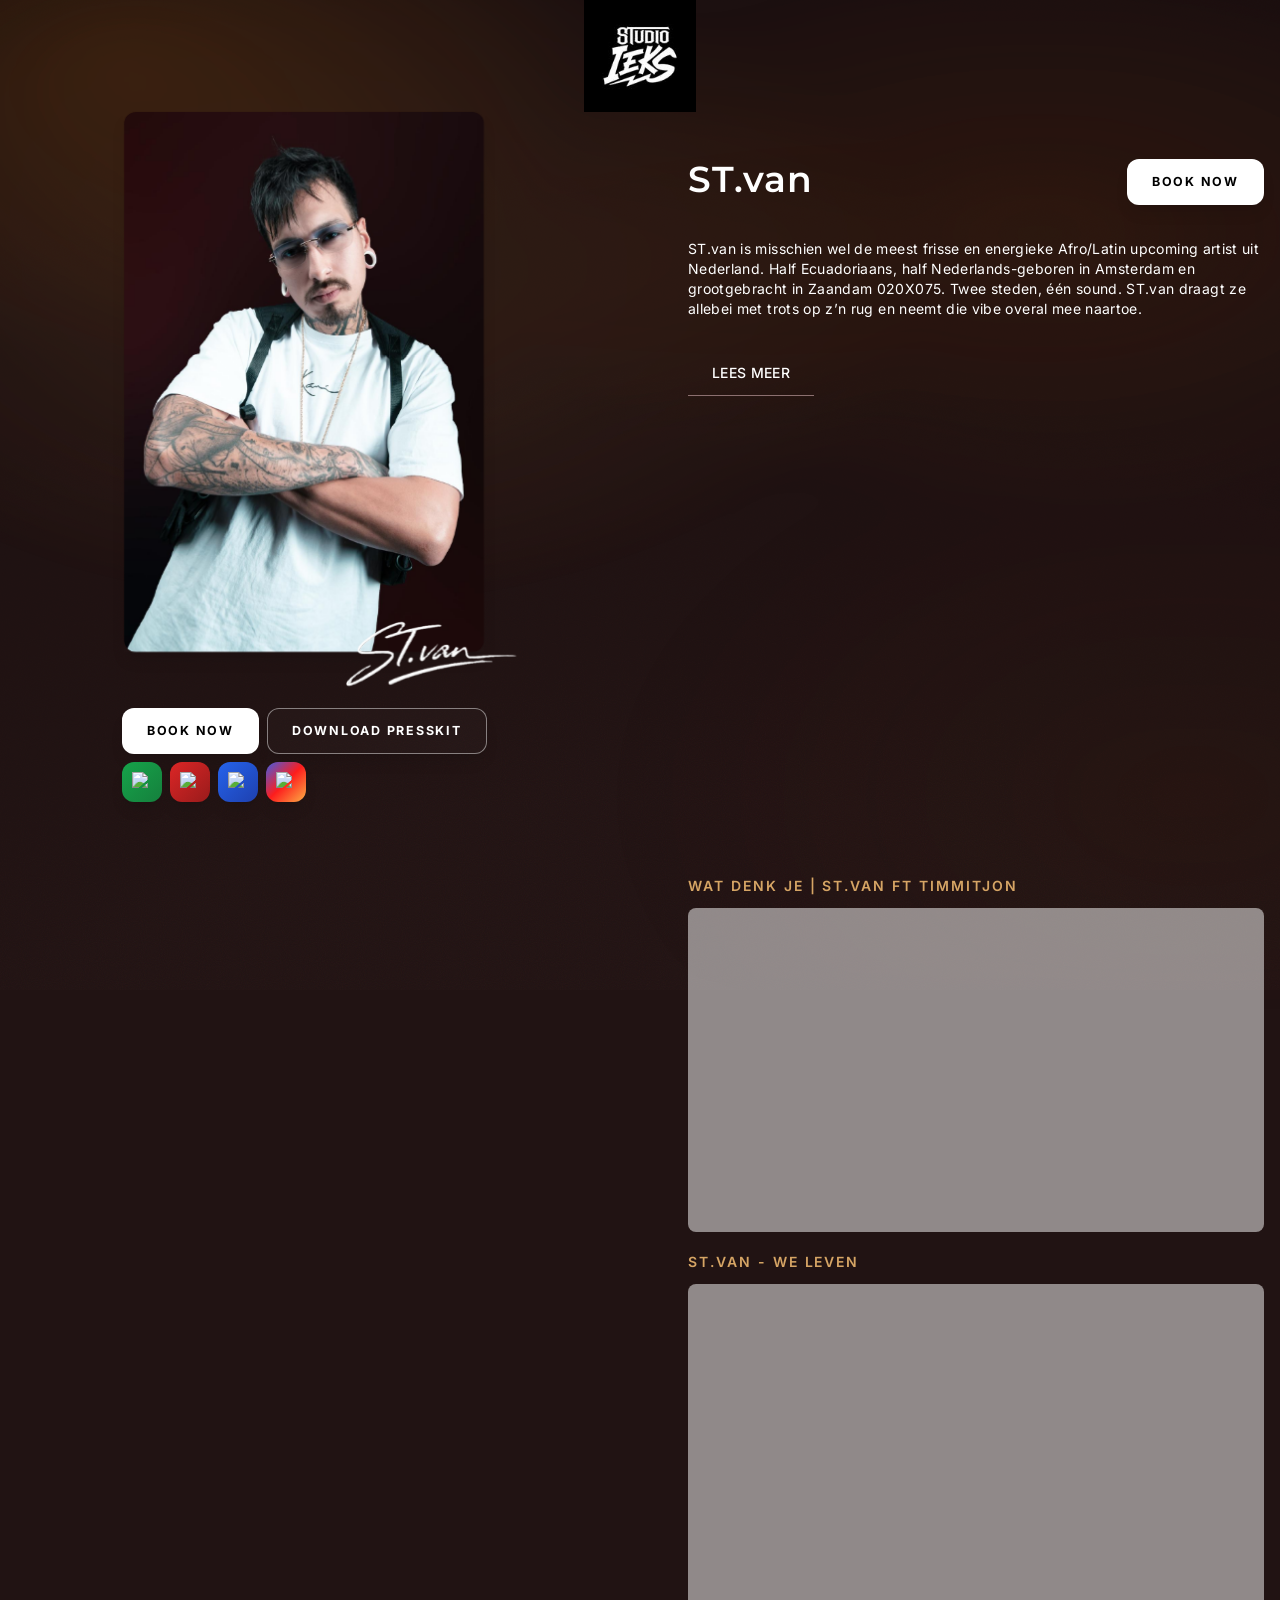
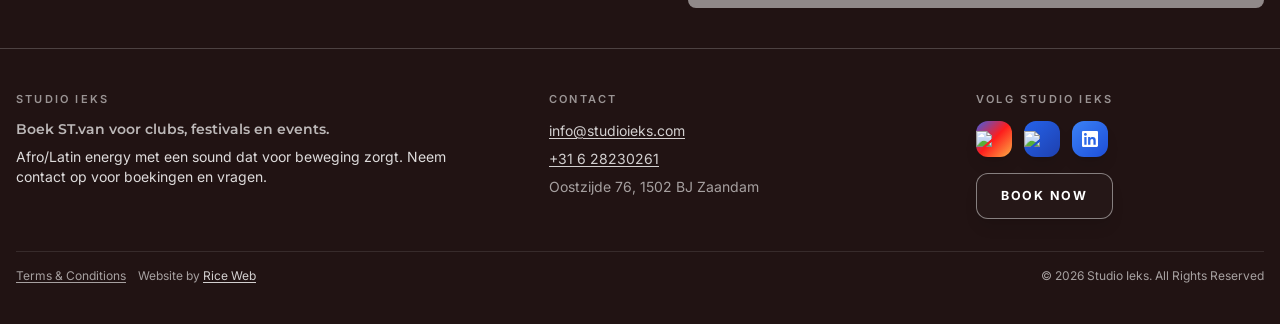
==== commit 5048b7a2: "Modified footer credit" ====
--- a/docs/index.html
+++ b/docs/index.html
@@ -231,8 +231,8 @@
       <div class="flex justify-between md:gap-3">
         <a href="https://cdn.prod.website-files.com/67615e8f41f98e91d0261d31" class="footer-link" target="_blank">Terms
           &amp; Conditions</a>
-        <a href="https://www.mauricevandorst.com/" class="group order-1" target="_blank">Website by <span
-            class="inline-flex footer-link text-white/80 group-hover:text-white">van Dorst</span></a>
+        <a href="https://www.riceweb.nl/" class="group order-1" target="_blank">Website by <span
+            class="inline-flex footer-link text-white/80 group-hover:text-white">Rice Web</span></a>
       </div>
       <span class="text-center md:text-start">© <span id="currentYear"></span> Studio Ieks. All Rights Reserved</span>
     </div>
@@ -254,7 +254,8 @@
         </button>
       </div>
 
-      <form id="contactForm" class="space-y-3">
+      <form id="contactForm" class="space-y-3" action="https://api.web3forms.com/submit" method="POST">
+        <input type="hidden" name="access_key" value="1a903d24-898e-48f9-90ba-e28e825da690" />
         <div>
           <label for="contactName" class="block text-sm mb-1">Naam</label>
           <input id="contactName" name="name" class="contact-input" type="text" placeholder="" required />
--- a/docs/css/main.css
+++ b/docs/css/main.css
@@ -161,7 +161,7 @@
   mix-blend-mode: screen;
   animation:
     portrait-gloss-initial 1.1s ease-out 0.25s both,
-    portrait-gloss-loop 6s ease-in-out 1.35s infinite;
+    portrait-gloss-loop 3s ease-in-out 1.35s infinite;
 }
 
 .signature-overlay {
@@ -1226,10 +1226,6 @@
   display: inline-flex;
 }
 
-.table {
-  display: table;
-}
-
 .grid {
   display: grid;
 }
@@ -1831,19 +1827,6 @@
   padding-right: 2.25rem;
 }
 
-.hover\:text-white:hover {
-  --tw-text-opacity: 1;
-  color: rgb(255 255 255 / var(--tw-text-opacity, 1));
-}
-
-.hover\:text-white\/90:hover {
-  color: rgb(255 255 255 / 0.9);
-}
-
-.hover\:text-white\/80:hover {
-  color: rgb(255 255 255 / 0.8);
-}
-
 .hover\:opacity-80:hover {
   opacity: 0.8;
 }
